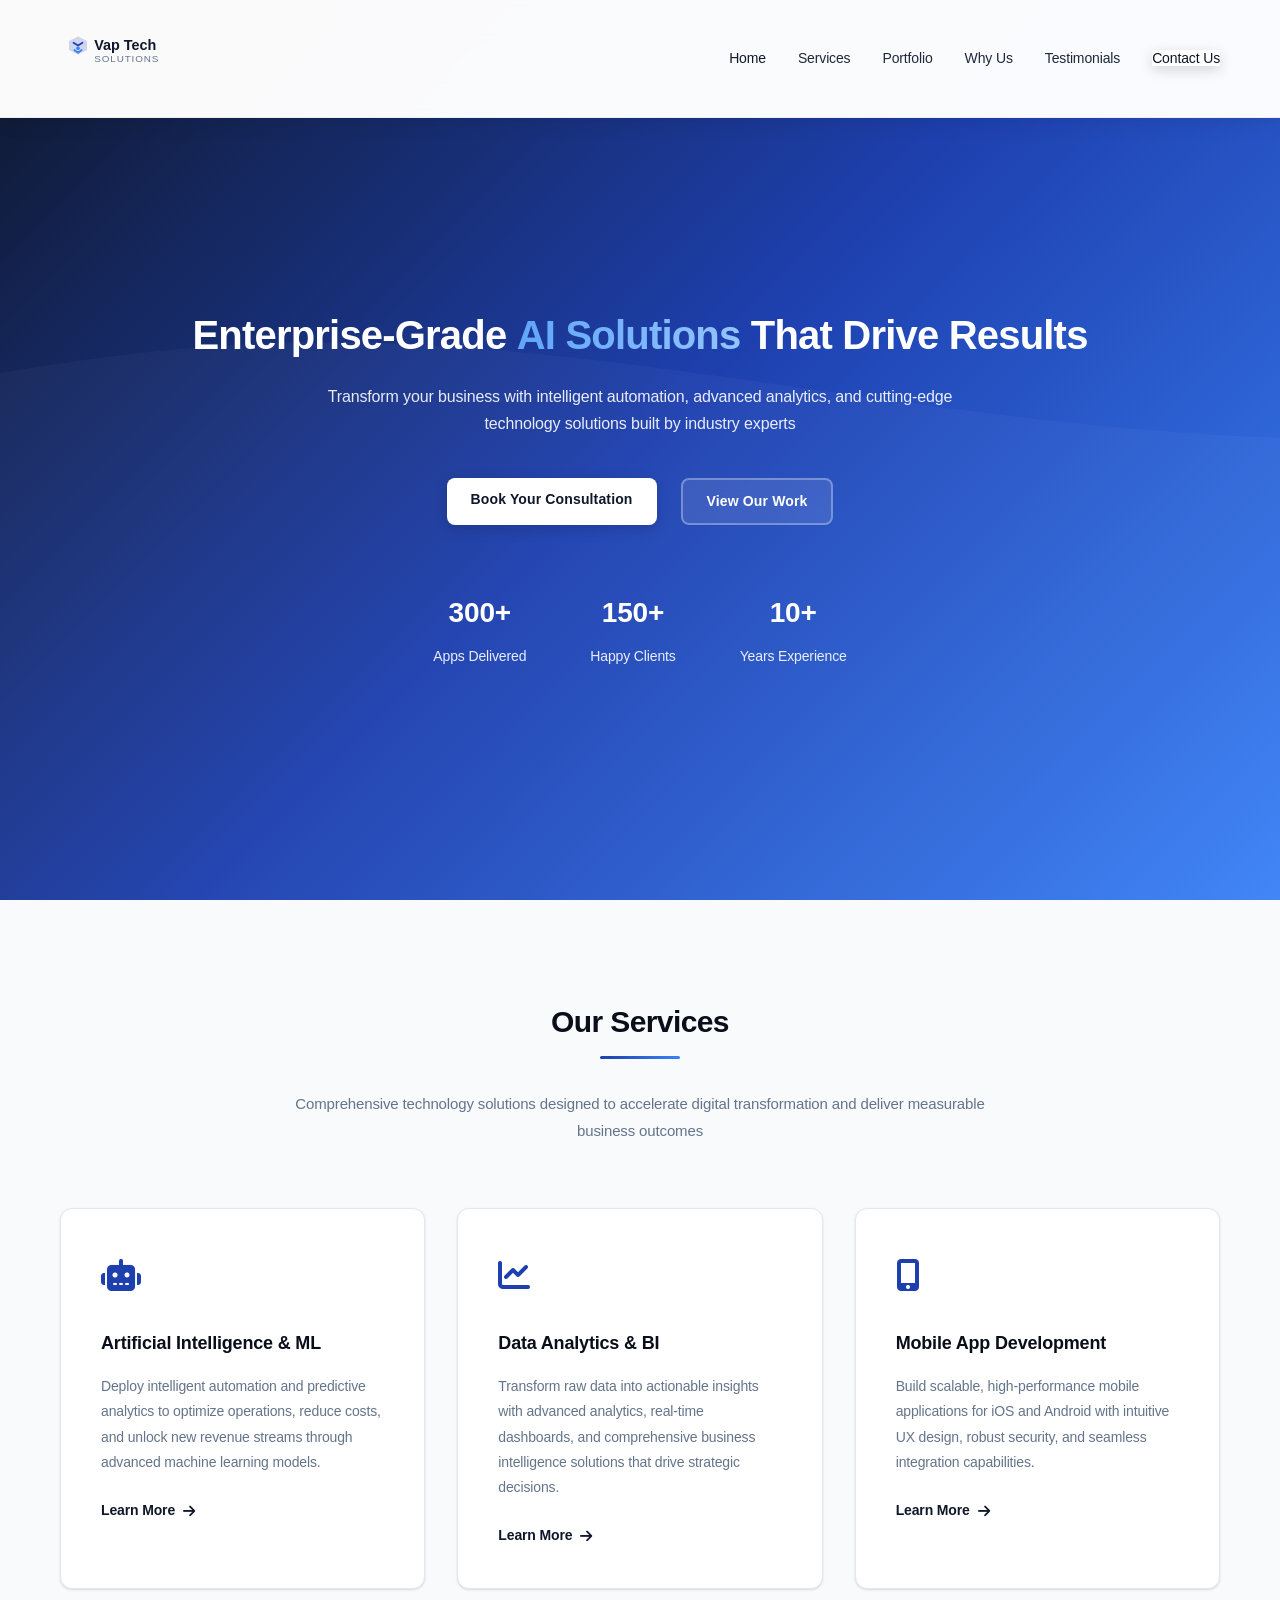
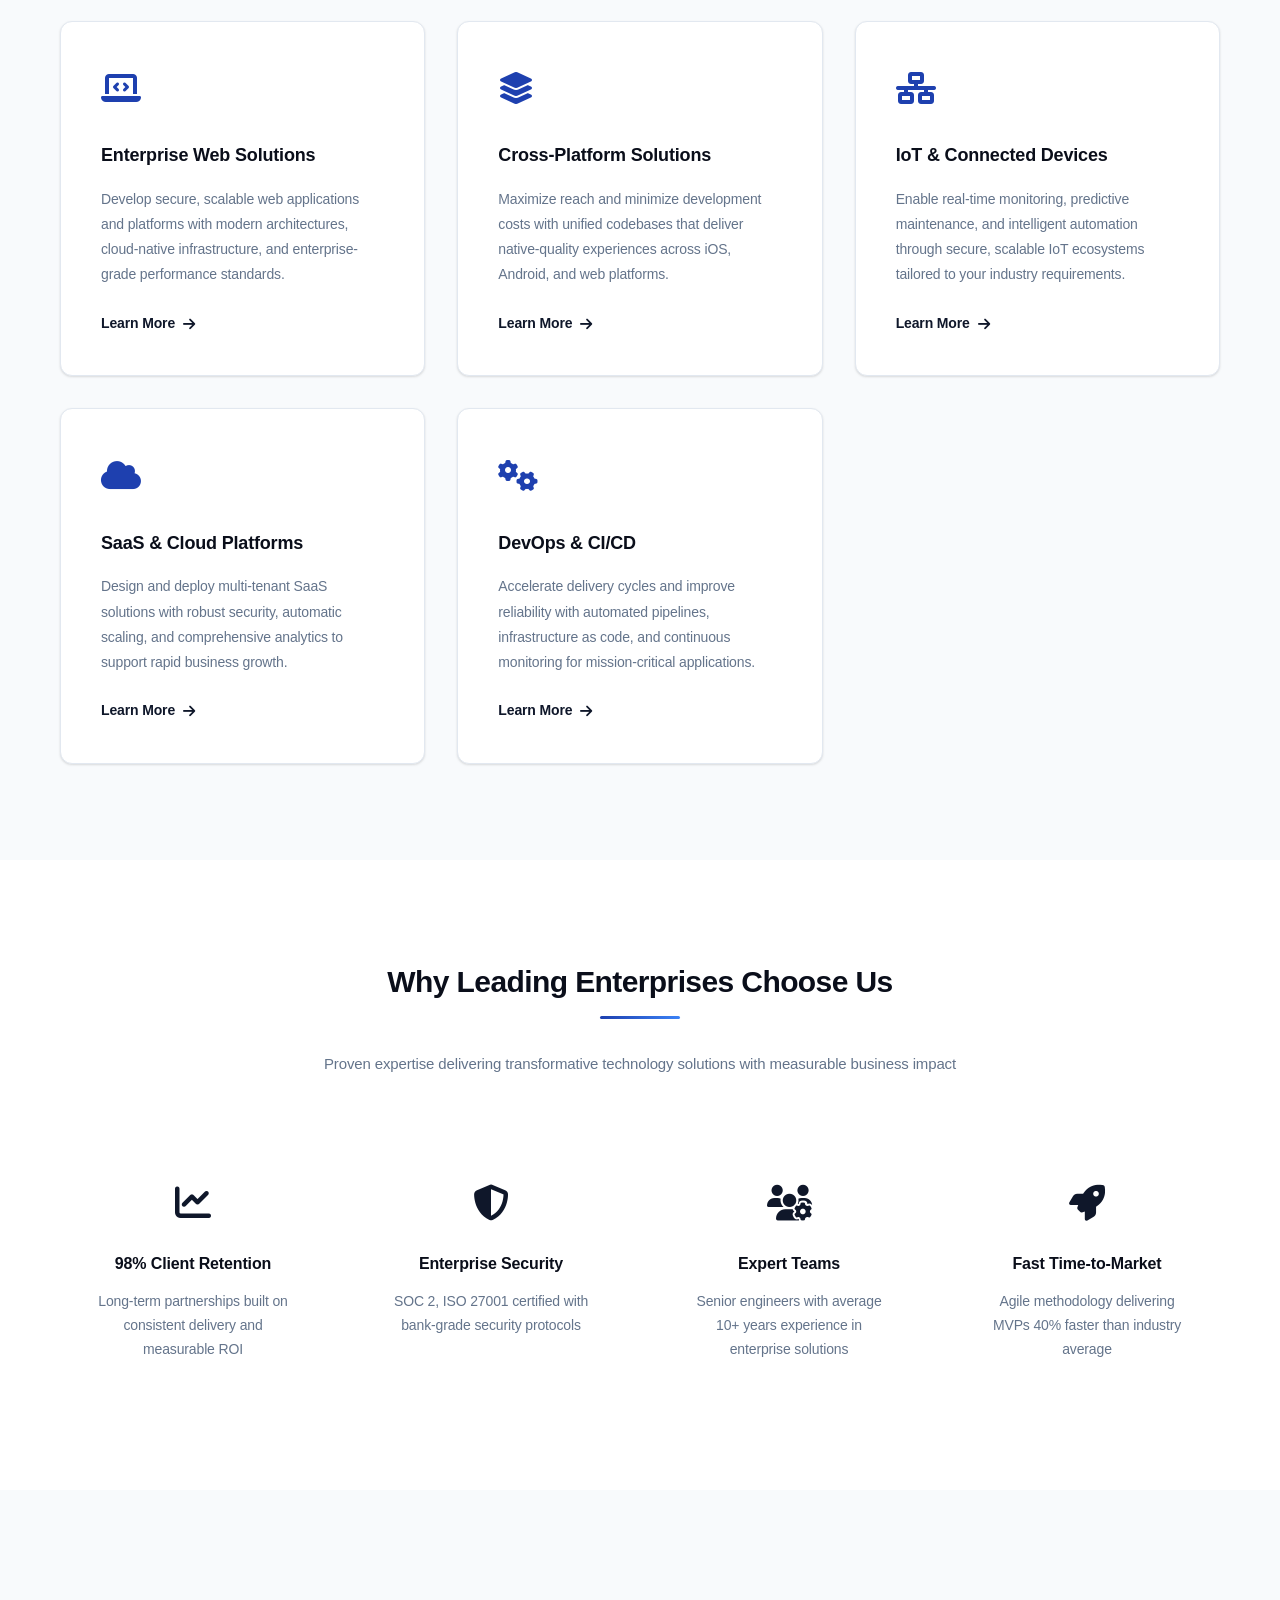
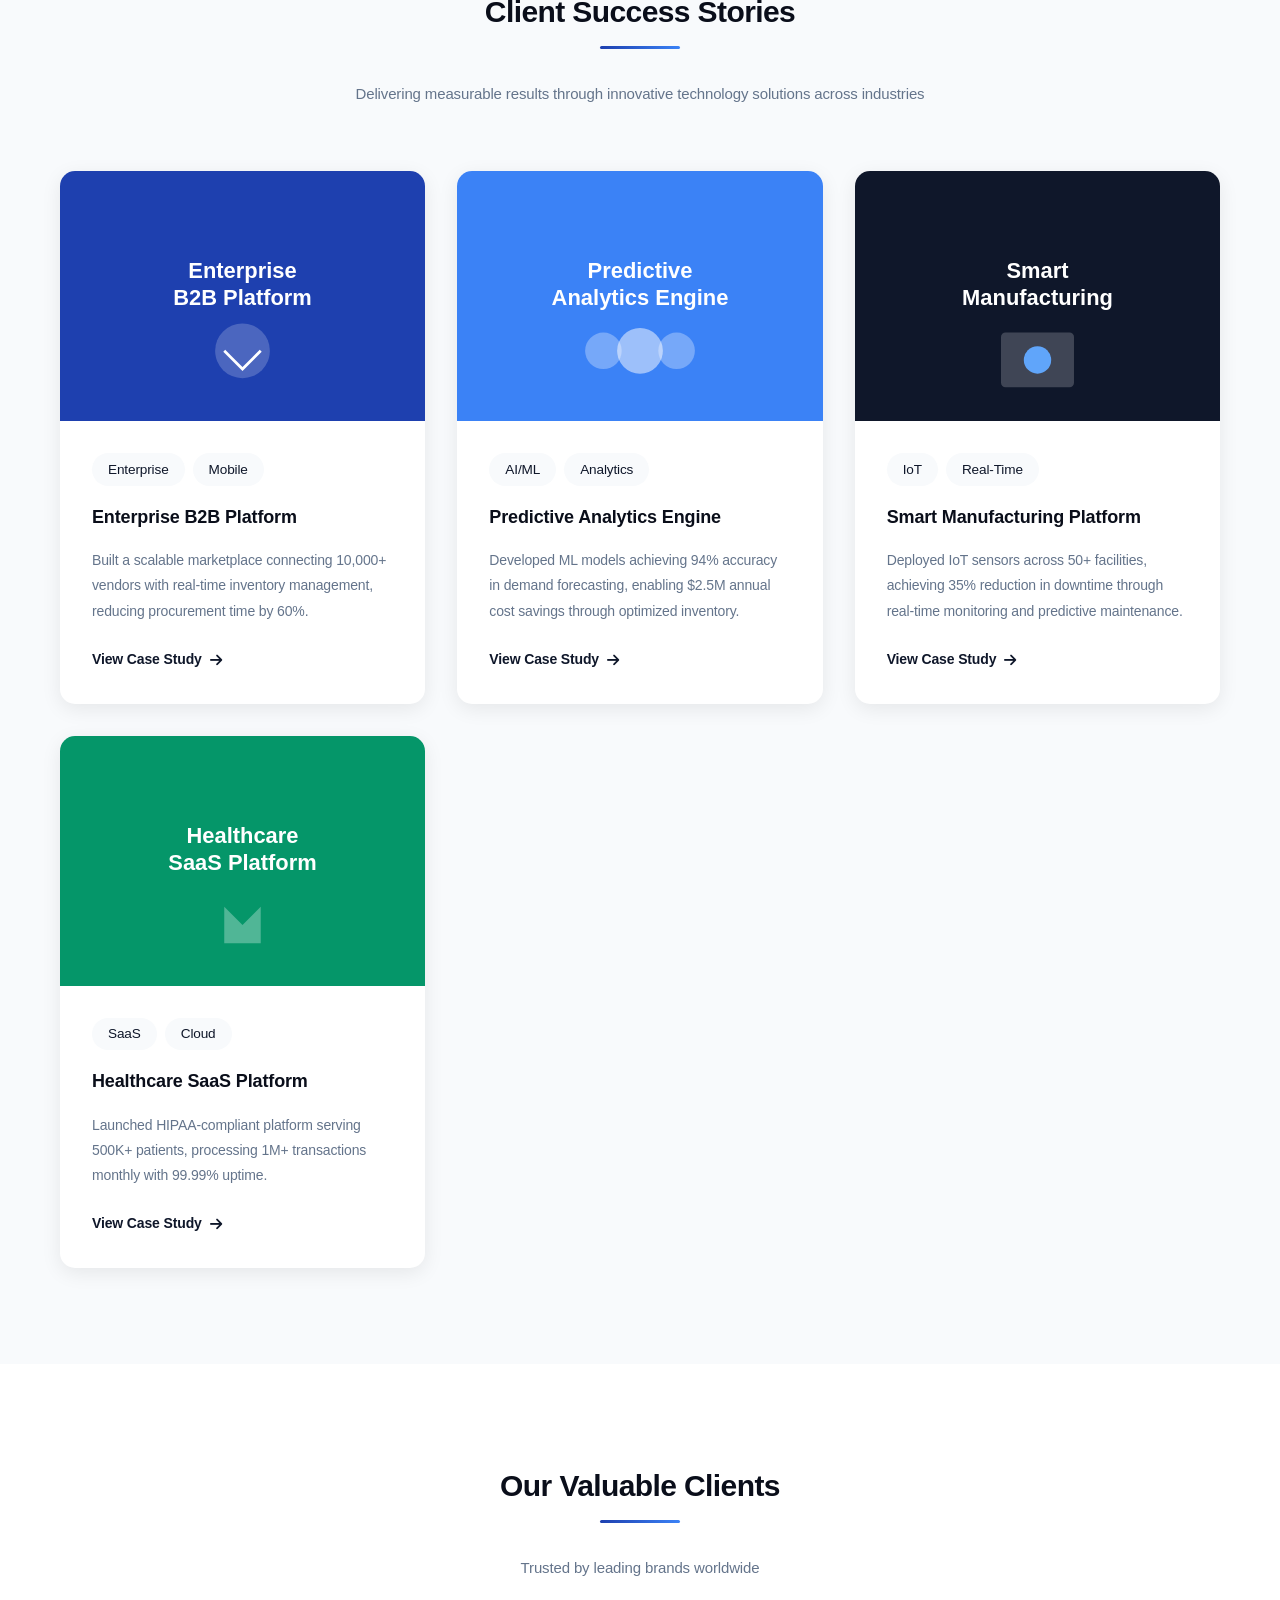
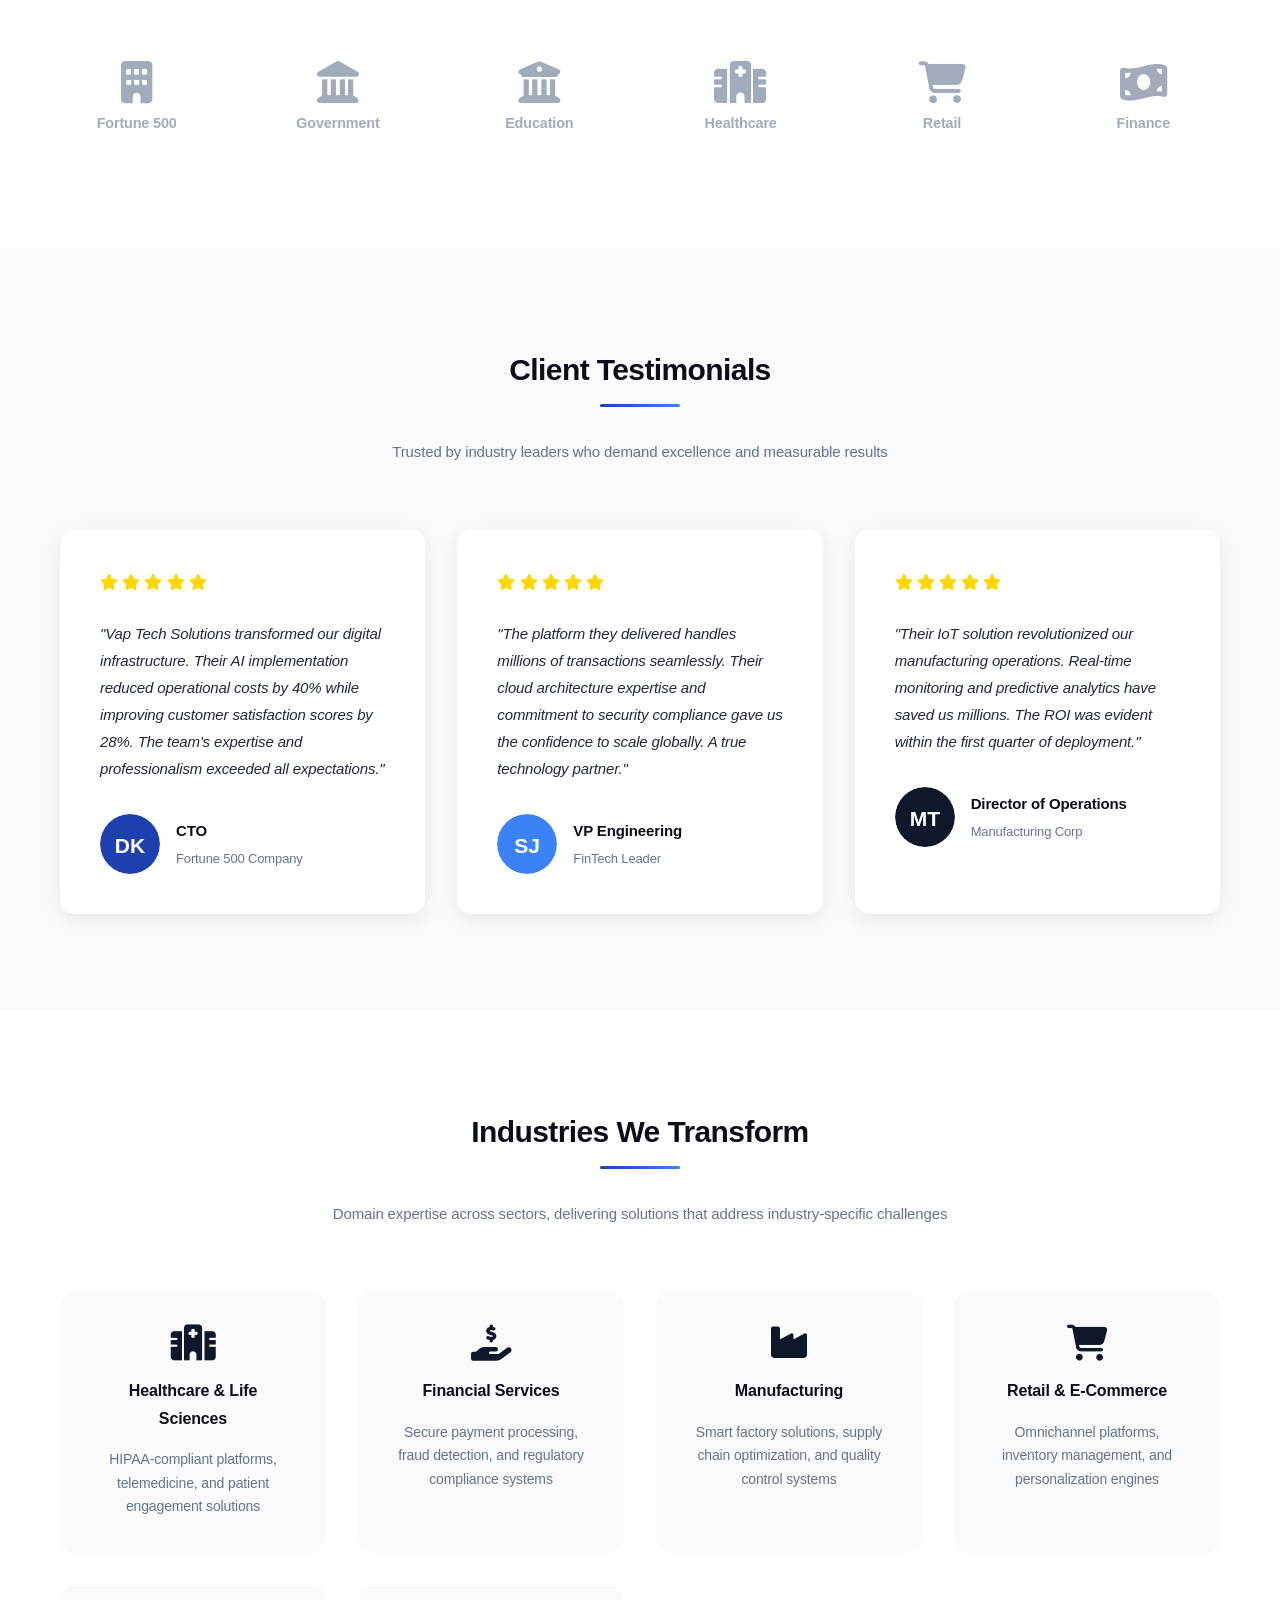
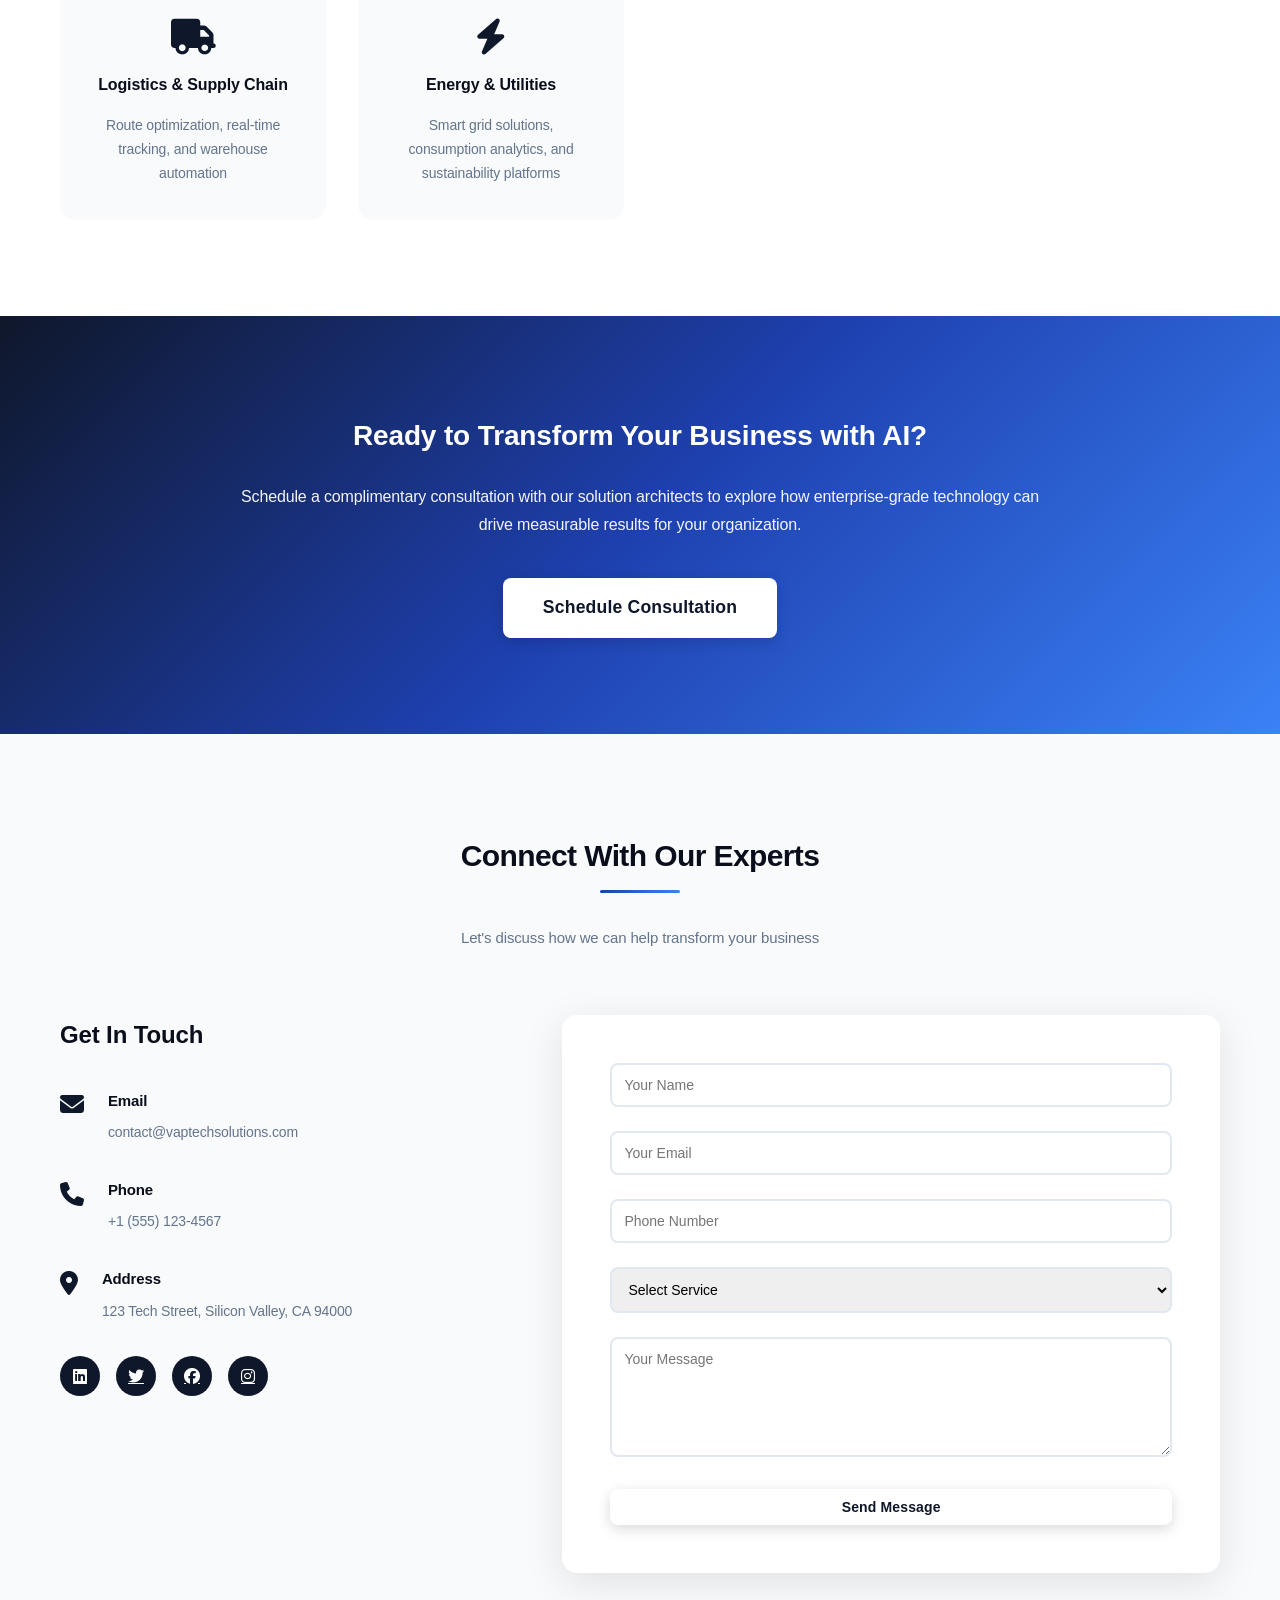
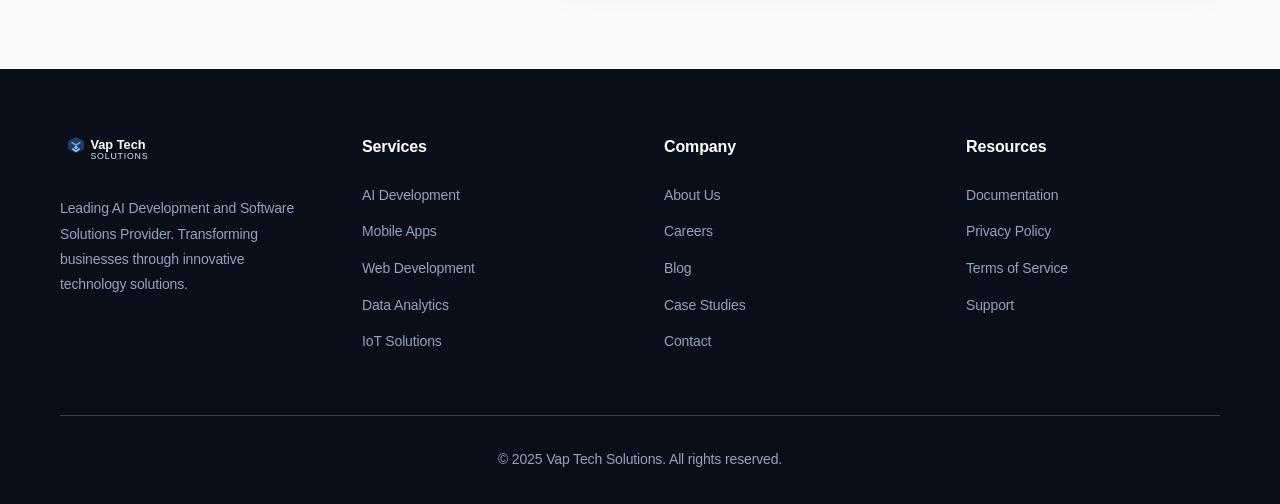
==== index.html @ 9518a081 "Remove personal names from testimonials" ====
<!DOCTYPE html>
<html lang="en">
<head>
    <meta charset="UTF-8">
    <meta name="viewport" content="width=device-width, initial-scale=1.0">
    <meta name="description" content="Leading AI Development and Software Solutions Provider">
    <title>Vap Tech Solutions - AI Development for Your Business</title>
    <link rel="icon" type="image/svg+xml" href="favicon.svg">
    <link rel="stylesheet" href="styles.css">
    <link rel="stylesheet" href="https://cdnjs.cloudflare.com/ajax/libs/font-awesome/6.4.0/css/all.min.css">
</head>
<body>
    <!-- Navigation -->
    <nav class="navbar">
        <div class="container">
            <div class="nav-brand">
                <img src="logo.svg" alt="Vap Tech Solutions" class="logo">
            </div>
            <ul class="nav-menu" id="navMenu">
                <li><a href="#home" class="nav-link">Home</a></li>
                <li><a href="#services" class="nav-link">Services</a></li>
                <li><a href="#portfolio" class="nav-link">Portfolio</a></li>
                <li><a href="#why-us" class="nav-link">Why Us</a></li>
                <li><a href="#testimonials" class="nav-link">Testimonials</a></li>
                <li><a href="#contact" class="nav-link btn-primary">Contact Us</a></li>
            </ul>
            <div class="hamburger" id="hamburger">
                <span></span>
                <span></span>
                <span></span>
            </div>
        </div>
    </nav>

    <!-- Hero Section -->
    <section class="hero" id="home">
        <div class="hero-overlay"></div>
        <div class="container">
            <div class="hero-content">
                <h1 class="hero-title">Enterprise-Grade <span class="highlight">AI Solutions</span> That Drive Results</h1>
                <p class="hero-subtitle">Transform your business with intelligent automation, advanced analytics, and cutting-edge technology solutions built by industry experts</p>
                <div class="hero-buttons">
                    <a href="#contact" class="btn btn-primary">Book Your Consultation</a>
                    <a href="#portfolio" class="btn btn-secondary">View Our Work</a>
                </div>
                <div class="hero-stats">
                    <div class="stat-item">
                        <h3>300+</h3>
                        <p>Apps Delivered</p>
                    </div>
                    <div class="stat-item">
                        <h3>150+</h3>
                        <p>Happy Clients</p>
                    </div>
                    <div class="stat-item">
                        <h3>10+</h3>
                        <p>Years Experience</p>
                    </div>
                </div>
            </div>
        </div>
    </section>

    <!-- Services Section -->
    <section class="services" id="services">
        <div class="container">
            <div class="section-header">
                <h2>Our Services</h2>
                <p>Comprehensive technology solutions designed to accelerate digital transformation and deliver measurable business outcomes</p>
            </div>
            <div class="services-grid">
                <div class="service-card">
                    <div class="service-icon">
                        <i class="fas fa-robot"></i>
                    </div>
                    <h3>Artificial Intelligence & ML</h3>
                    <p>Deploy intelligent automation and predictive analytics to optimize operations, reduce costs, and unlock new revenue streams through advanced machine learning models.</p>
                    <a href="#" class="service-link">Learn More <i class="fas fa-arrow-right"></i></a>
                </div>
                <div class="service-card">
                    <div class="service-icon">
                        <i class="fas fa-chart-line"></i>
                    </div>
                    <h3>Data Analytics & BI</h3>
                    <p>Transform raw data into actionable insights with advanced analytics, real-time dashboards, and comprehensive business intelligence solutions that drive strategic decisions.</p>
                    <a href="#" class="service-link">Learn More <i class="fas fa-arrow-right"></i></a>
                </div>
                <div class="service-card">
                    <div class="service-icon">
                        <i class="fas fa-mobile-alt"></i>
                    </div>
                    <h3>Mobile App Development</h3>
                    <p>Build scalable, high-performance mobile applications for iOS and Android with intuitive UX design, robust security, and seamless integration capabilities.</p>
                    <a href="#" class="service-link">Learn More <i class="fas fa-arrow-right"></i></a>
                </div>
                <div class="service-card">
                    <div class="service-icon">
                        <i class="fas fa-laptop-code"></i>
                    </div>
                    <h3>Enterprise Web Solutions</h3>
                    <p>Develop secure, scalable web applications and platforms with modern architectures, cloud-native infrastructure, and enterprise-grade performance standards.</p>
                    <a href="#" class="service-link">Learn More <i class="fas fa-arrow-right"></i></a>
                </div>
                <div class="service-card">
                    <div class="service-icon">
                        <i class="fas fa-layer-group"></i>
                    </div>
                    <h3>Cross-Platform Solutions</h3>
                    <p>Maximize reach and minimize development costs with unified codebases that deliver native-quality experiences across iOS, Android, and web platforms.</p>
                    <a href="#" class="service-link">Learn More <i class="fas fa-arrow-right"></i></a>
                </div>
                <div class="service-card">
                    <div class="service-icon">
                        <i class="fas fa-network-wired"></i>
                    </div>
                    <h3>IoT & Connected Devices</h3>
                    <p>Enable real-time monitoring, predictive maintenance, and intelligent automation through secure, scalable IoT ecosystems tailored to your industry requirements.</p>
                    <a href="#" class="service-link">Learn More <i class="fas fa-arrow-right"></i></a>
                </div>
                <div class="service-card">
                    <div class="service-icon">
                        <i class="fas fa-cloud"></i>
                    </div>
                    <h3>SaaS & Cloud Platforms</h3>
                    <p>Design and deploy multi-tenant SaaS solutions with robust security, automatic scaling, and comprehensive analytics to support rapid business growth.</p>
                    <a href="#" class="service-link">Learn More <i class="fas fa-arrow-right"></i></a>
                </div>
                <div class="service-card">
                    <div class="service-icon">
                        <i class="fas fa-cogs"></i>
                    </div>
                    <h3>DevOps & CI/CD</h3>
                    <p>Accelerate delivery cycles and improve reliability with automated pipelines, infrastructure as code, and continuous monitoring for mission-critical applications.</p>
                    <a href="#" class="service-link">Learn More <i class="fas fa-arrow-right"></i></a>
                </div>
            </div>
        </div>
    </section>

    <!-- Why Us Section -->
    <section class="why-us" id="why-us">
        <div class="container">
            <div class="section-header">
                <h2>Why Leading Enterprises Choose Us</h2>
                <p>Proven expertise delivering transformative technology solutions with measurable business impact</p>
            </div>
            <div class="why-us-grid">
                <div class="why-card">
                    <div class="why-icon">
                        <i class="fas fa-chart-line"></i>
                    </div>
                    <h3>98% Client Retention</h3>
                    <p>Long-term partnerships built on consistent delivery and measurable ROI</p>
                </div>
                <div class="why-card">
                    <div class="why-icon">
                        <i class="fas fa-shield-alt"></i>
                    </div>
                    <h3>Enterprise Security</h3>
                    <p>SOC 2, ISO 27001 certified with bank-grade security protocols</p>
                </div>
                <div class="why-card">
                    <div class="why-icon">
                        <i class="fas fa-users-cog"></i>
                    </div>
                    <h3>Expert Teams</h3>
                    <p>Senior engineers with average 10+ years experience in enterprise solutions</p>
                </div>
                <div class="why-card">
                    <div class="why-icon">
                        <i class="fas fa-rocket"></i>
                    </div>
                    <h3>Fast Time-to-Market</h3>
                    <p>Agile methodology delivering MVPs 40% faster than industry average</p>
                </div>
            </div>
        </div>
    </section>

    <!-- Portfolio Section -->
    <section class="portfolio" id="portfolio">
        <div class="container">
            <div class="section-header">
                <h2>Client Success Stories</h2>
                <p>Delivering measurable results through innovative technology solutions across industries</p>
            </div>
            <div class="portfolio-grid">
                <div class="portfolio-card">
                    <div class="portfolio-image">
                        <img src="images/portfolio1.svg" alt="Enterprise B2B Platform">
                    </div>
                    <div class="portfolio-content">
                        <div class="portfolio-tags">
                            <span class="tag">Enterprise</span>
                            <span class="tag">Mobile</span>
                        </div>
                        <h3>Enterprise B2B Platform</h3>
                        <p>Built a scalable marketplace connecting 10,000+ vendors with real-time inventory management, reducing procurement time by 60%.</p>
                        <a href="#" class="portfolio-link">View Case Study <i class="fas fa-arrow-right"></i></a>
                    </div>
                </div>
                <div class="portfolio-card">
                    <div class="portfolio-image">
                        <img src="images/portfolio2.svg" alt="AI Analytics Platform">
                    </div>
                    <div class="portfolio-content">
                        <div class="portfolio-tags">
                            <span class="tag">AI/ML</span>
                            <span class="tag">Analytics</span>
                        </div>
                        <h3>Predictive Analytics Engine</h3>
                        <p>Developed ML models achieving 94% accuracy in demand forecasting, enabling $2.5M annual cost savings through optimized inventory.</p>
                        <a href="#" class="portfolio-link">View Case Study <i class="fas fa-arrow-right"></i></a>
                    </div>
                </div>
                <div class="portfolio-card">
                    <div class="portfolio-image">
                        <img src="images/portfolio3.svg" alt="IoT Manufacturing Platform">
                    </div>
                    <div class="portfolio-content">
                        <div class="portfolio-tags">
                            <span class="tag">IoT</span>
                            <span class="tag">Real-Time</span>
                        </div>
                        <h3>Smart Manufacturing Platform</h3>
                        <p>Deployed IoT sensors across 50+ facilities, achieving 35% reduction in downtime through real-time monitoring and predictive maintenance.</p>
                        <a href="#" class="portfolio-link">View Case Study <i class="fas fa-arrow-right"></i></a>
                    </div>
                </div>
                <div class="portfolio-card">
                    <div class="portfolio-image">
                        <img src="images/portfolio4.svg" alt="Healthcare SaaS Platform">
                    </div>
                    <div class="portfolio-content">
                        <div class="portfolio-tags">
                            <span class="tag">SaaS</span>
                            <span class="tag">Cloud</span>
                        </div>
                        <h3>Healthcare SaaS Platform</h3>
                        <p>Launched HIPAA-compliant platform serving 500K+ patients, processing 1M+ transactions monthly with 99.99% uptime.</p>
                        <a href="#" class="portfolio-link">View Case Study <i class="fas fa-arrow-right"></i></a>
                    </div>
                </div>
            </div>
        </div>
    </section>

    <!-- Clients Section -->
    <section class="clients">
        <div class="container">
            <div class="section-header">
                <h2>Our Valuable Clients</h2>
                <p>Trusted by leading brands worldwide</p>
            </div>
            <div class="clients-grid">
                <div class="client-logo">
                    <i class="fas fa-building fa-3x"></i>
                    <p>Fortune 500</p>
                </div>
                <div class="client-logo">
                    <i class="fas fa-landmark fa-3x"></i>
                    <p>Government</p>
                </div>
                <div class="client-logo">
                    <i class="fas fa-university fa-3x"></i>
                    <p>Education</p>
                </div>
                <div class="client-logo">
                    <i class="fas fa-hospital fa-3x"></i>
                    <p>Healthcare</p>
                </div>
                <div class="client-logo">
                    <i class="fas fa-shopping-cart fa-3x"></i>
                    <p>Retail</p>
                </div>
                <div class="client-logo">
                    <i class="fas fa-money-bill-wave fa-3x"></i>
                    <p>Finance</p>
                </div>
            </div>
        </div>
    </section>

    <!-- Testimonials Section -->
    <section class="testimonials" id="testimonials">
        <div class="container">
            <div class="section-header">
                <h2>Client Testimonials</h2>
                <p>Trusted by industry leaders who demand excellence and measurable results</p>
            </div>
            <div class="testimonials-slider">
                <div class="testimonial-card">
                    <div class="stars">
                        <i class="fas fa-star"></i>
                        <i class="fas fa-star"></i>
                        <i class="fas fa-star"></i>
                        <i class="fas fa-star"></i>
                        <i class="fas fa-star"></i>
                    </div>
                    <p class="testimonial-text">"Vap Tech Solutions transformed our digital infrastructure. Their AI implementation reduced operational costs by 40% while improving customer satisfaction scores by 28%. The team's expertise and professionalism exceeded all expectations."</p>
                    <div class="testimonial-author">
                        <img src="images/client1.svg" alt="Client">
                        <div class="author-info">
                            <h4>CTO</h4>
                            <p>Fortune 500 Company</p>
                        </div>
                    </div>
                </div>
                <div class="testimonial-card">
                    <div class="stars">
                        <i class="fas fa-star"></i>
                        <i class="fas fa-star"></i>
                        <i class="fas fa-star"></i>
                        <i class="fas fa-star"></i>
                        <i class="fas fa-star"></i>
                    </div>
                    <p class="testimonial-text">"The platform they delivered handles millions of transactions seamlessly. Their cloud architecture expertise and commitment to security compliance gave us the confidence to scale globally. A true technology partner."</p>
                    <div class="testimonial-author">
                        <img src="images/client2.svg" alt="Client">
                        <div class="author-info">
                            <h4>VP Engineering</h4>
                            <p>FinTech Leader</p>
                        </div>
                    </div>
                </div>
                <div class="testimonial-card">
                    <div class="stars">
                        <i class="fas fa-star"></i>
                        <i class="fas fa-star"></i>
                        <i class="fas fa-star"></i>
                        <i class="fas fa-star"></i>
                        <i class="fas fa-star"></i>
                    </div>
                    <p class="testimonial-text">"Their IoT solution revolutionized our manufacturing operations. Real-time monitoring and predictive analytics have saved us millions. The ROI was evident within the first quarter of deployment."</p>
                    <div class="testimonial-author">
                        <img src="images/client3.svg" alt="Client">
                        <div class="author-info">
                            <h4>Director of Operations</h4>
                            <p>Manufacturing Corp</p>
                        </div>
                    </div>
                </div>
            </div>
        </div>
    </section>

    <!-- Industries Section -->
    <section class="industries">
        <div class="container">
            <div class="section-header">
                <h2>Industries We Transform</h2>
                <p>Domain expertise across sectors, delivering solutions that address industry-specific challenges</p>
            </div>
            <div class="industries-grid">
                <div class="industry-card">
                    <i class="fas fa-hospital"></i>
                    <h3>Healthcare & Life Sciences</h3>
                    <p>HIPAA-compliant platforms, telemedicine, and patient engagement solutions</p>
                </div>
                <div class="industry-card">
                    <i class="fas fa-hand-holding-usd"></i>
                    <h3>Financial Services</h3>
                    <p>Secure payment processing, fraud detection, and regulatory compliance systems</p>
                </div>
                <div class="industry-card">
                    <i class="fas fa-industry"></i>
                    <h3>Manufacturing</h3>
                    <p>Smart factory solutions, supply chain optimization, and quality control systems</p>
                </div>
                <div class="industry-card">
                    <i class="fas fa-shopping-cart"></i>
                    <h3>Retail & E-Commerce</h3>
                    <p>Omnichannel platforms, inventory management, and personalization engines</p>
                </div>
                <div class="industry-card">
                    <i class="fas fa-truck"></i>
                    <h3>Logistics & Supply Chain</h3>
                    <p>Route optimization, real-time tracking, and warehouse automation</p>
                </div>
                <div class="industry-card">
                    <i class="fas fa-bolt"></i>
                    <h3>Energy & Utilities</h3>
                    <p>Smart grid solutions, consumption analytics, and sustainability platforms</p>
                </div>
            </div>
        </div>
    </section>

    <!-- CTA Section -->
    <section class="cta">
        <div class="container">
            <div class="cta-content">
                <h2>Ready to Transform Your Business with AI?</h2>
                <p>Schedule a complimentary consultation with our solution architects to explore how enterprise-grade technology can drive measurable results for your organization.</p>
                <a href="#contact" class="btn btn-primary btn-lg">Schedule Consultation</a>
            </div>
        </div>
    </section>

    <!-- Contact Section -->
    <section class="contact" id="contact">
        <div class="container">
            <div class="section-header">
                <h2>Connect With Our Experts</h2>
                <p>Let's discuss how we can help transform your business</p>
            </div>
            <div class="contact-container">
                <div class="contact-info">
                    <h3>Get In Touch</h3>
                    <div class="contact-item">
                        <i class="fas fa-envelope"></i>
                        <div>
                            <h4>Email</h4>
                            <p>contact@vaptechsolutions.com</p>
                        </div>
                    </div>
                    <div class="contact-item">
                        <i class="fas fa-phone"></i>
                        <div>
                            <h4>Phone</h4>
                            <p>+1 (555) 123-4567</p>
                        </div>
                    </div>
                    <div class="contact-item">
                        <i class="fas fa-map-marker-alt"></i>
                        <div>
                            <h4>Address</h4>
                            <p>123 Tech Street, Silicon Valley, CA 94000</p>
                        </div>
                    </div>
                    <div class="social-links">
                        <a href="#"><i class="fab fa-linkedin"></i></a>
                        <a href="#"><i class="fab fa-twitter"></i></a>
                        <a href="#"><i class="fab fa-facebook"></i></a>
                        <a href="#"><i class="fab fa-instagram"></i></a>
                    </div>
                </div>
                <form class="contact-form" id="contactForm">
                    <div class="form-group">
                        <input type="text" name="name" placeholder="Your Name" required>
                    </div>
                    <div class="form-group">
                        <input type="email" name="email" placeholder="Your Email" required>
                    </div>
                    <div class="form-group">
                        <input type="tel" name="phone" placeholder="Phone Number">
                    </div>
                    <div class="form-group">
                        <select name="service" required>
                            <option value="">Select Service</option>
                            <option value="ai">AI Development</option>
                            <option value="mobile">Mobile App Development</option>
                            <option value="web">Web Development</option>
                            <option value="iot">IoT Solutions</option>
                            <option value="other">Other</option>
                        </select>
                    </div>
                    <div class="form-group">
                        <textarea name="message" rows="5" placeholder="Your Message" required></textarea>
                    </div>
                    <button type="submit" class="btn btn-primary btn-block">Send Message</button>
                </form>
            </div>
        </div>
    </section>

    <!-- Footer -->
    <footer class="footer">
        <div class="container">
            <div class="footer-grid">
                <div class="footer-col">
                    <img src="logo-white.svg" alt="Vap Tech Solutions" class="footer-logo">
                    <p>Leading AI Development and Software Solutions Provider. Transforming businesses through innovative technology solutions.</p>
                </div>
                <div class="footer-col">
                    <h4>Services</h4>
                    <ul>
                        <li><a href="#">AI Development</a></li>
                        <li><a href="#">Mobile Apps</a></li>
                        <li><a href="#">Web Development</a></li>
                        <li><a href="#">Data Analytics</a></li>
                        <li><a href="#">IoT Solutions</a></li>
                    </ul>
                </div>
                <div class="footer-col">
                    <h4>Company</h4>
                    <ul>
                        <li><a href="#">About Us</a></li>
                        <li><a href="#">Careers</a></li>
                        <li><a href="#">Blog</a></li>
                        <li><a href="#">Case Studies</a></li>
                        <li><a href="#">Contact</a></li>
                    </ul>
                </div>
                <div class="footer-col">
                    <h4>Resources</h4>
                    <ul>
                        <li><a href="#">Documentation</a></li>
                        <li><a href="#">Privacy Policy</a></li>
                        <li><a href="#">Terms of Service</a></li>
                        <li><a href="#">Support</a></li>
                    </ul>
                </div>
            </div>
            <div class="footer-bottom">
                <p>&copy; 2025 Vap Tech Solutions. All rights reserved.</p>
            </div>
        </div>
    </footer>

    <script src="script.js"></script>
</body>
</html>
---- styles.css ----
/* ============================================
   CSS Reset & Global Styles
   ============================================ */
* {
    margin: 0;
    padding: 0;
    box-sizing: border-box;
}

:root {
    --primary-color: #0F172A;
    --secondary-color: #1E40AF;
    --accent-color: #3B82F6;
    --dark-color: #0A0E1A;
    --light-color: #F8FAFC;
    --text-color: #1E293B;
    --text-light: #64748B;
    --border-color: #E2E8F0;
    --success-color: #059669;
    --gradient-1: linear-gradient(135deg, #1E40AF 0%, #0F172A 100%);
    --gradient-2: linear-gradient(135deg, #3B82F6 0%, #1E40AF 100%);
    --gradient-3: linear-gradient(135deg, #60A5FA 0%, #3B82F6 100%);
}

html {
    scroll-behavior: smooth;
}

body {
    font-family: -apple-system, BlinkMacSystemFont, 'Inter', 'Segoe UI', 'Roboto', 'Helvetica Neue', Arial, sans-serif;
    line-height: 1.7;
    color: var(--text-color);
    overflow-x: hidden;
    letter-spacing: -0.01em;
    font-weight: 400;
    font-size: 14px;
}

.container {
    max-width: 1200px;
    margin: 0 auto;
    padding: 0 20px;
}

/* ============================================
   Navigation Bar
   ============================================ */
.navbar {
    position: fixed;
    top: 0;
    width: 100%;
    background: rgba(255, 255, 255, 0.98);
    backdrop-filter: blur(20px);
    box-shadow: 0 1px 3px rgba(0, 0, 0, 0.05), 0 1px 2px rgba(0, 0, 0, 0.1);
    z-index: 1000;
    transition: all 0.3s ease;
    border-bottom: 1px solid rgba(0, 0, 0, 0.05);
}

.navbar .container {
    display: flex;
    justify-content: space-between;
    align-items: center;
    padding: 1rem 20px;
}

.nav-brand h2 {
    font-size: 1.8rem;
    color: var(--primary-color);
    cursor: pointer;
}

.nav-brand .logo {
    height: 45px;
    width: auto;
    cursor: pointer;
    transition: opacity 0.3s ease;
}

.nav-brand .logo:hover {
    opacity: 0.8;
}

.nav-menu {
    display: flex;
    list-style: none;
    gap: 2rem;
    align-items: center;
}

.nav-link {
    text-decoration: none;
    color: var(--text-color);
    font-weight: 500;
    transition: color 0.3s ease;
    position: relative;
}

.nav-link:hover {
    color: var(--primary-color);
}

.nav-link::after {
    content: '';
    position: absolute;
    bottom: -5px;
    left: 0;
    width: 0;
    height: 2px;
    background: var(--primary-color);
    transition: width 0.3s ease;
}

.nav-link:hover::after {
    width: 100%;
}

.hamburger {
    display: none;
    flex-direction: column;
    cursor: pointer;
}

.hamburger span {
    width: 25px;
    height: 3px;
    background: var(--dark-color);
    margin: 3px 0;
    transition: all 0.3s ease;
}

/* ============================================
   Hero Section
   ============================================ */
.hero {
    position: relative;
    min-height: 100vh;
    display: flex;
    align-items: center;
    background: linear-gradient(135deg, #0F172A 0%, #1E40AF 50%, #3B82F6 100%);
    color: white;
    overflow: hidden;
    padding-top: 80px;
}

.hero-overlay {
    position: absolute;
    top: 0;
    left: 0;
    width: 100%;
    height: 100%;
    background: url('data:image/svg+xml,<svg xmlns="http://www.w3.org/2000/svg" viewBox="0 0 1440 320"><path fill="%23ffffff" fill-opacity="0.1" d="M0,96L48,112C96,128,192,160,288,160C384,160,480,128,576,122.7C672,117,768,139,864,149.3C960,160,1056,160,1152,138.7C1248,117,1344,75,1392,53.3L1440,32L1440,320L1392,320C1344,320,1248,320,1152,320C1056,320,960,320,864,320C768,320,672,320,576,320C480,320,384,320,288,320C192,320,96,320,48,320L0,320Z"></path></svg>');
    background-size: cover;
    background-position: bottom;
    opacity: 0.3;
}

.hero-content {
    position: relative;
    z-index: 1;
    text-align: center;
}

.hero-title {
    font-size: 2.5rem;
    font-weight: 700;
    margin-bottom: 1.5rem;
    animation: fadeInUp 1s ease;
    letter-spacing: -0.02em;
    line-height: 1.2;
}

.highlight {
    color: #60A5FA;
    background: linear-gradient(90deg, #60A5FA, #93C5FD);
    -webkit-background-clip: text;
    -webkit-text-fill-color: transparent;
    background-clip: text;
    font-weight: 800;
}

.hero-subtitle {
    font-size: 1rem;
    margin-bottom: 2.5rem;
    opacity: 0.9;
    animation: fadeInUp 1s ease 0.2s backwards;
    font-weight: 400;
    max-width: 700px;
    margin-left: auto;
    margin-right: auto;
}

.hero-buttons {
    display: flex;
    gap: 1.5rem;
    justify-content: center;
    margin-bottom: 4rem;
    animation: fadeInUp 1s ease 0.4s backwards;
}

.hero-stats {
    display: flex;
    justify-content: center;
    gap: 4rem;
    animation: fadeInUp 1s ease 0.6s backwards;
}

.stat-item h3 {
    font-size: 1.75rem;
    margin-bottom: 0.5rem;
}

.stat-item p {
    font-size: 0.875rem;
    opacity: 0.9;
}

/* ============================================
   Buttons
   ============================================ */
.btn {
    display: inline-block;
    padding: 10px 24px;
    text-decoration: none;
    border-radius: 8px;
    font-weight: 600;
    transition: all 0.3s ease;
    cursor: pointer;
    border: none;
    font-size: 0.875rem;
    letter-spacing: 0.01em;
}

.btn-primary {
    background: white;
    color: var(--primary-color);
    box-shadow: 0 4px 14px rgba(0, 0, 0, 0.15);
}

.btn-primary:hover {
    background: #F1F5F9;
    transform: translateY(-2px);
    box-shadow: 0 8px 20px rgba(0, 0, 0, 0.2);
}

.btn-secondary {
    background: rgba(255, 255, 255, 0.1);
    color: white;
    border: 2px solid rgba(255, 255, 255, 0.3);
    backdrop-filter: blur(10px);
}

.btn-secondary:hover {
    background: rgba(255, 255, 255, 0.2);
    border-color: rgba(255, 255, 255, 0.6);
    transform: translateY(-2px);
}

.btn-lg {
    padding: 15px 40px;
    font-size: 1.1rem;
}

.btn-block {
    width: 100%;
    display: block;
}

/* ============================================
   Section Header
   ============================================ */
.section-header {
    text-align: center;
    margin-bottom: 4rem;
}

.section-header h2 {
    font-size: 1.875rem;
    color: var(--dark-color);
    margin-bottom: 1.2rem;
    position: relative;
    display: inline-block;
    font-weight: 700;
    letter-spacing: -0.02em;
}

.section-header h2::after {
    content: '';
    position: absolute;
    bottom: -12px;
    left: 50%;
    transform: translateX(-50%);
    width: 80px;
    height: 3px;
    background: linear-gradient(90deg, var(--secondary-color), var(--accent-color));
    border-radius: 3px;
}

.section-header p {
    font-size: 0.9375rem;
    color: var(--text-light);
    max-width: 700px;
    margin: 1.5rem auto 0;
    line-height: 1.8;
}

/* ============================================
   Services Section
   ============================================ */
.services {
    padding: 6rem 0;
    background: var(--light-color);
}

.services-grid {
    display: grid;
    grid-template-columns: repeat(auto-fit, minmax(300px, 1fr));
    gap: 2rem;
}

.service-card {
    background: white;
    padding: 2.5rem;
    border-radius: 12px;
    box-shadow: 0 1px 3px rgba(0, 0, 0, 0.08), 0 1px 2px rgba(0, 0, 0, 0.06);
    transition: all 0.3s ease;
    border: 1px solid var(--border-color);
    position: relative;
    overflow: hidden;
}

.service-card::before {
    content: '';
    position: absolute;
    top: 0;
    left: 0;
    width: 100%;
    height: 3px;
    background: linear-gradient(90deg, var(--secondary-color), var(--accent-color));
    transform: scaleX(0);
    transition: transform 0.3s ease;
}

.service-card:hover::before {
    transform: scaleX(1);
}

.service-card:hover {
    transform: translateY(-8px);
    box-shadow: 0 10px 25px rgba(0, 0, 0, 0.1), 0 4px 10px rgba(0, 0, 0, 0.08);
    border-color: var(--accent-color);
}

.service-icon {
    font-size: 2rem;
    color: var(--secondary-color);
    margin-bottom: 1.5rem;
    display: inline-block;
}

.service-card h3 {
    font-size: 1.125rem;
    margin-bottom: 1rem;
    color: var(--dark-color);
    font-weight: 600;
    letter-spacing: -0.01em;
}

.service-card p {
    color: var(--text-light);
    margin-bottom: 1.5rem;
    line-height: 1.8;
    font-size: 0.875rem;
}

.service-link {
    color: var(--primary-color);
    text-decoration: none;
    font-weight: 600;
    display: inline-flex;
    align-items: center;
    gap: 0.5rem;
    transition: gap 0.3s ease;
}

.service-link:hover {
    gap: 1rem;
}

/* ============================================
   Why Us Section
   ============================================ */
.why-us {
    padding: 6rem 0;
    background: white;
}

.why-us-grid {
    display: grid;
    grid-template-columns: repeat(auto-fit, minmax(250px, 1fr));
    gap: 2rem;
}

.why-card {
    text-align: center;
    padding: 2rem;
    border-radius: 15px;
    transition: all 0.3s ease;
}

.why-card:hover {
    background: var(--light-color);
}

.why-icon {
    font-size: 2.25rem;
    color: var(--primary-color);
    margin-bottom: 1rem;
}

.why-card h3 {
    font-size: 1rem;
    margin-bottom: 0.8rem;
    color: var(--dark-color);
}

.why-card p {
    color: var(--text-light);
    font-size: 0.875rem;
}

/* ============================================
   Portfolio Section
   ============================================ */
.portfolio {
    padding: 6rem 0;
    background: var(--light-color);
}

.portfolio-grid {
    display: grid;
    grid-template-columns: repeat(auto-fit, minmax(300px, 1fr));
    gap: 2rem;
}

.portfolio-card {
    background: white;
    border-radius: 15px;
    overflow: hidden;
    box-shadow: 0 5px 20px rgba(0, 0, 0, 0.08);
    transition: all 0.3s ease;
}

.portfolio-card:hover {
    transform: translateY(-10px);
    box-shadow: 0 15px 40px rgba(79, 70, 229, 0.2);
}

.portfolio-image {
    width: 100%;
    height: 250px;
    overflow: hidden;
}

.portfolio-image img {
    width: 100%;
    height: 100%;
    object-fit: cover;
    transition: transform 0.5s ease;
}

.portfolio-card:hover .portfolio-image img {
    transform: scale(1.1);
}

.portfolio-content {
    padding: 2rem;
}

.portfolio-tags {
    display: flex;
    gap: 0.5rem;
    margin-bottom: 1rem;
    flex-wrap: wrap;
}

.tag {
    background: var(--light-color);
    color: var(--primary-color);
    padding: 0.3rem 1rem;
    border-radius: 20px;
    font-size: 0.85rem;
    font-weight: 500;
}

.portfolio-content h3 {
    font-size: 1.125rem;
    margin-bottom: 1rem;
    color: var(--dark-color);
}

.portfolio-content p {
    color: var(--text-light);
    margin-bottom: 1.5rem;
    line-height: 1.8;
    font-size: 0.875rem;
}

.portfolio-link {
    color: var(--primary-color);
    text-decoration: none;
    font-weight: 600;
    display: inline-flex;
    align-items: center;
    gap: 0.5rem;
    transition: gap 0.3s ease;
}

.portfolio-link:hover {
    gap: 1rem;
}

/* ============================================
   Clients Section
   ============================================ */
.clients {
    padding: 6rem 0;
    background: white;
}

.clients-grid {
    display: grid;
    grid-template-columns: repeat(auto-fit, minmax(150px, 1fr));
    gap: 3rem;
    align-items: center;
}

.client-logo {
    text-align: center;
    opacity: 0.6;
    transition: all 0.3s ease;
    padding: 1rem;
}

.client-logo:hover {
    opacity: 1;
    transform: scale(1.1);
}

.client-logo i {
    color: var(--text-light);
    margin-bottom: 0.5rem;
}

.client-logo p {
    font-size: 0.9rem;
    color: var(--text-light);
    font-weight: 600;
}

/* ============================================
   Testimonials Section
   ============================================ */
.testimonials {
    padding: 6rem 0;
    background: var(--light-color);
}

.testimonials-slider {
    display: grid;
    grid-template-columns: repeat(auto-fit, minmax(300px, 1fr));
    gap: 2rem;
}

.testimonial-card {
    background: white;
    padding: 2.5rem;
    border-radius: 15px;
    box-shadow: 0 5px 20px rgba(0, 0, 0, 0.08);
    transition: all 0.3s ease;
}

.testimonial-card:hover {
    transform: translateY(-5px);
    box-shadow: 0 15px 40px rgba(79, 70, 229, 0.15);
}

.stars {
    color: #FFD700;
    margin-bottom: 1.5rem;
    font-size: 1rem;
}

.testimonial-text {
    font-style: italic;
    color: var(--text-color);
    margin-bottom: 2rem;
    line-height: 1.8;
    font-size: 0.9375rem;
}

.testimonial-author {
    display: flex;
    align-items: center;
    gap: 1rem;
}

.testimonial-author img {
    width: 60px;
    height: 60px;
    border-radius: 50%;
    object-fit: cover;
}

.author-info h4 {
    color: var(--dark-color);
    margin-bottom: 0.3rem;
    font-size: 0.9375rem;
}

.author-info p {
    color: var(--text-light);
    font-size: 0.8125rem;
}

/* ============================================
   Industries Section
   ============================================ */
.industries {
    padding: 6rem 0;
    background: white;
}

.industries-grid {
    display: grid;
    grid-template-columns: repeat(auto-fit, minmax(250px, 1fr));
    gap: 2rem;
}

.industry-card {
    text-align: center;
    padding: 2rem;
    border-radius: 15px;
    background: var(--light-color);
    transition: all 0.3s ease;
    border: 2px solid transparent;
}

.industry-card:hover {
    background: white;
    border-color: var(--primary-color);
    transform: translateY(-5px);
    box-shadow: 0 10px 30px rgba(79, 70, 229, 0.1);
}

.industry-card i {
    font-size: 2.25rem;
    color: var(--primary-color);
    margin-bottom: 1rem;
}

.industry-card h3 {
    font-size: 1rem;
    margin-bottom: 1rem;
    color: var(--dark-color);
}

.industry-card p {
    color: var(--text-light);
    font-size: 0.875rem;
}

/* ============================================
   CTA Section
   ============================================ */
.cta {
    padding: 6rem 0;
    background: linear-gradient(135deg, #0F172A 0%, #1E40AF 50%, #3B82F6 100%);
    color: white;
    text-align: center;
}

.cta-content h2 {
    font-size: 1.75rem;
    margin-bottom: 1.5rem;
}

.cta-content p {
    font-size: 1rem;
    margin-bottom: 2.5rem;
    opacity: 0.95;
    max-width: 800px;
    margin-left: auto;
    margin-right: auto;
}

/* ============================================
   Contact Section
   ============================================ */
.contact {
    padding: 6rem 0;
    background: var(--light-color);
}

.contact-container {
    display: grid;
    grid-template-columns: 1fr 1.5fr;
    gap: 4rem;
}

.contact-info h3 {
    font-size: 1.5rem;
    margin-bottom: 2rem;
    color: var(--dark-color);
}

.contact-item {
    display: flex;
    align-items: flex-start;
    gap: 1.5rem;
    margin-bottom: 2rem;
}

.contact-item i {
    font-size: 1.5rem;
    color: var(--primary-color);
    margin-top: 0.3rem;
}

.contact-item h4 {
    font-size: 0.9375rem;
    margin-bottom: 0.5rem;
    color: var(--dark-color);
}

.contact-item p {
    color: var(--text-light);
    font-size: 0.875rem;
}

.social-links {
    display: flex;
    gap: 1rem;
    margin-top: 2rem;
}

.social-links a {
    width: 40px;
    height: 40px;
    border-radius: 50%;
    background: var(--primary-color);
    color: white;
    display: flex;
    align-items: center;
    justify-content: center;
    font-size: 1rem;
    transition: all 0.3s ease;
}

.social-links a:hover {
    background: var(--secondary-color);
    transform: translateY(-5px);
}

.contact-form {
    background: white;
    padding: 3rem;
    border-radius: 15px;
    box-shadow: 0 10px 40px rgba(0, 0, 0, 0.1);
}

.form-group {
    margin-bottom: 1.5rem;
}

.form-group input,
.form-group select,
.form-group textarea {
    width: 100%;
    padding: 0.75rem;
    border: 2px solid var(--border-color);
    border-radius: 8px;
    font-size: 0.875rem;
    font-family: inherit;
    transition: border-color 0.3s ease;
}

.form-group input:focus,
.form-group select:focus,
.form-group textarea:focus {
    outline: none;
    border-color: var(--primary-color);
}

.form-group textarea {
    resize: vertical;
    min-height: 120px;
}

/* ============================================
   Footer
   ============================================ */
.footer {
    background: var(--dark-color);
    color: white;
    padding: 4rem 0 2rem;
}

.footer-grid {
    display: grid;
    grid-template-columns: repeat(auto-fit, minmax(250px, 1fr));
    gap: 3rem;
    margin-bottom: 3rem;
}

.footer-logo {
    height: 40px;
    width: auto;
    margin-bottom: 1rem;
}

.footer-col h3,
.footer-col h4 {
    margin-bottom: 1.5rem;
    color: white;
    font-size: 1rem;
}

.footer-col p {
    color: #94a3b8;
    line-height: 1.8;
    font-size: 0.875rem;
}

.footer-col ul {
    list-style: none;
}

.footer-col ul li {
    margin-bottom: 0.8rem;
}

.footer-col ul li a {
    color: #94a3b8;
    text-decoration: none;
    transition: color 0.3s ease;
    font-size: 0.875rem;
}

.footer-col ul li a:hover {
    color: var(--primary-color);
}

.footer-bottom {
    text-align: center;
    padding-top: 2rem;
    border-top: 1px solid #334155;
    color: #94a3b8;
    font-size: 0.875rem;
}

/* ============================================
   Animations
   ============================================ */
@keyframes fadeInUp {
    from {
        opacity: 0;
        transform: translateY(30px);
    }
    to {
        opacity: 1;
        transform: translateY(0);
    }
}

/* ============================================
   Responsive Design
   ============================================ */
@media (max-width: 768px) {
    .hamburger {
        display: flex;
    }

    .nav-menu {
        position: fixed;
        top: 70px;
        right: -100%;
        width: 100%;
        height: calc(100vh - 70px);
        background: white;
        flex-direction: column;
        justify-content: start;
        padding: 2rem;
        transition: right 0.3s ease;
        box-shadow: 0 5px 20px rgba(0, 0, 0, 0.1);
    }

    .nav-menu.active {
        right: 0;
    }

    .hero-title {
        font-size: 1.5rem;
    }

    .hero-subtitle {
        font-size: 0.875rem;
    }

    .hero-buttons {
        flex-direction: column;
        gap: 1rem;
    }

    .hero-stats {
        flex-direction: column;
        gap: 2rem;
    }

    .section-header h2 {
        font-size: 1.5rem;
    }

    .services-grid,
    .portfolio-grid,
    .testimonials-slider {
        grid-template-columns: 1fr;
    }

    .contact-container {
        grid-template-columns: 1fr;
        gap: 2rem;
    }

    .cta-content h2 {
        font-size: 1.375rem;
    }
}

@media (max-width: 480px) {
    .hero-title {
        font-size: 1.25rem;
    }

    .stat-item h3 {
        font-size: 1.5rem;
    }

    .section-header h2 {
        font-size: 1.25rem;
    }
    
    .btn {
        padding: 8px 16px;
        font-size: 0.8125rem;
    }
}
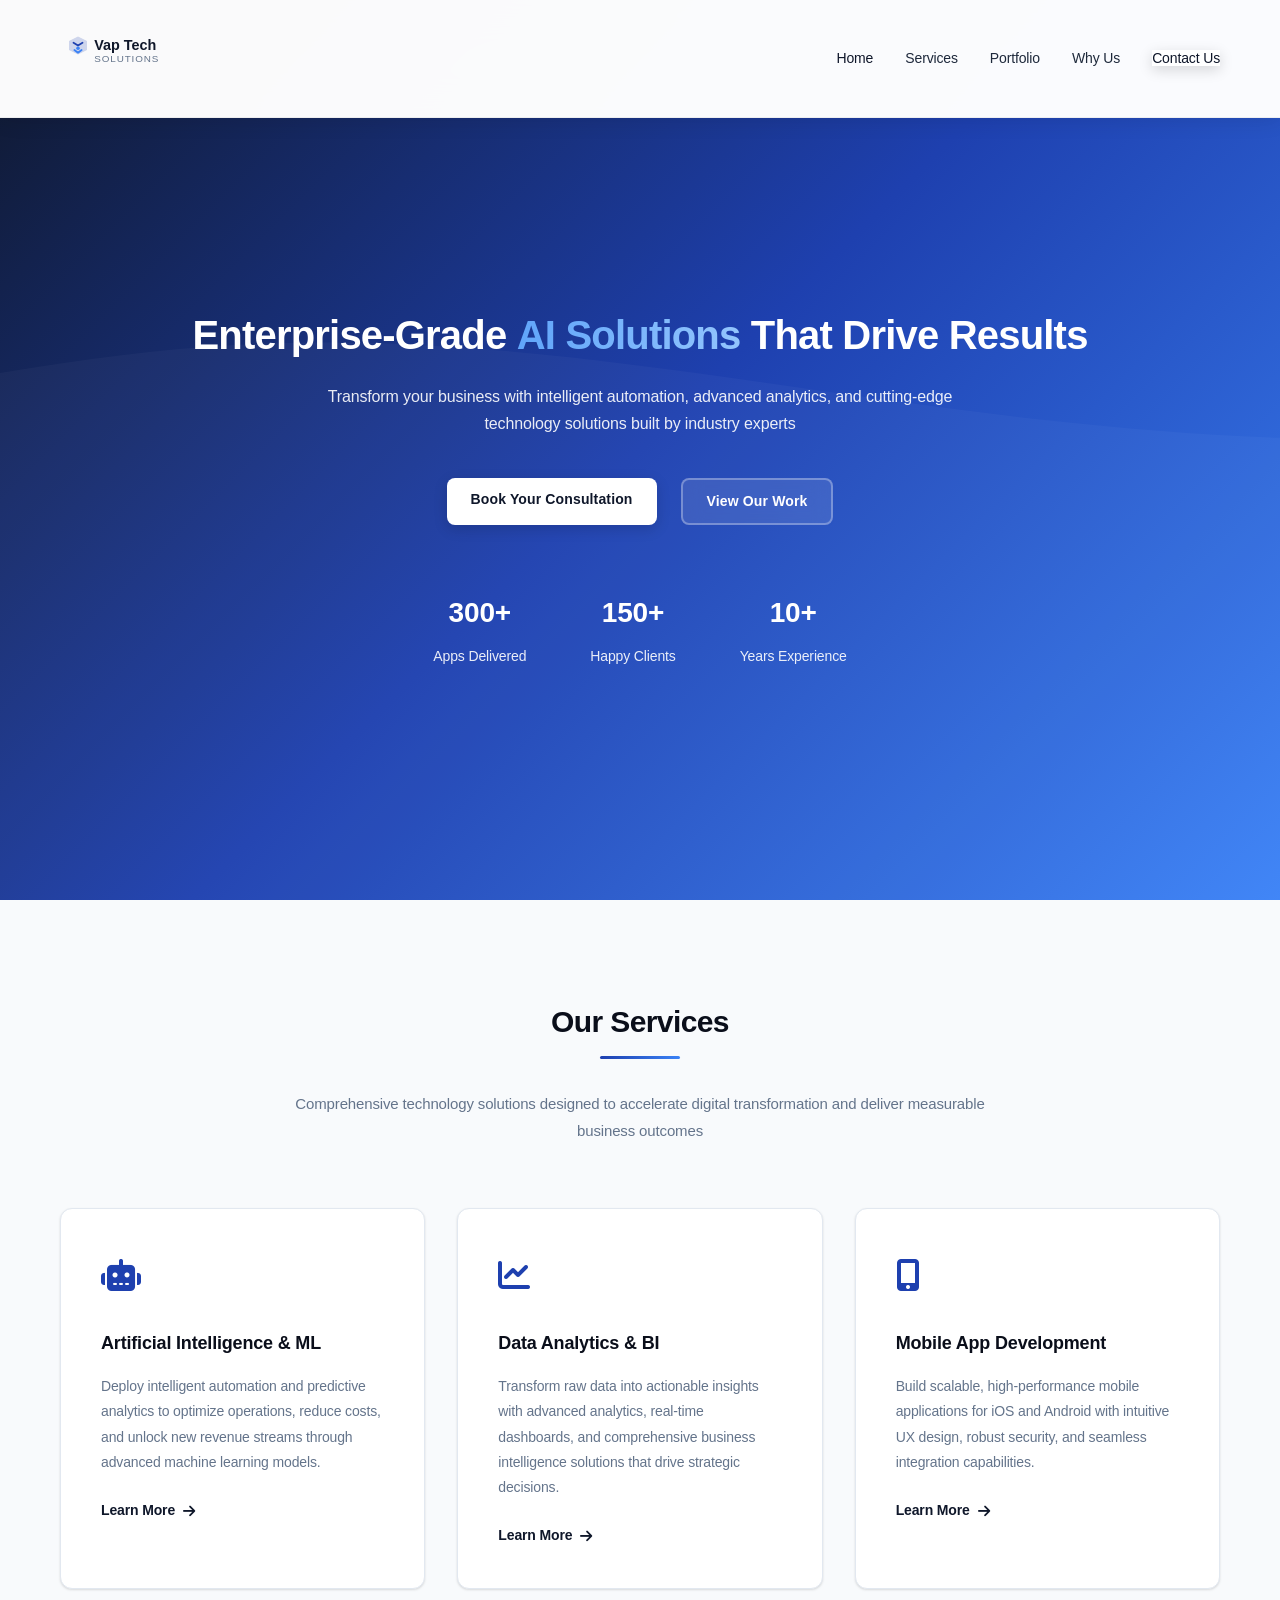
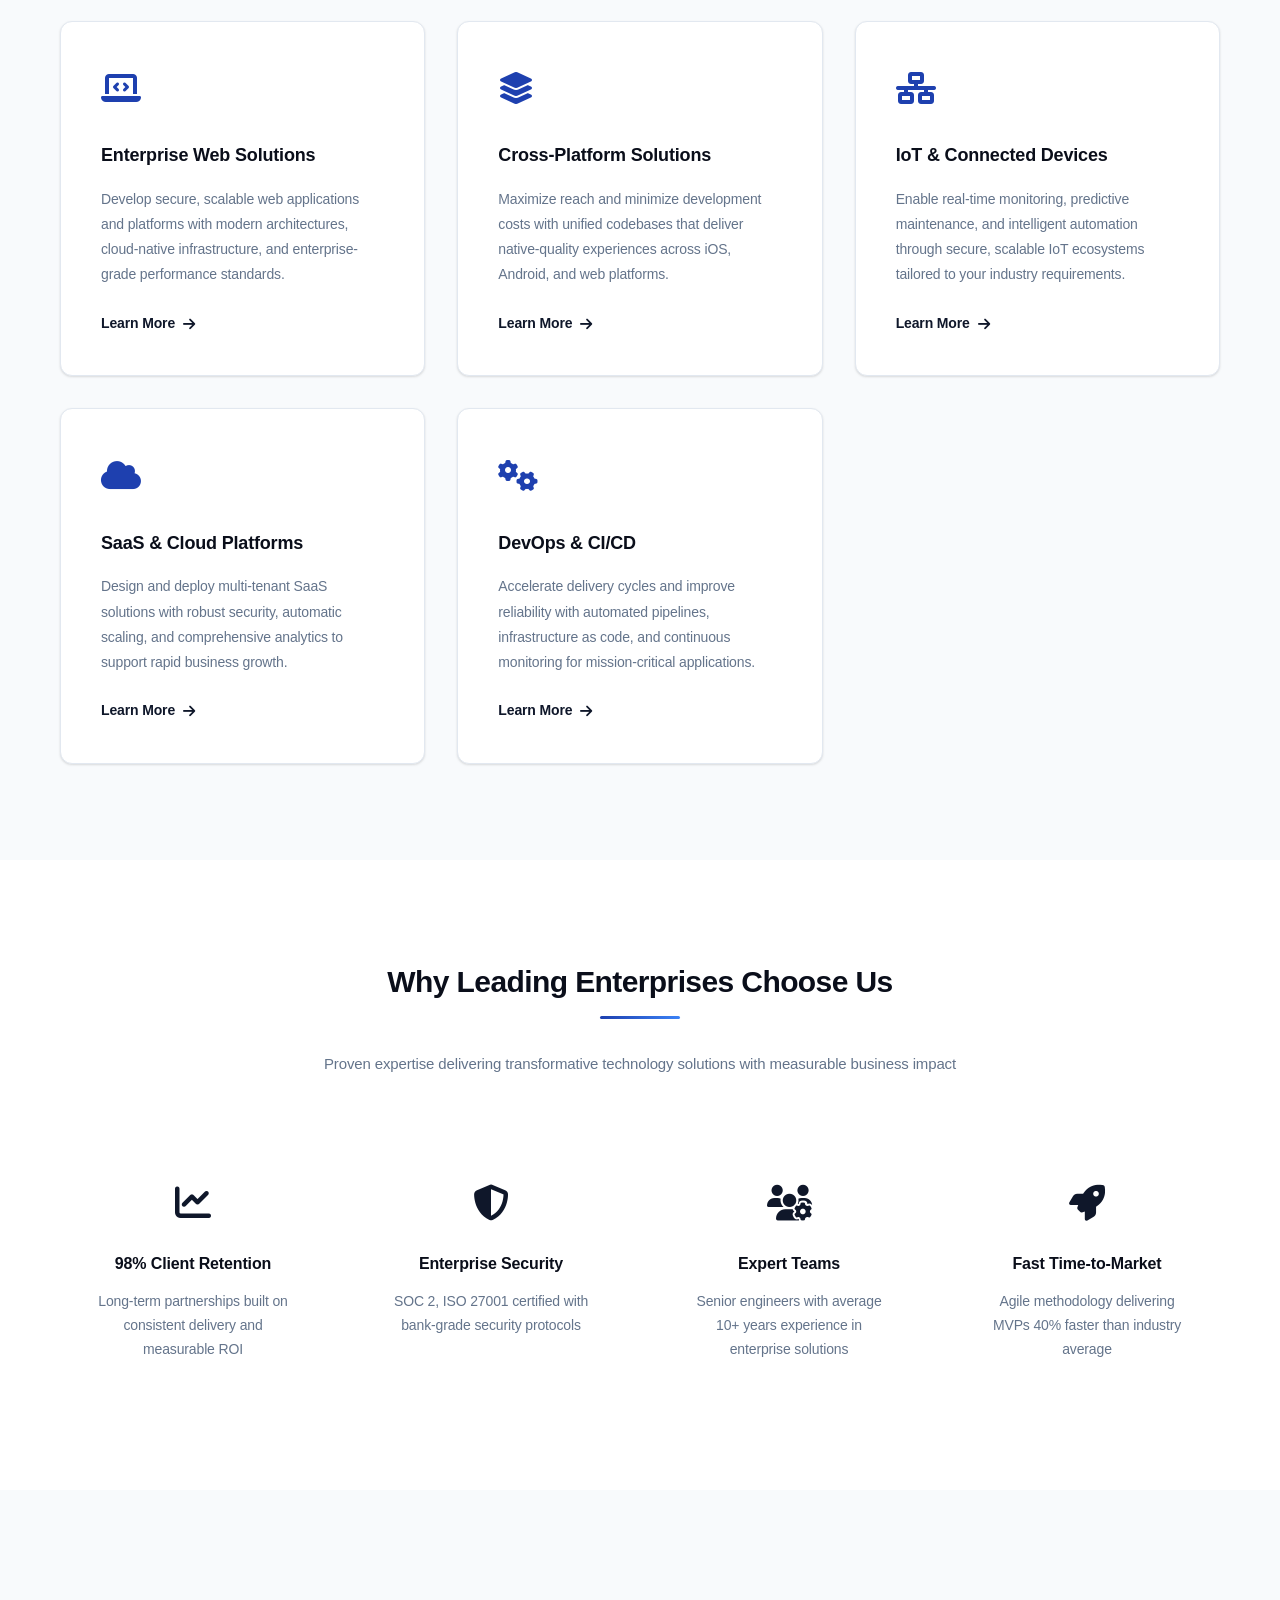
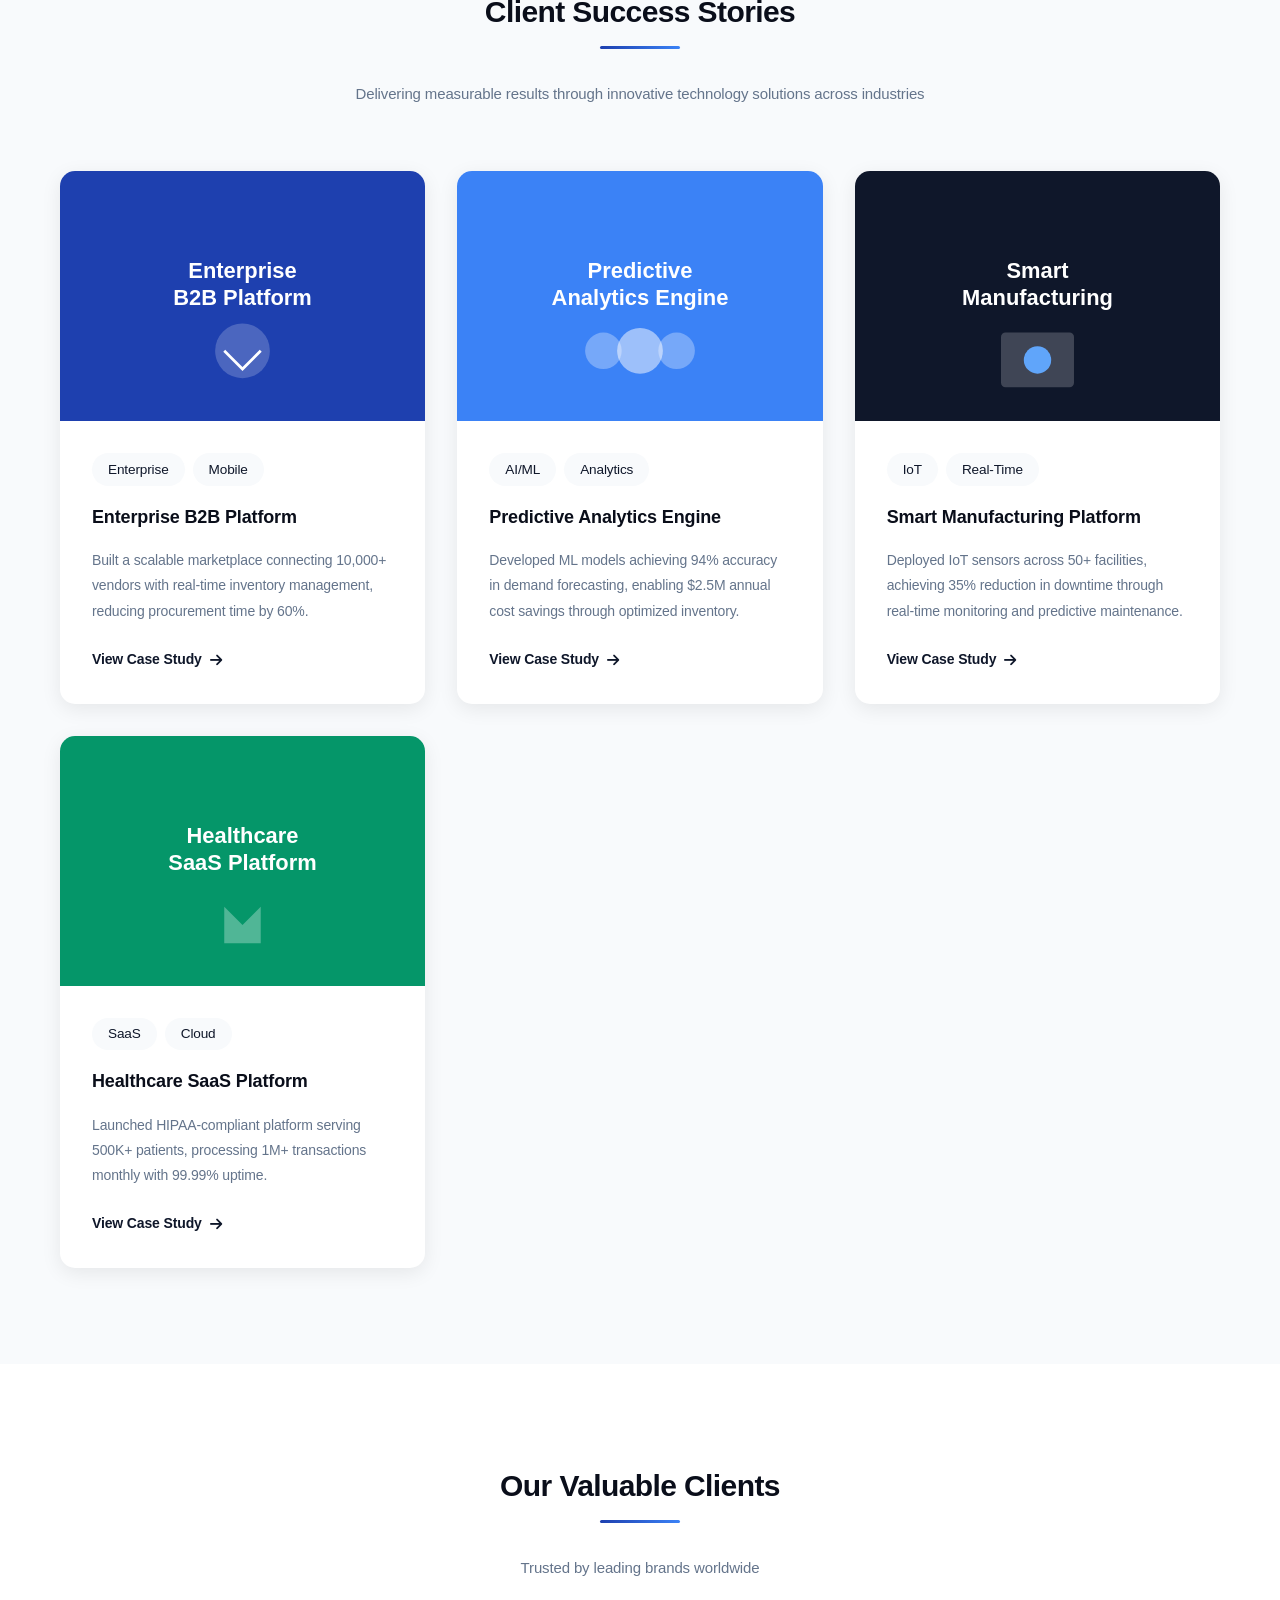
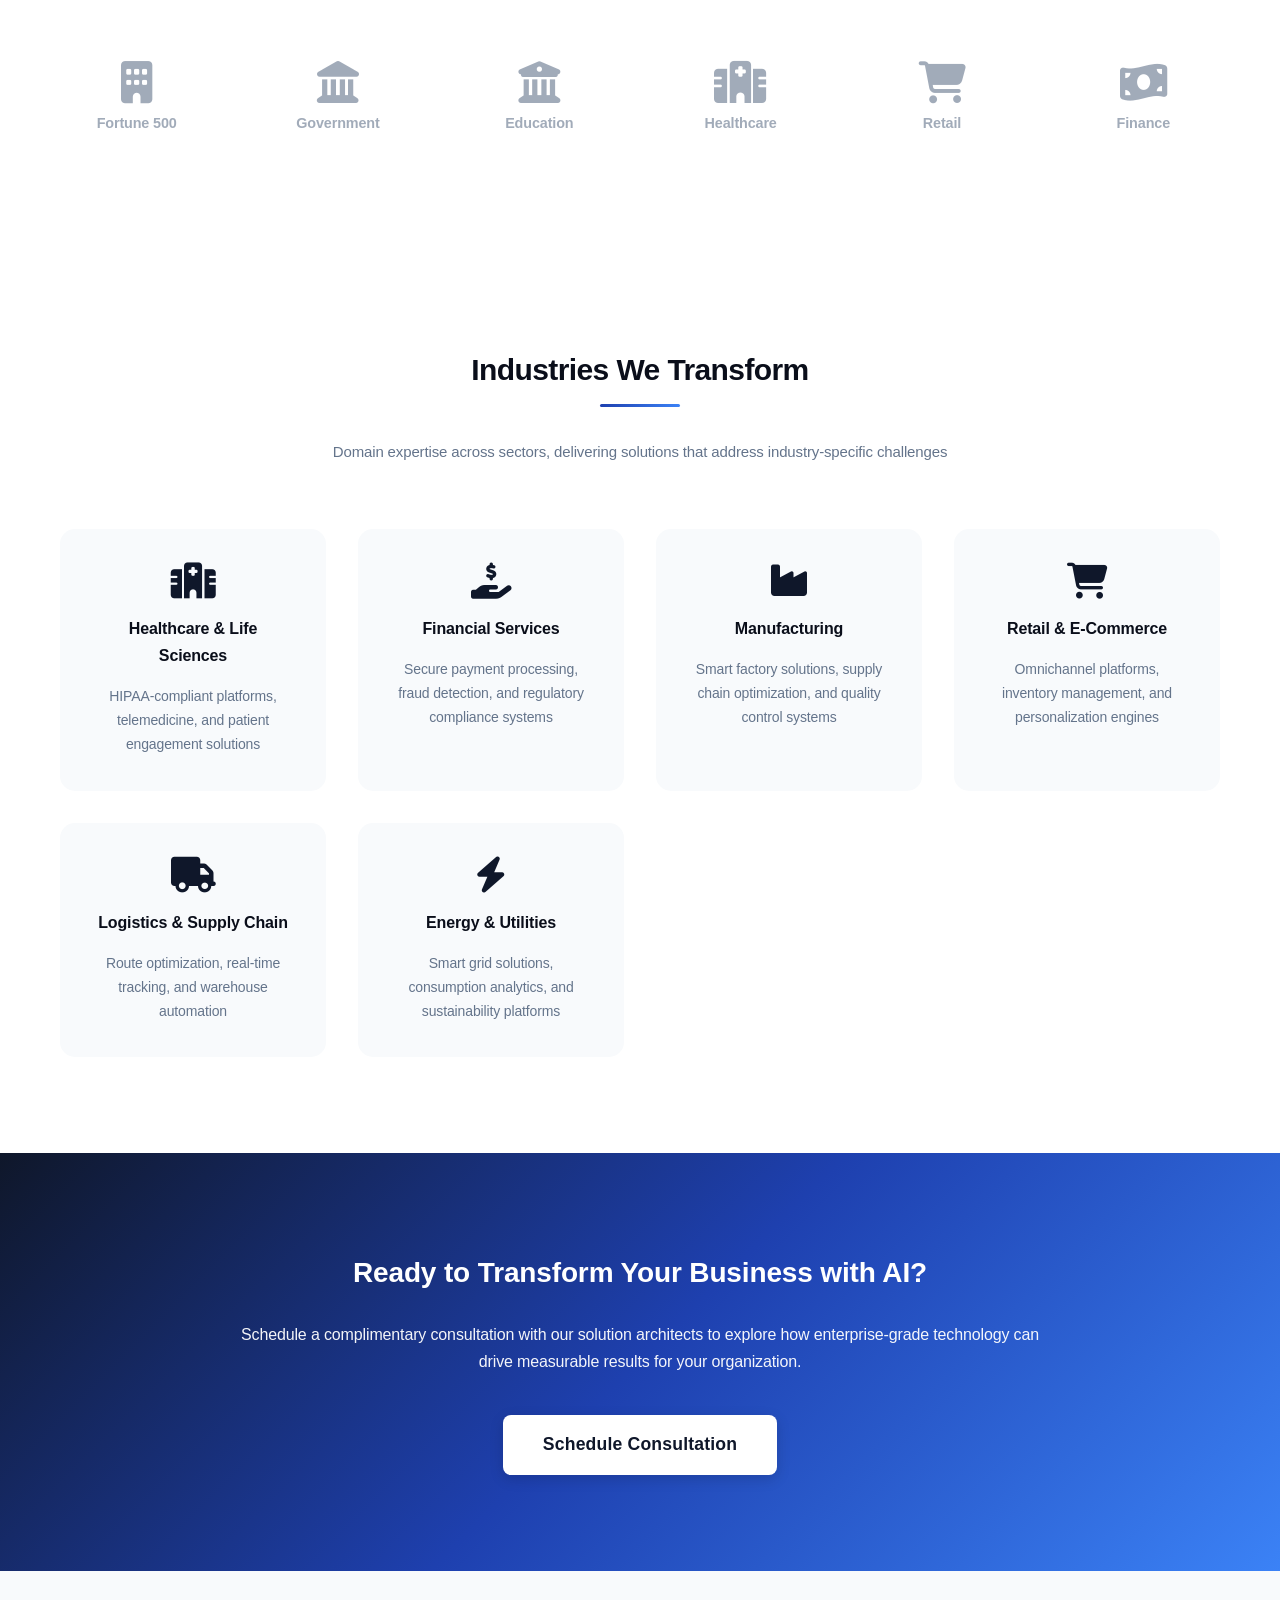
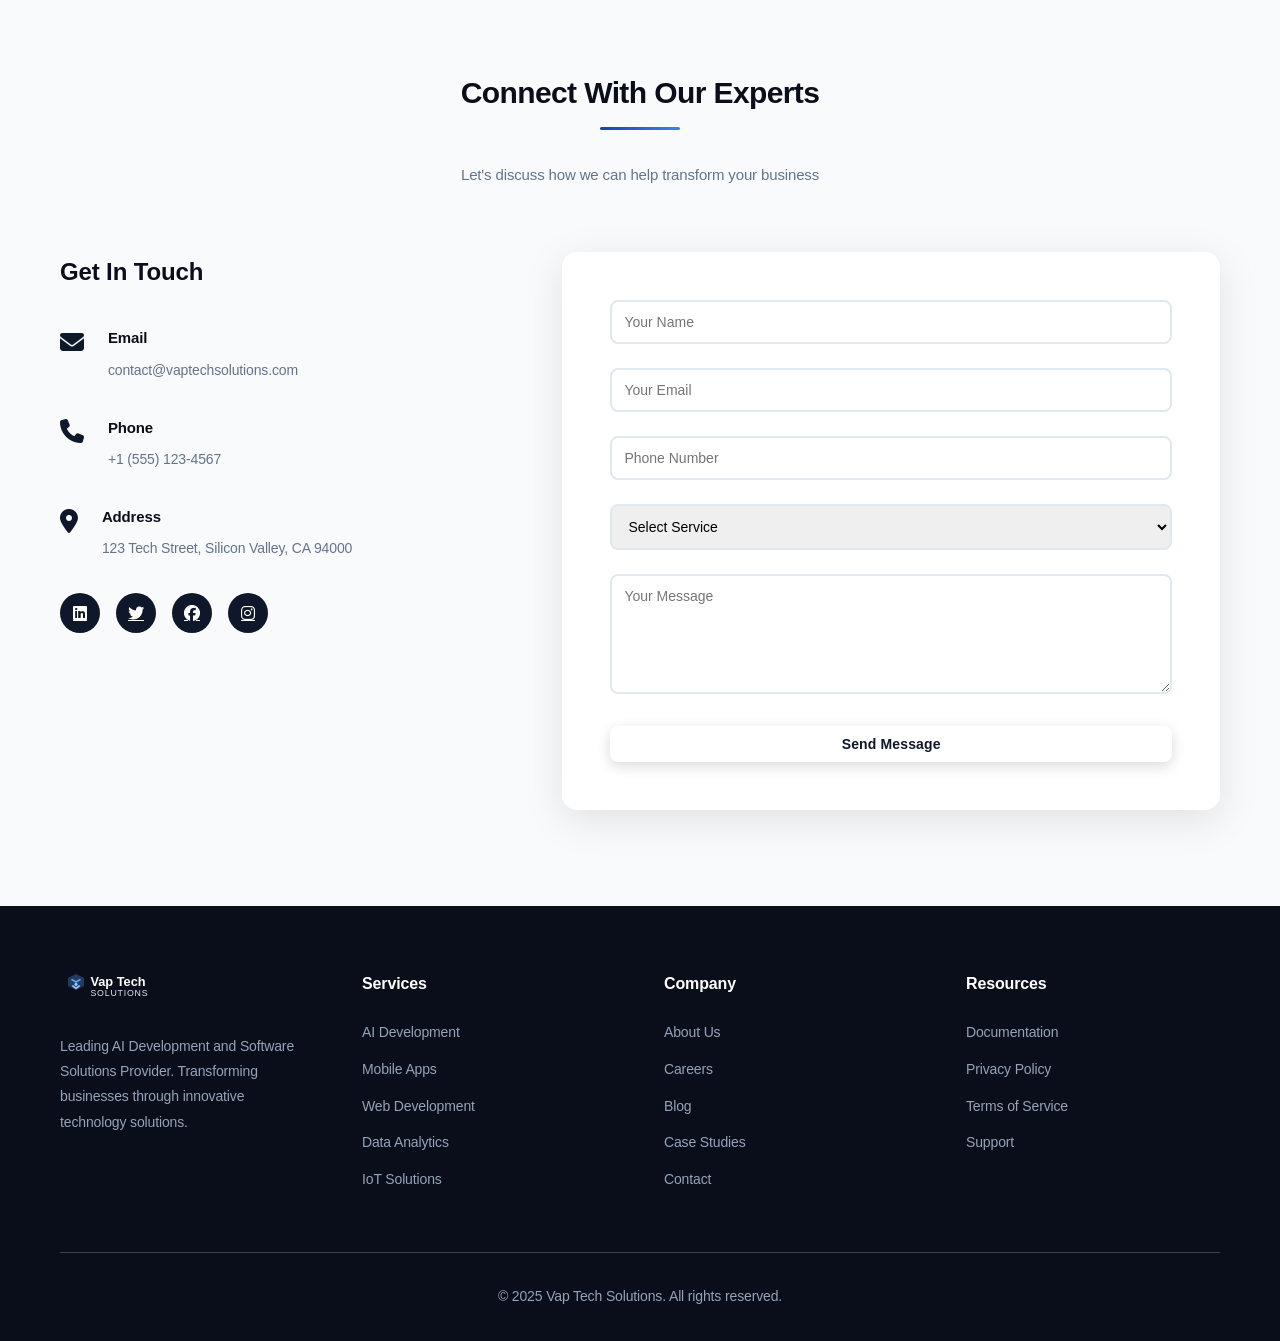
==== commit d7101c90: "Remove testimonials section and nav link" ====
--- a/index.html
+++ b/index.html
@@ -21,7 +21,6 @@
                 <li><a href="#services" class="nav-link">Services</a></li>
                 <li><a href="#portfolio" class="nav-link">Portfolio</a></li>
                 <li><a href="#why-us" class="nav-link">Why Us</a></li>
-                <li><a href="#testimonials" class="nav-link">Testimonials</a></li>
                 <li><a href="#contact" class="nav-link btn-primary">Contact Us</a></li>
             </ul>
             <div class="hamburger" id="hamburger">
@@ -276,69 +275,6 @@
                 <div class="client-logo">
                     <i class="fas fa-money-bill-wave fa-3x"></i>
                     <p>Finance</p>
-                </div>
-            </div>
-        </div>
-    </section>
-
-    <!-- Testimonials Section -->
-    <section class="testimonials" id="testimonials">
-        <div class="container">
-            <div class="section-header">
-                <h2>Client Testimonials</h2>
-                <p>Trusted by industry leaders who demand excellence and measurable results</p>
-            </div>
-            <div class="testimonials-slider">
-                <div class="testimonial-card">
-                    <div class="stars">
-                        <i class="fas fa-star"></i>
-                        <i class="fas fa-star"></i>
-                        <i class="fas fa-star"></i>
-                        <i class="fas fa-star"></i>
-                        <i class="fas fa-star"></i>
-                    </div>
-                    <p class="testimonial-text">"Vap Tech Solutions transformed our digital infrastructure. Their AI implementation reduced operational costs by 40% while improving customer satisfaction scores by 28%. The team's expertise and professionalism exceeded all expectations."</p>
-                    <div class="testimonial-author">
-                        <img src="images/client1.svg" alt="Client">
-                        <div class="author-info">
-                            <h4>CTO</h4>
-                            <p>Fortune 500 Company</p>
-                        </div>
-                    </div>
-                </div>
-                <div class="testimonial-card">
-                    <div class="stars">
-                        <i class="fas fa-star"></i>
-                        <i class="fas fa-star"></i>
-                        <i class="fas fa-star"></i>
-                        <i class="fas fa-star"></i>
-                        <i class="fas fa-star"></i>
-                    </div>
-                    <p class="testimonial-text">"The platform they delivered handles millions of transactions seamlessly. Their cloud architecture expertise and commitment to security compliance gave us the confidence to scale globally. A true technology partner."</p>
-                    <div class="testimonial-author">
-                        <img src="images/client2.svg" alt="Client">
-                        <div class="author-info">
-                            <h4>VP Engineering</h4>
-                            <p>FinTech Leader</p>
-                        </div>
-                    </div>
-                </div>
-                <div class="testimonial-card">
-                    <div class="stars">
-                        <i class="fas fa-star"></i>
-                        <i class="fas fa-star"></i>
-                        <i class="fas fa-star"></i>
-                        <i class="fas fa-star"></i>
-                        <i class="fas fa-star"></i>
-                    </div>
-                    <p class="testimonial-text">"Their IoT solution revolutionized our manufacturing operations. Real-time monitoring and predictive analytics have saved us millions. The ROI was evident within the first quarter of deployment."</p>
-                    <div class="testimonial-author">
-                        <img src="images/client3.svg" alt="Client">
-                        <div class="author-info">
-                            <h4>Director of Operations</h4>
-                            <p>Manufacturing Corp</p>
-                        </div>
-                    </div>
                 </div>
             </div>
         </div>
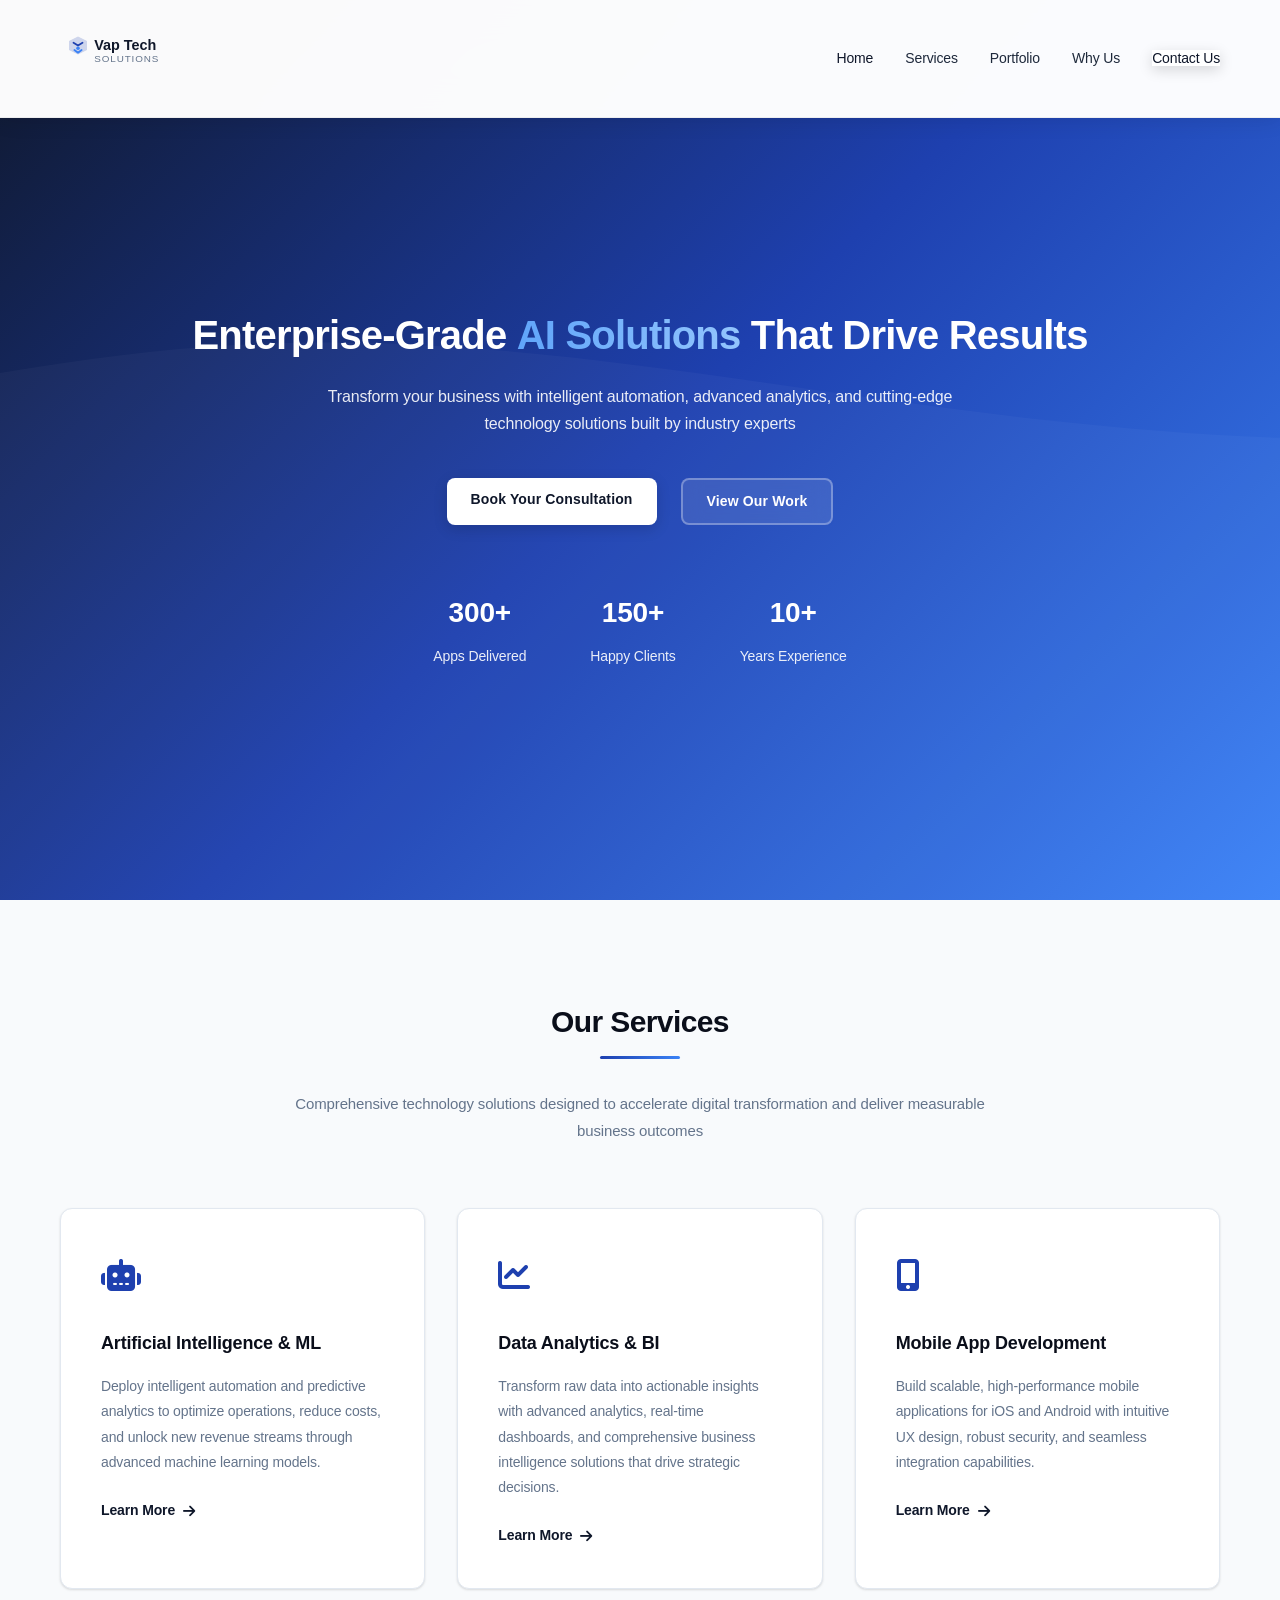
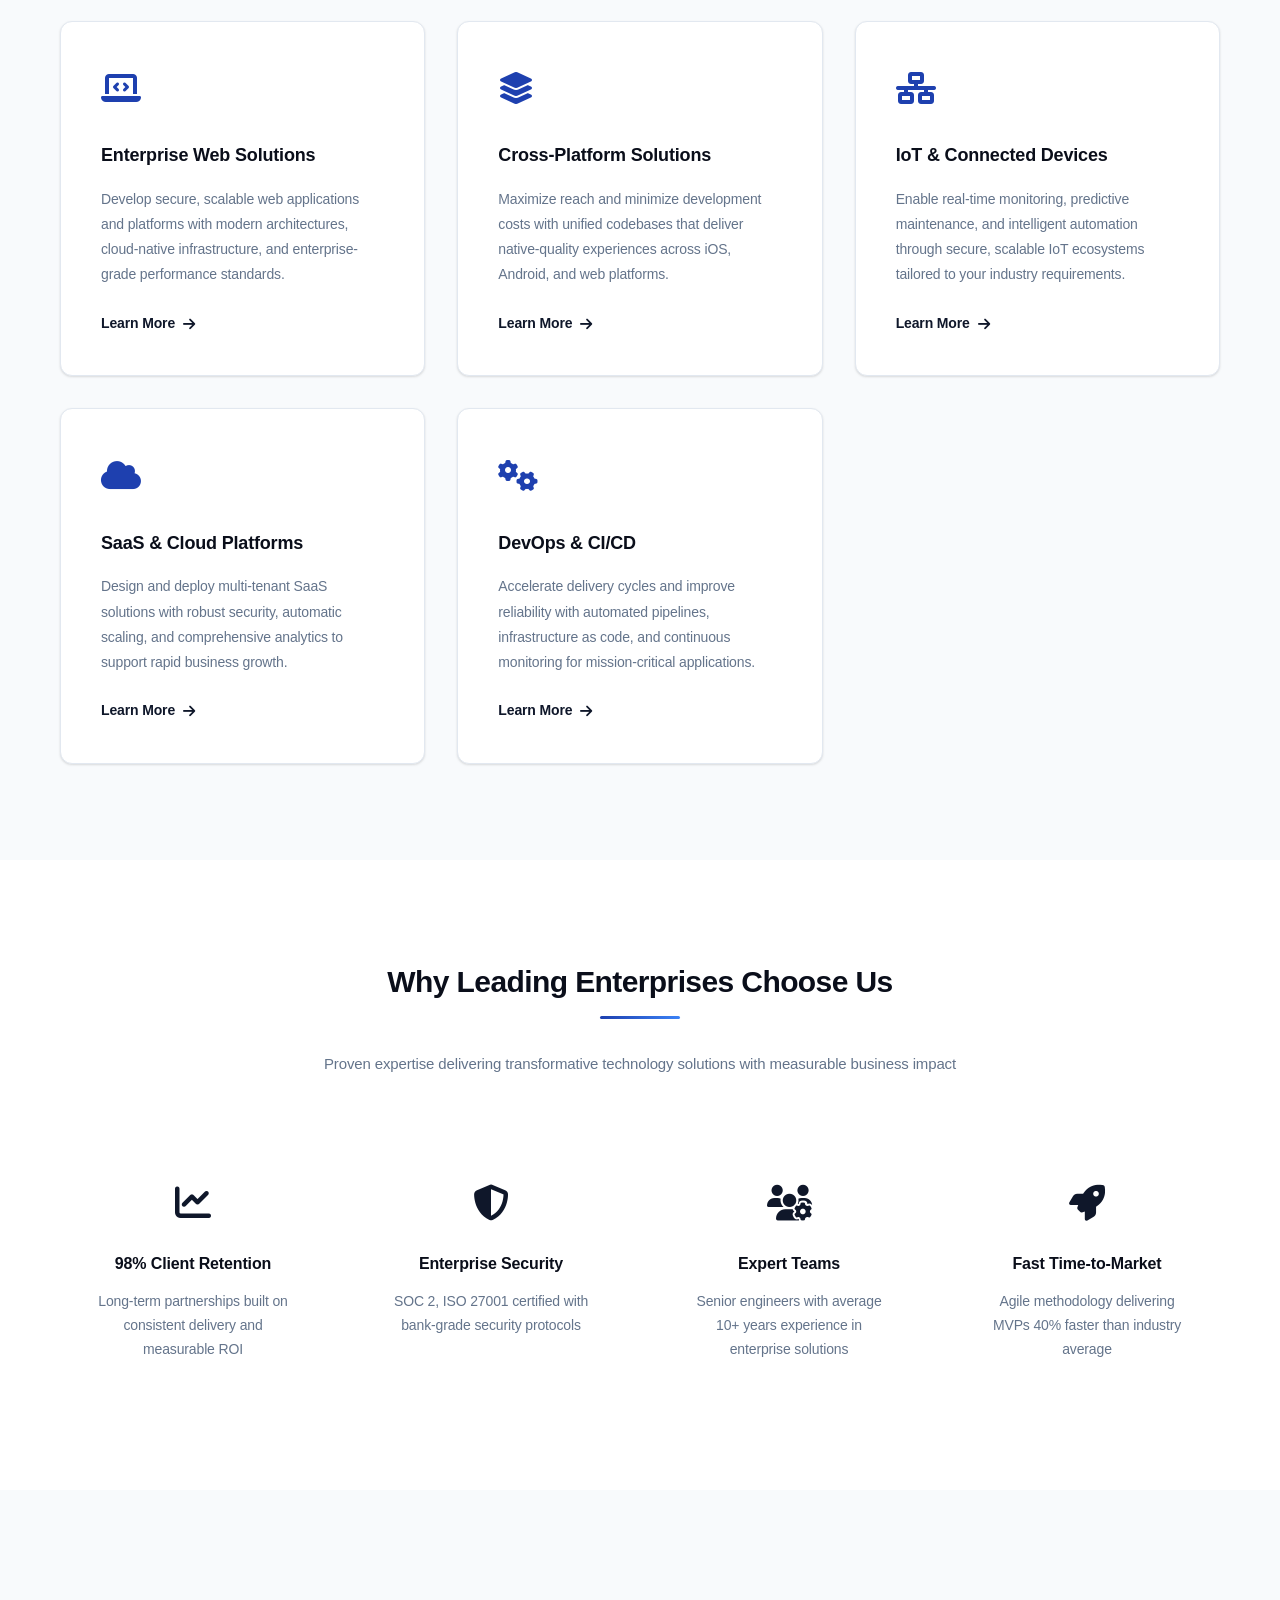
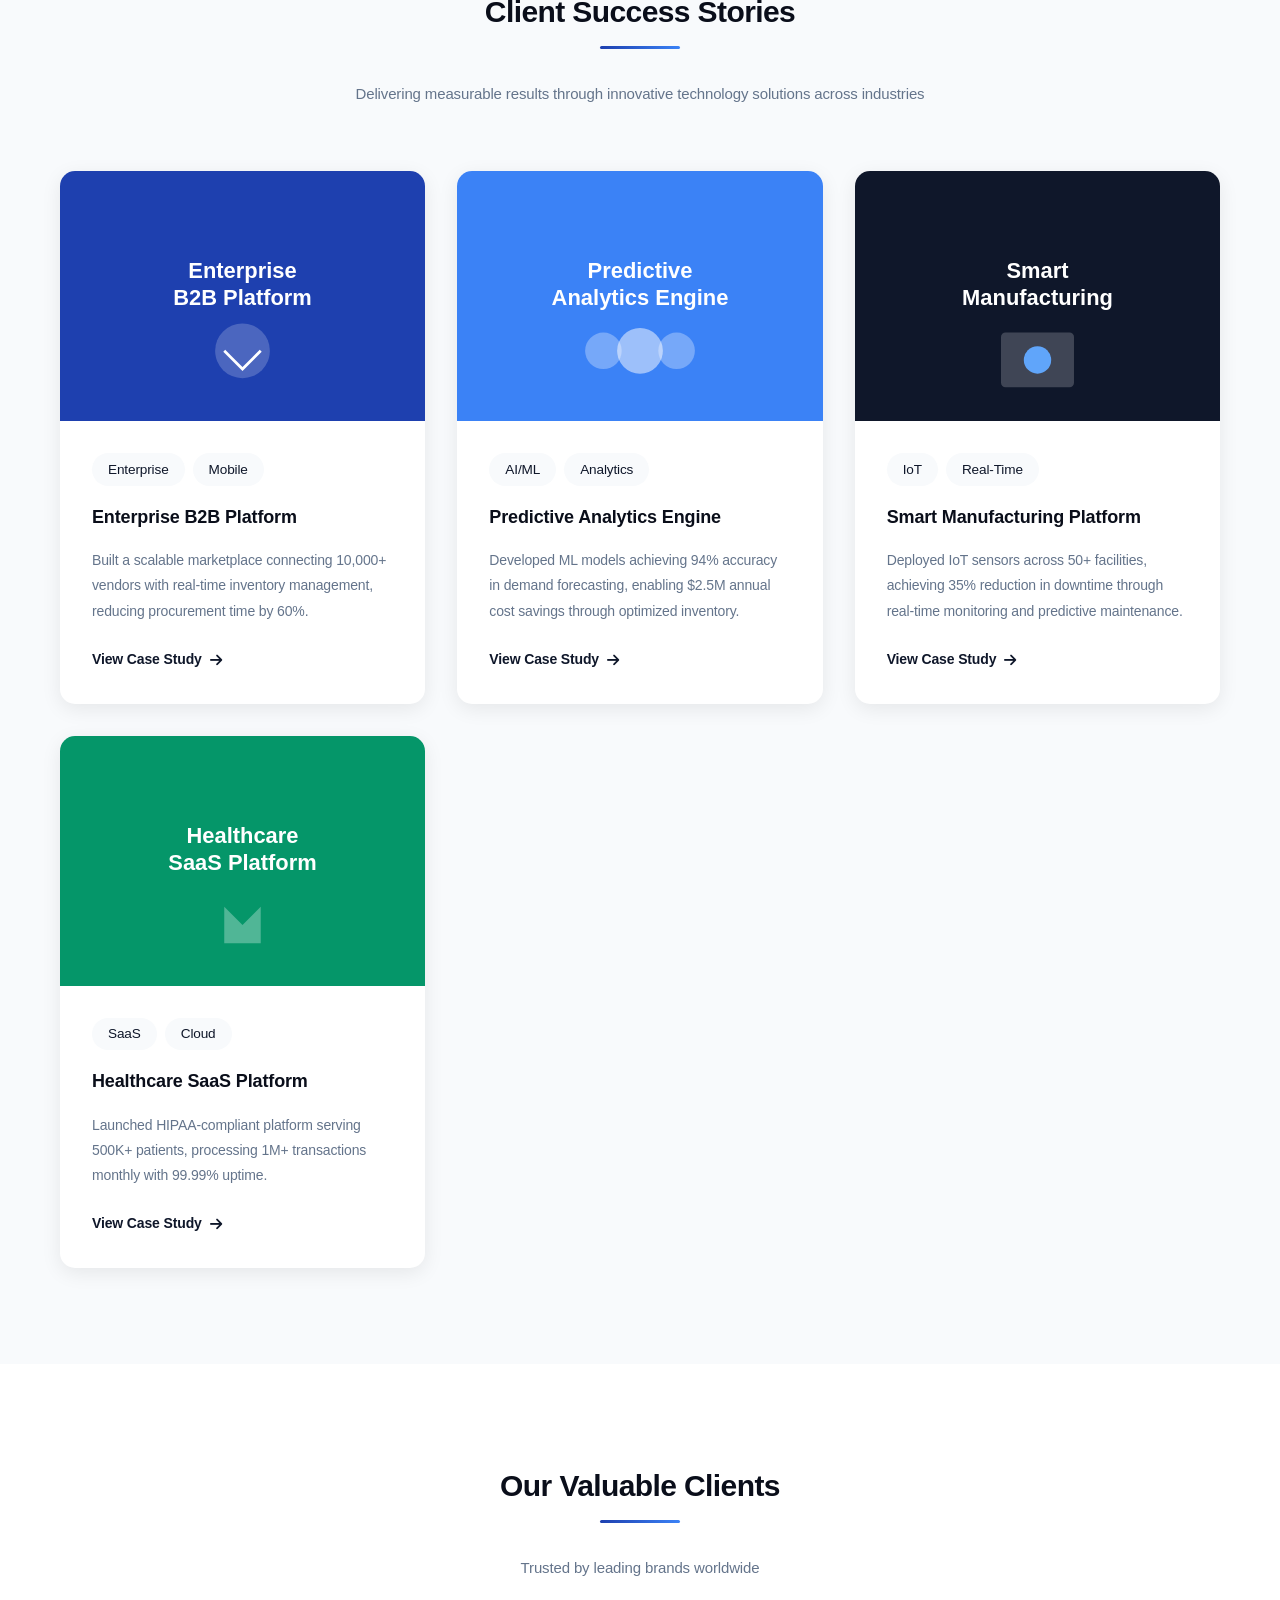
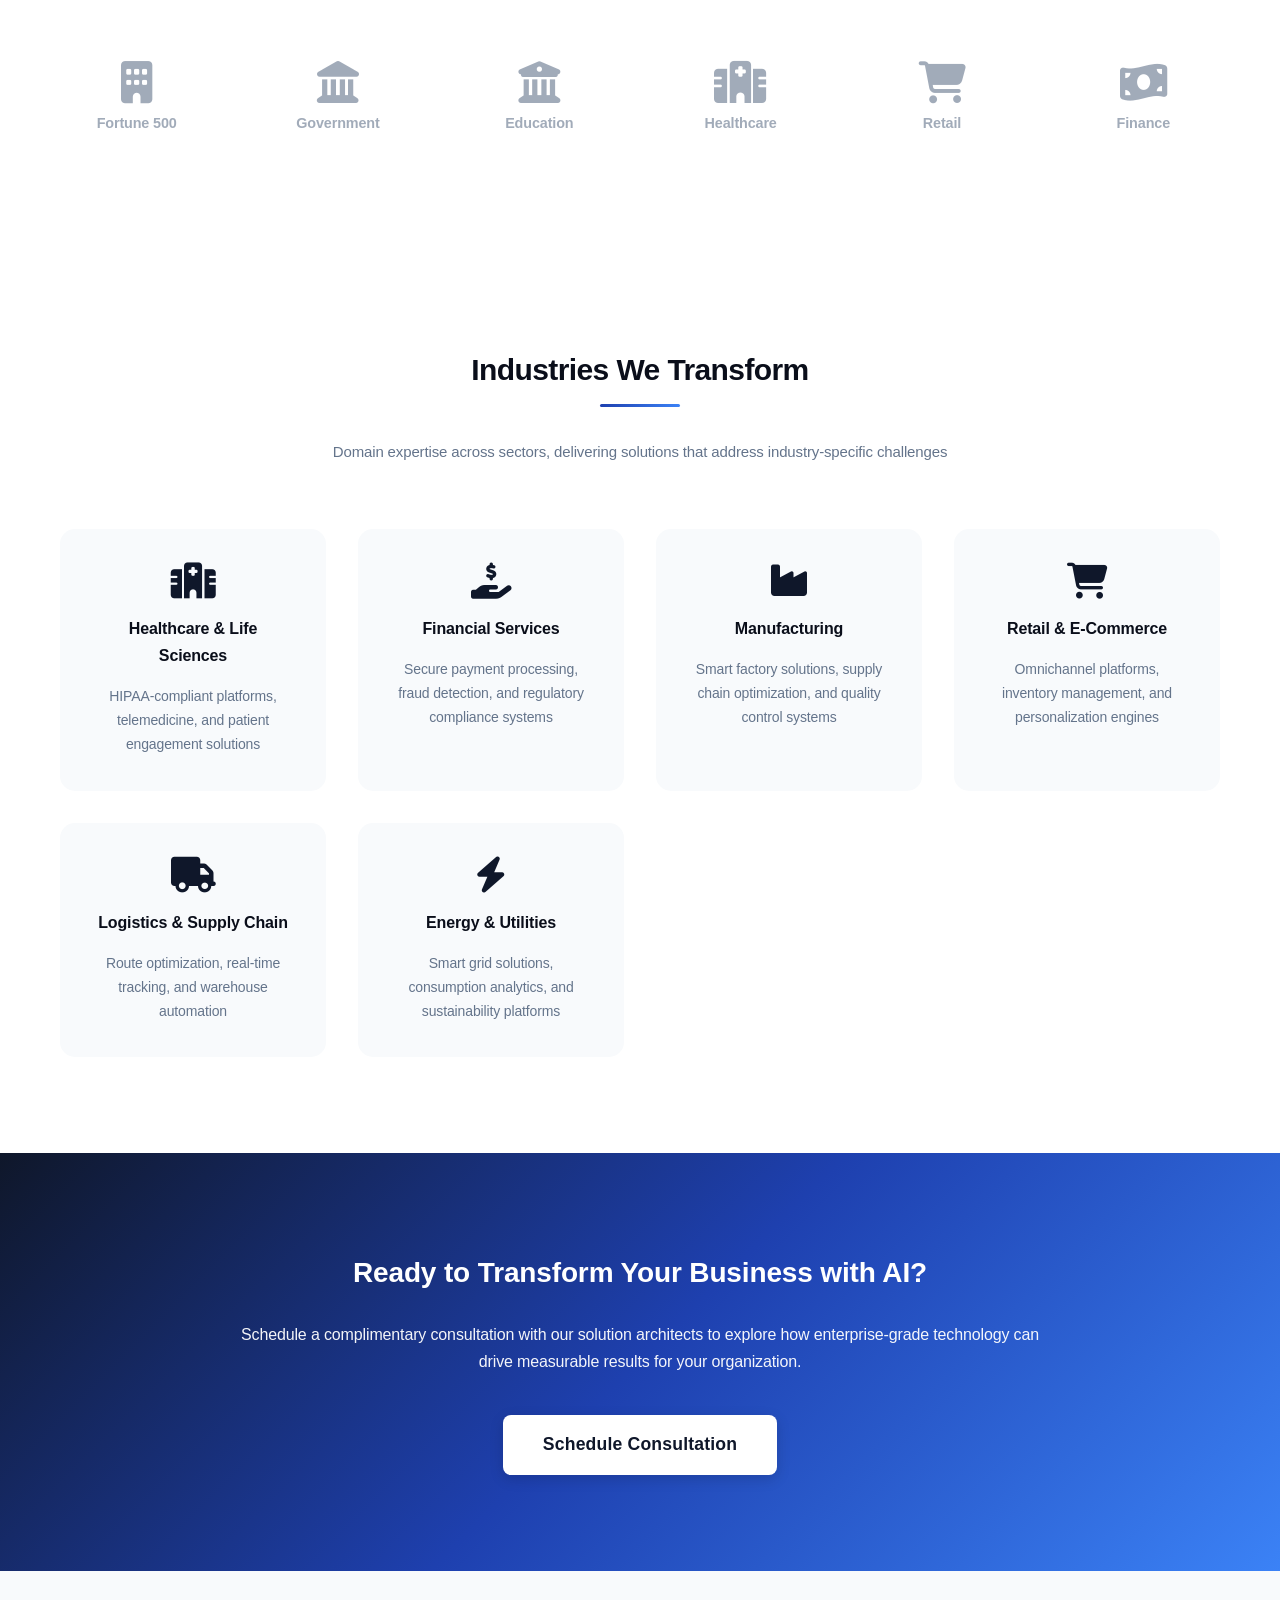
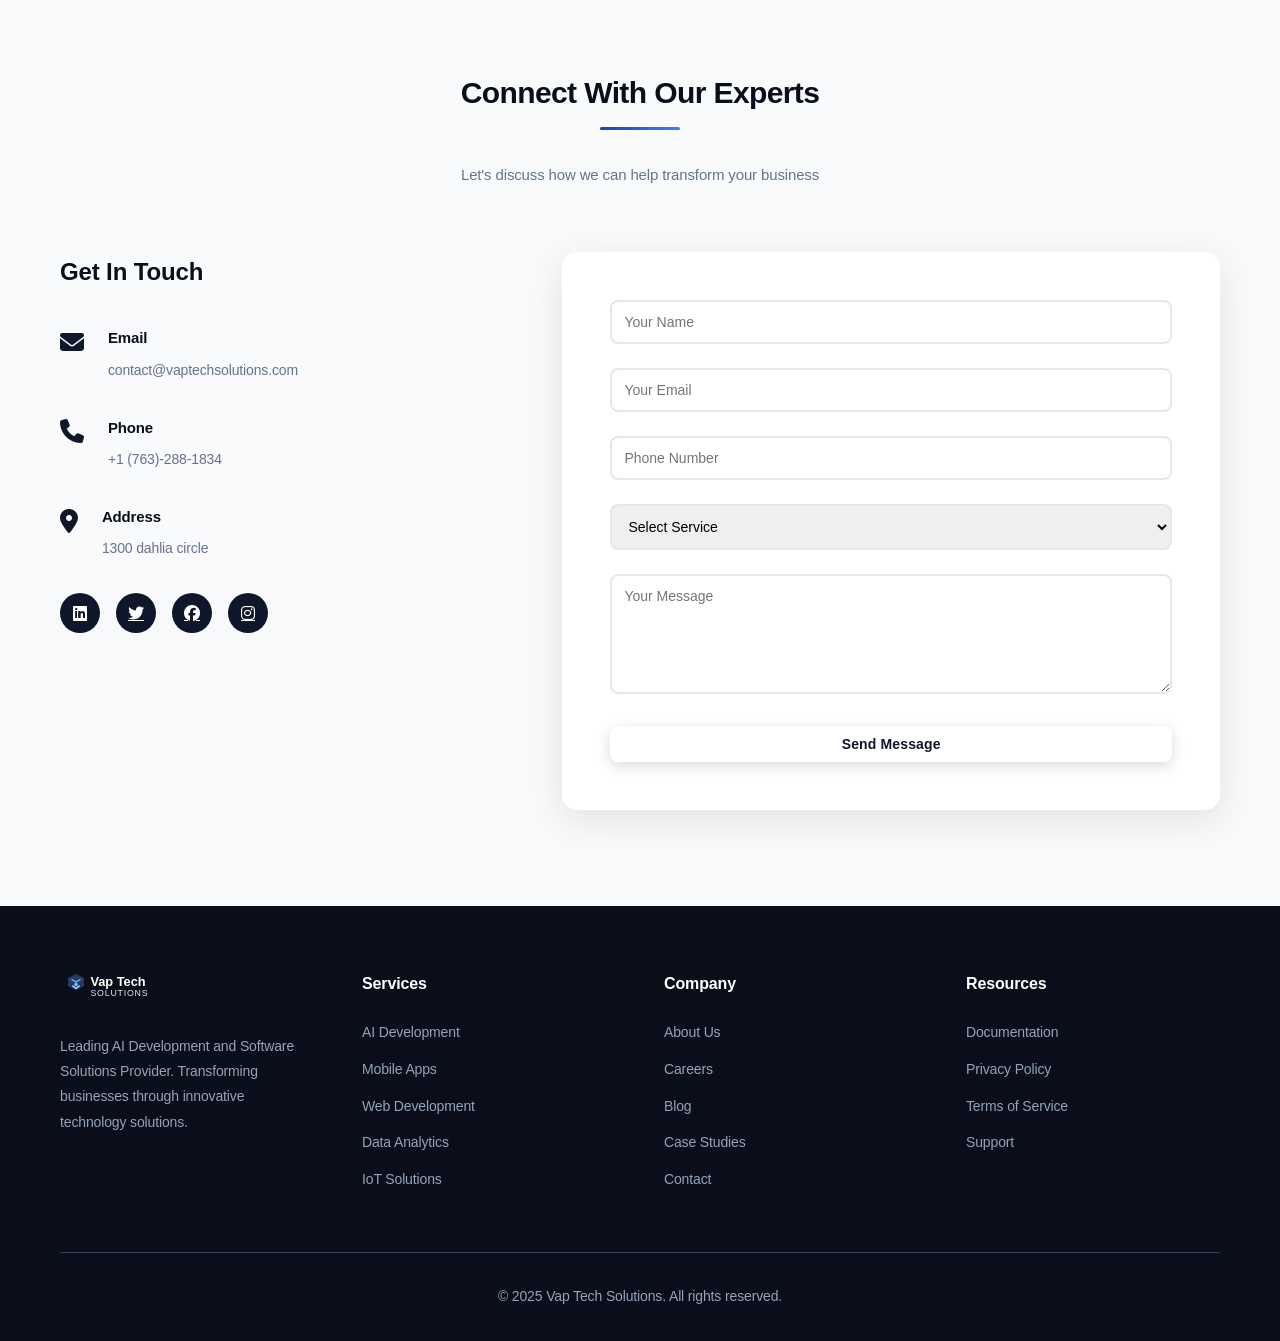
==== commit b2694b6b: "Update contact info: address and phone number" ====
--- a/index.html
+++ b/index.html
@@ -354,14 +354,14 @@
                         <i class="fas fa-phone"></i>
                         <div>
                             <h4>Phone</h4>
-                            <p>+1 (555) 123-4567</p>
+                            <p>+1 (763)-288-1834</p>
                         </div>
                     </div>
                     <div class="contact-item">
                         <i class="fas fa-map-marker-alt"></i>
                         <div>
                             <h4>Address</h4>
-                            <p>123 Tech Street, Silicon Valley, CA 94000</p>
+                            <p>1300 dahlia circle</p>
                         </div>
                     </div>
                     <div class="social-links">
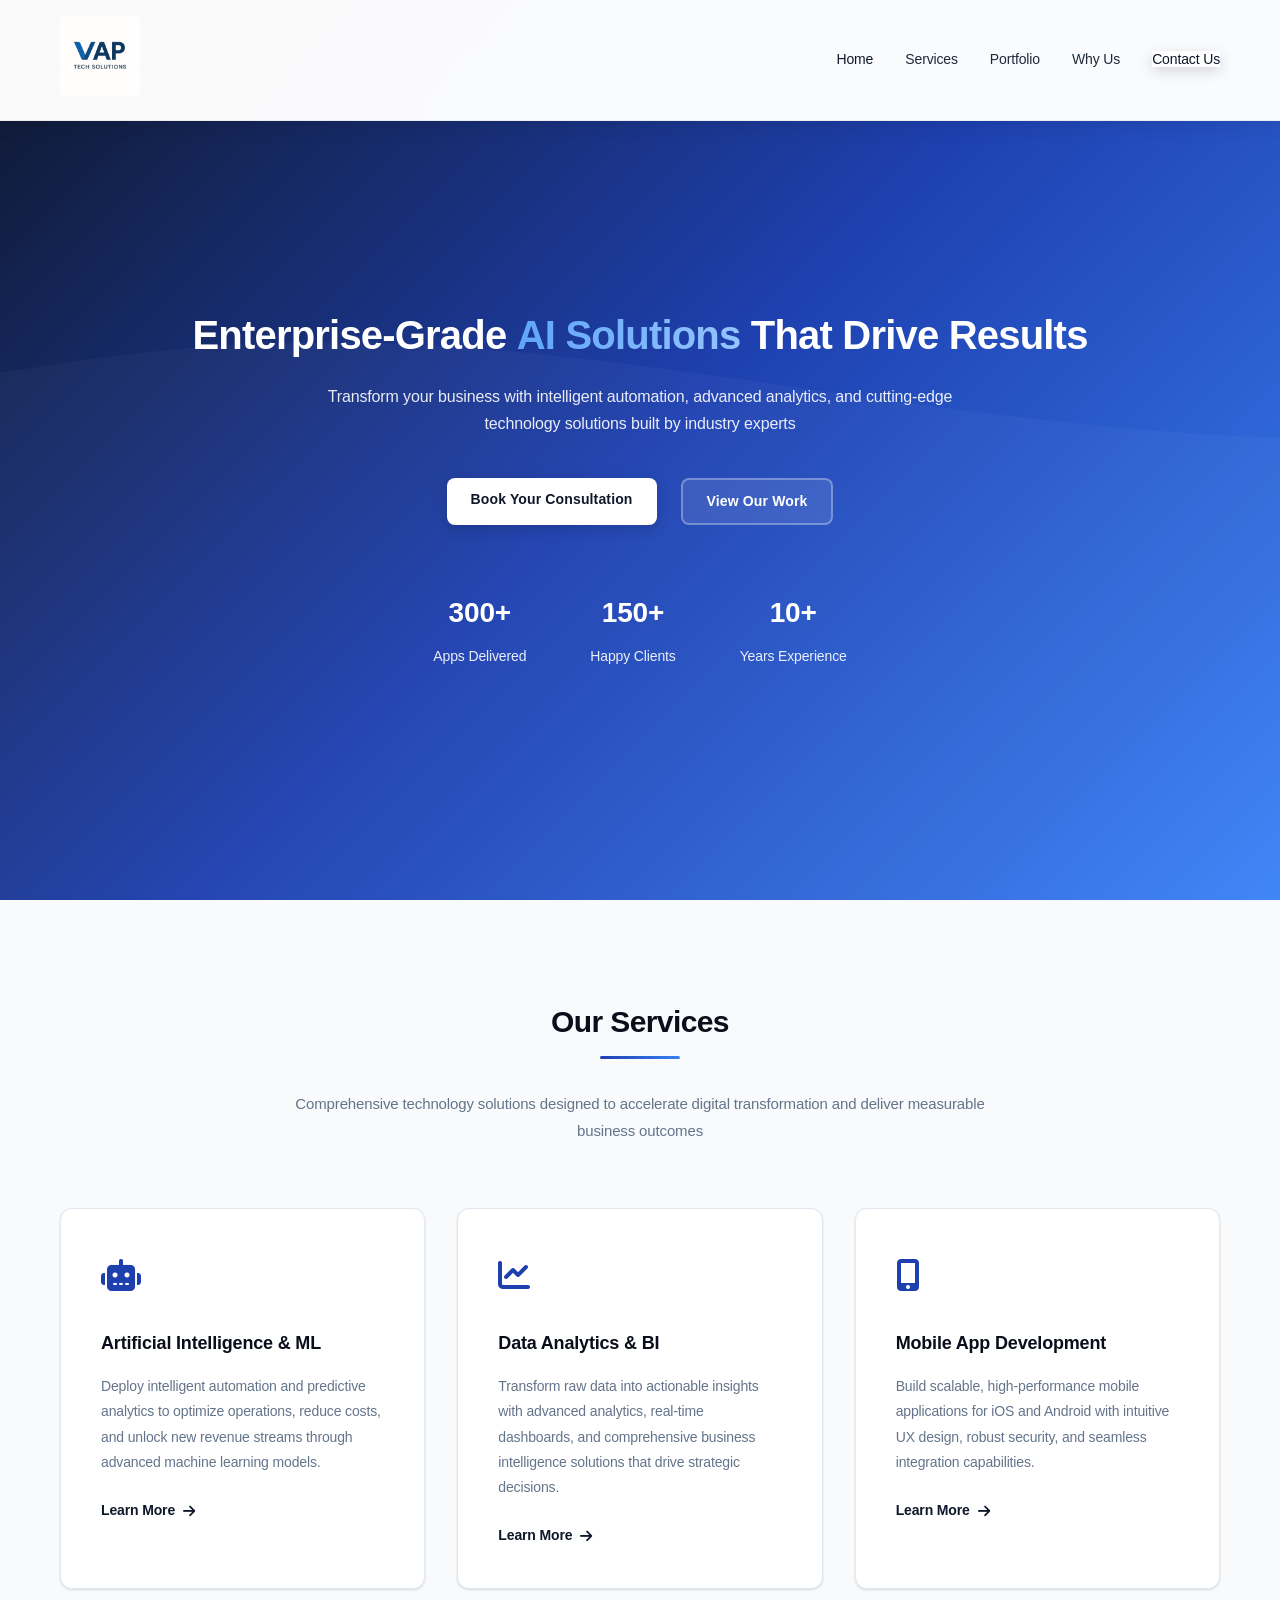
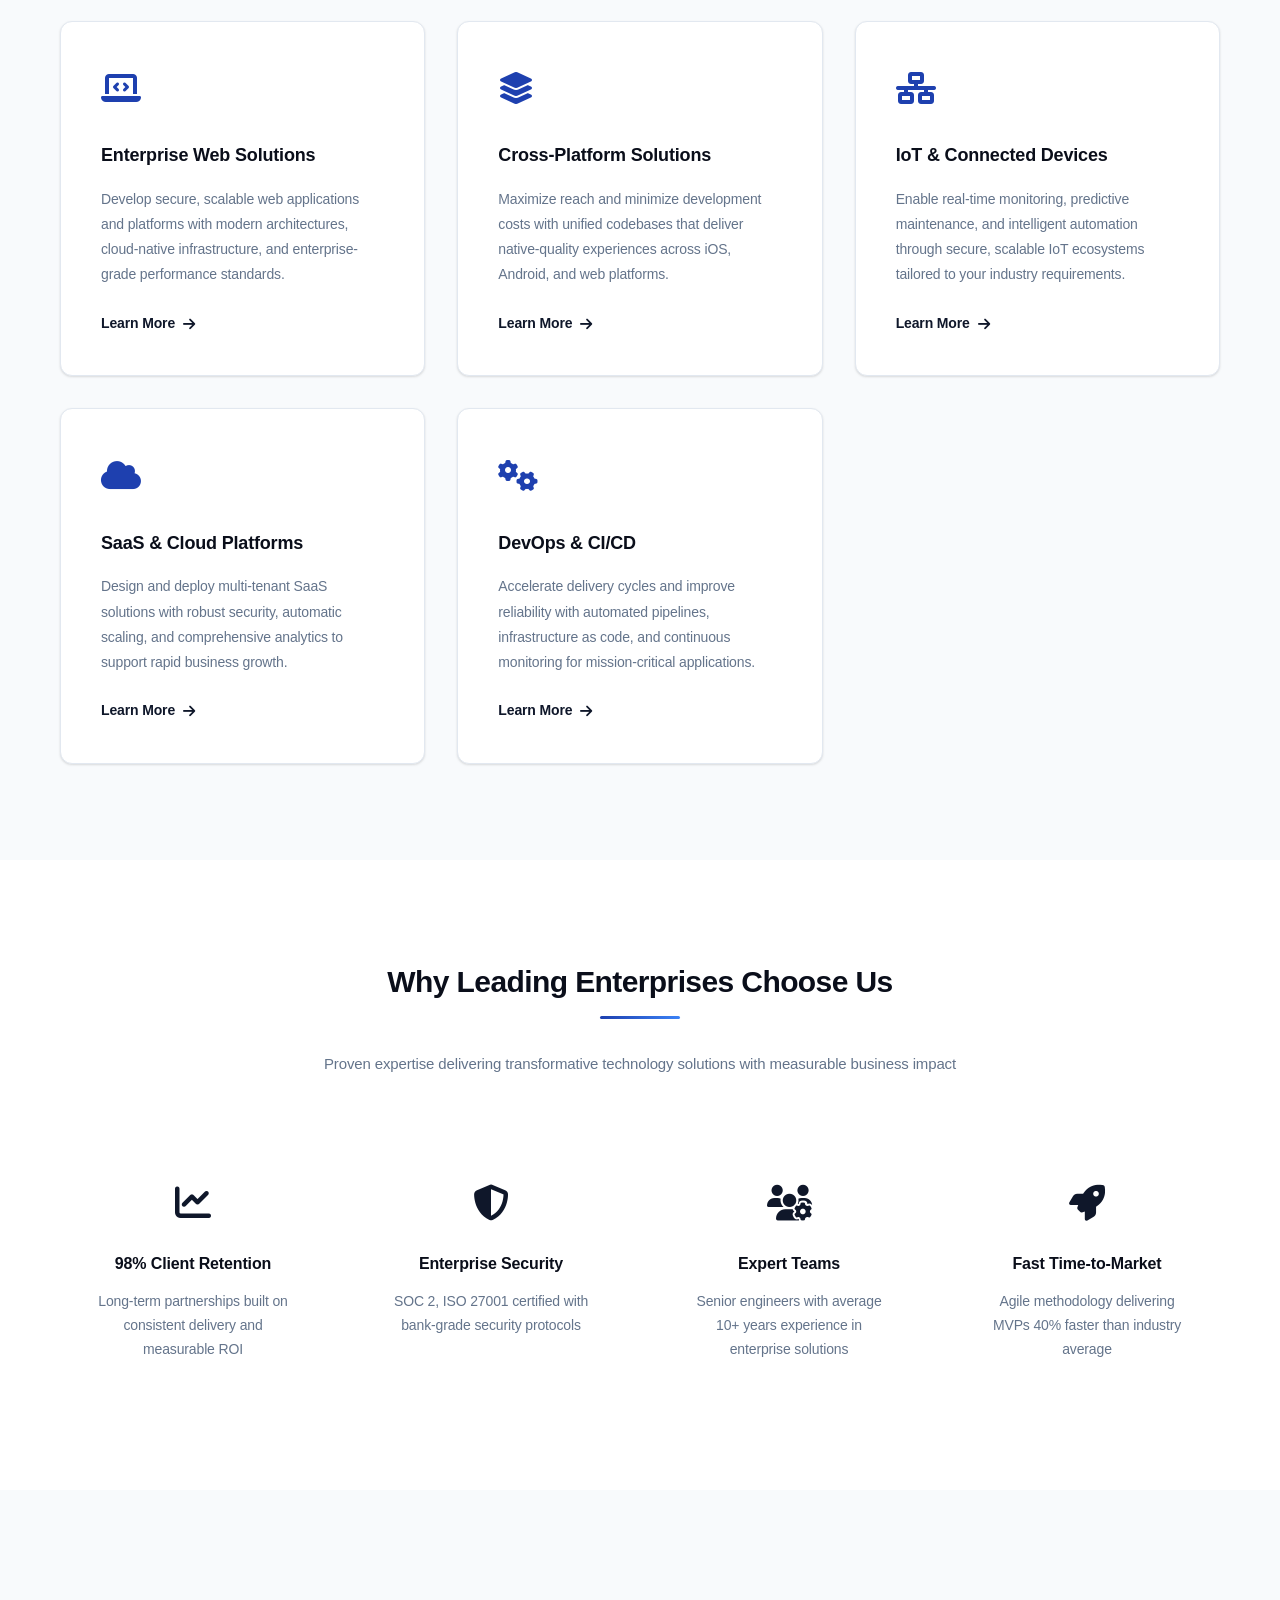
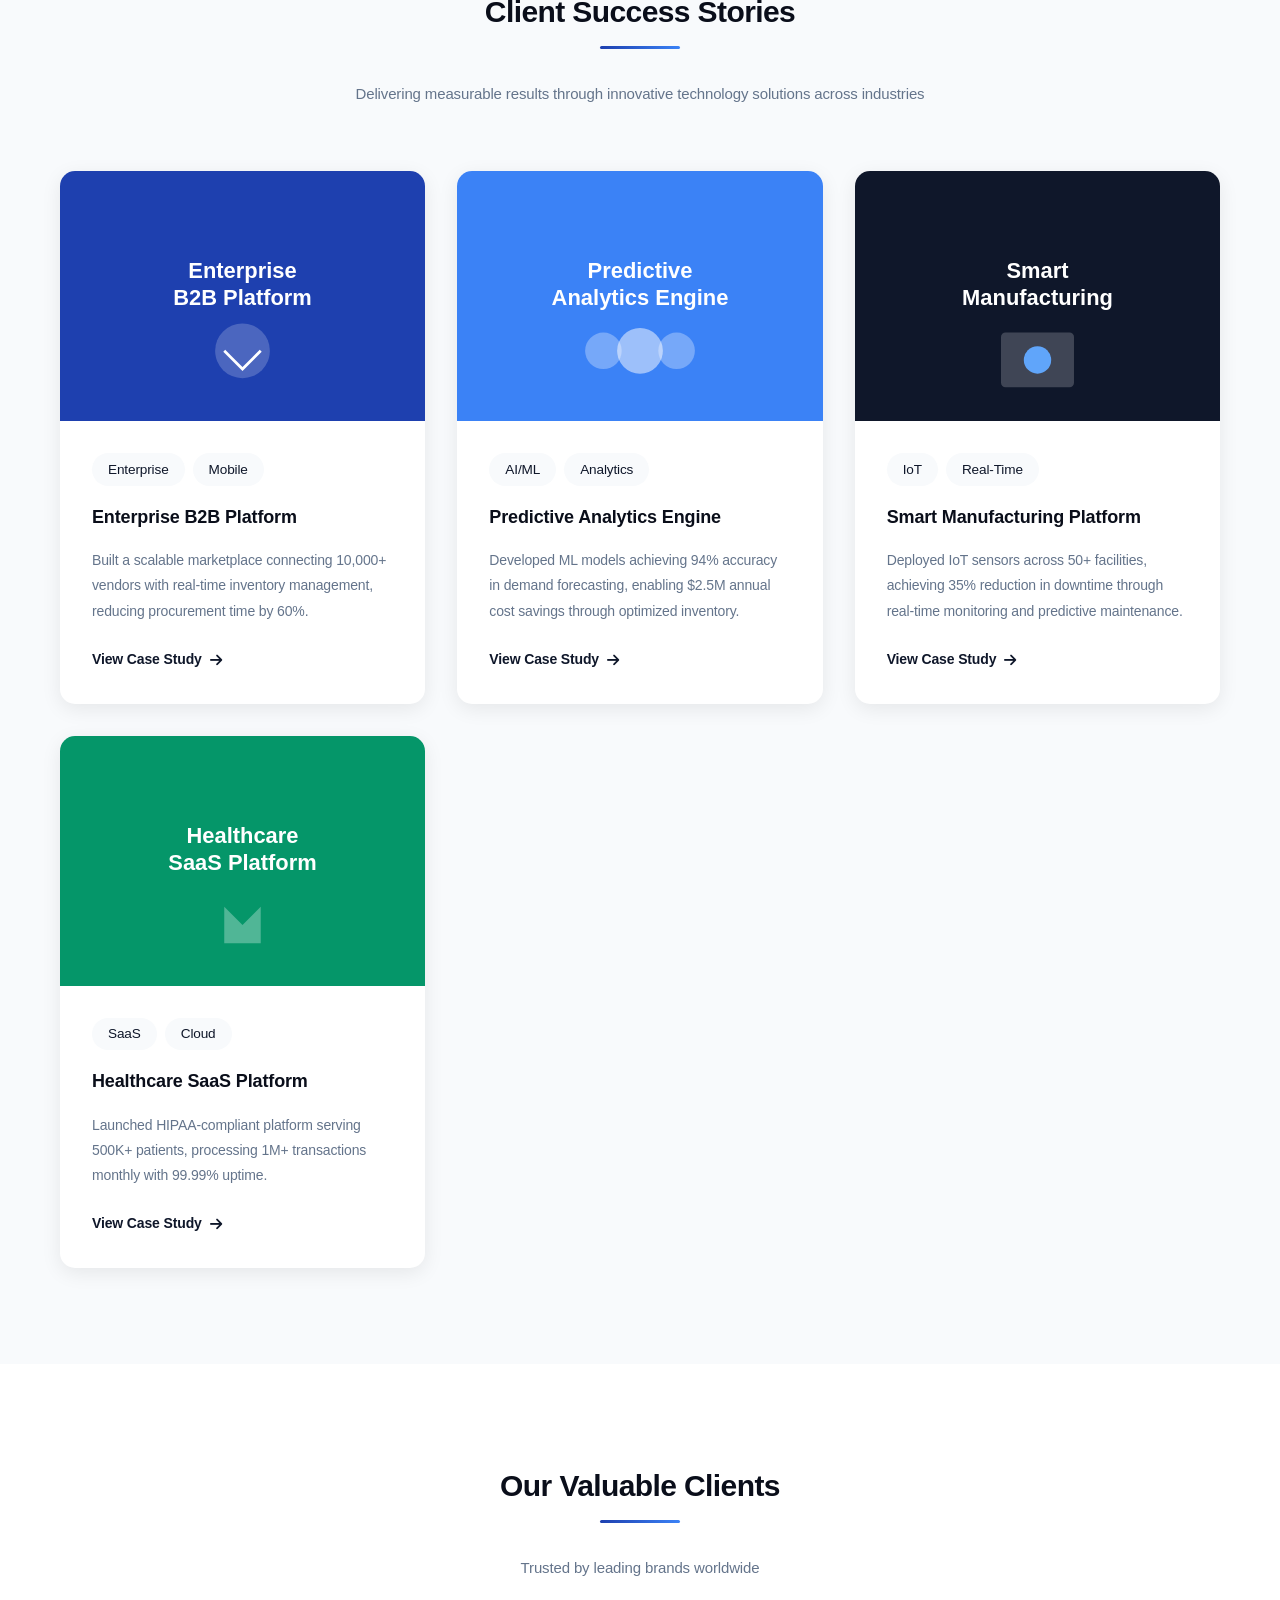
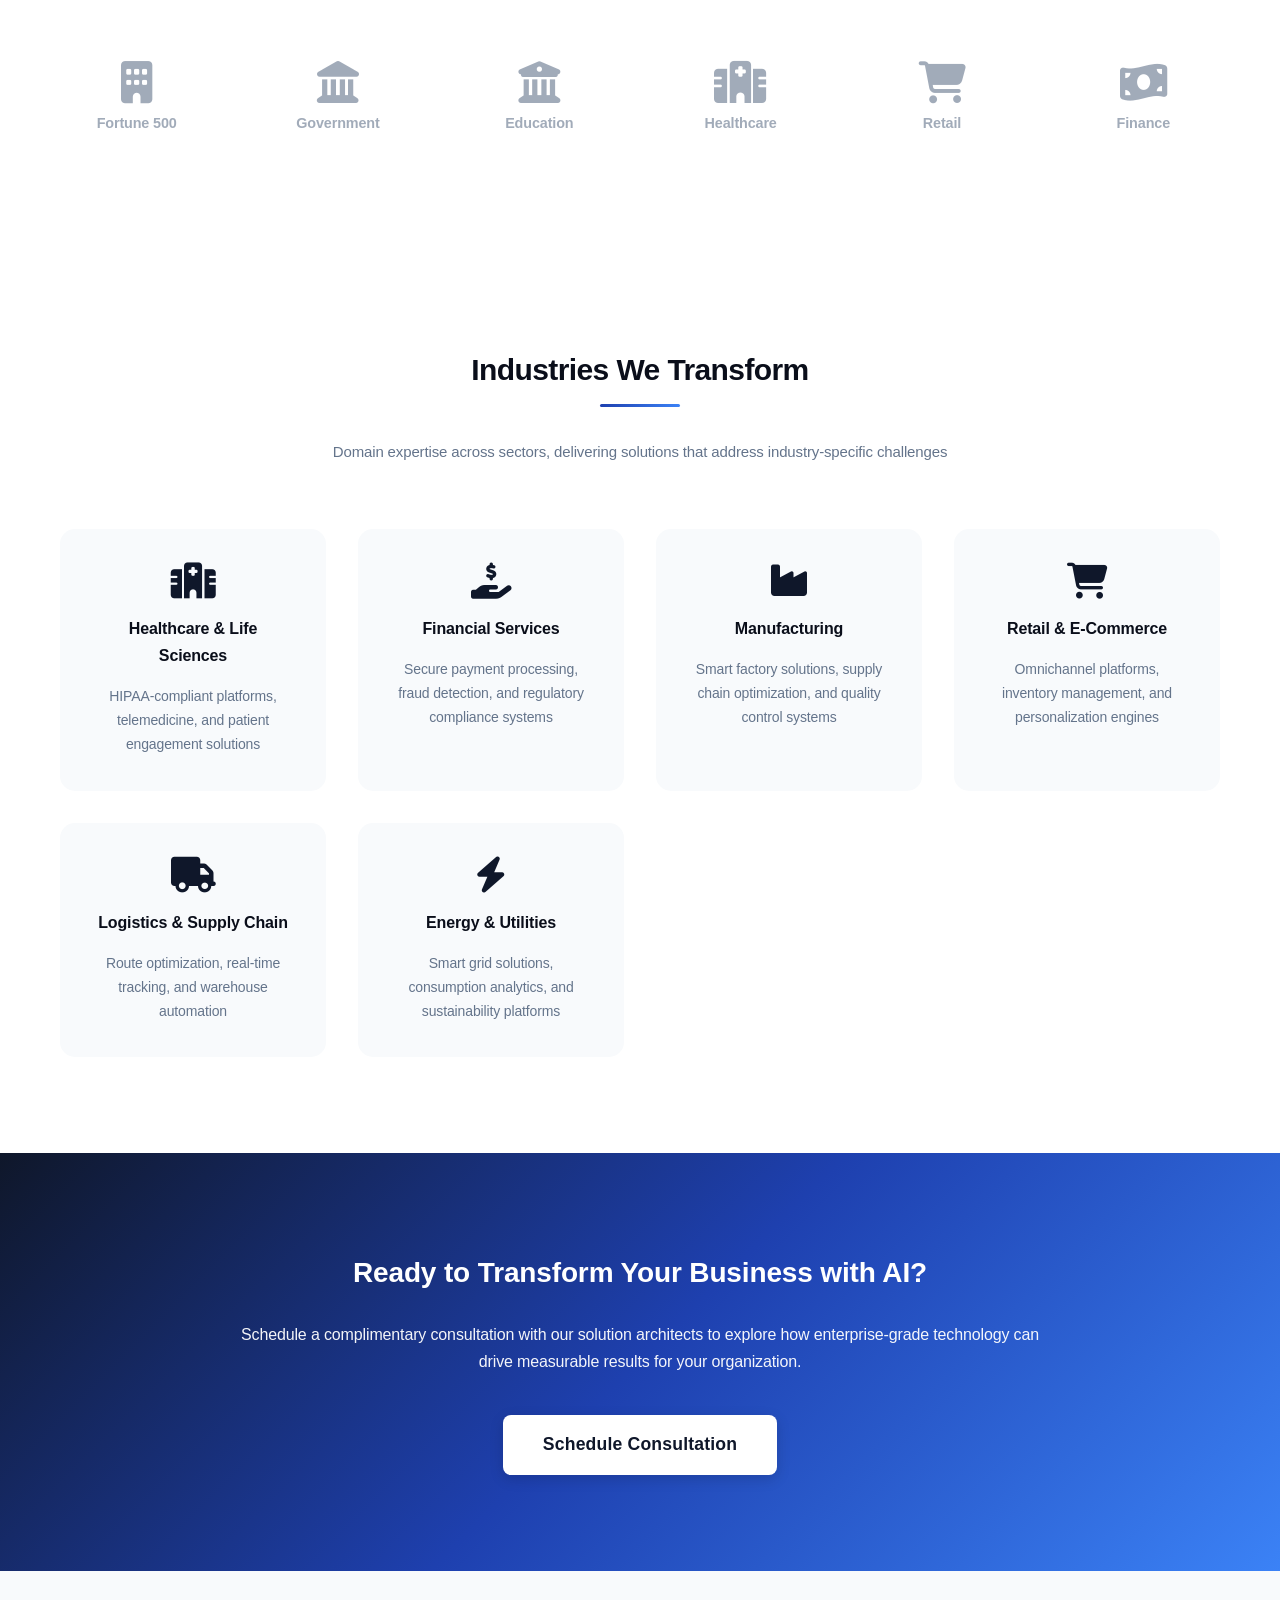
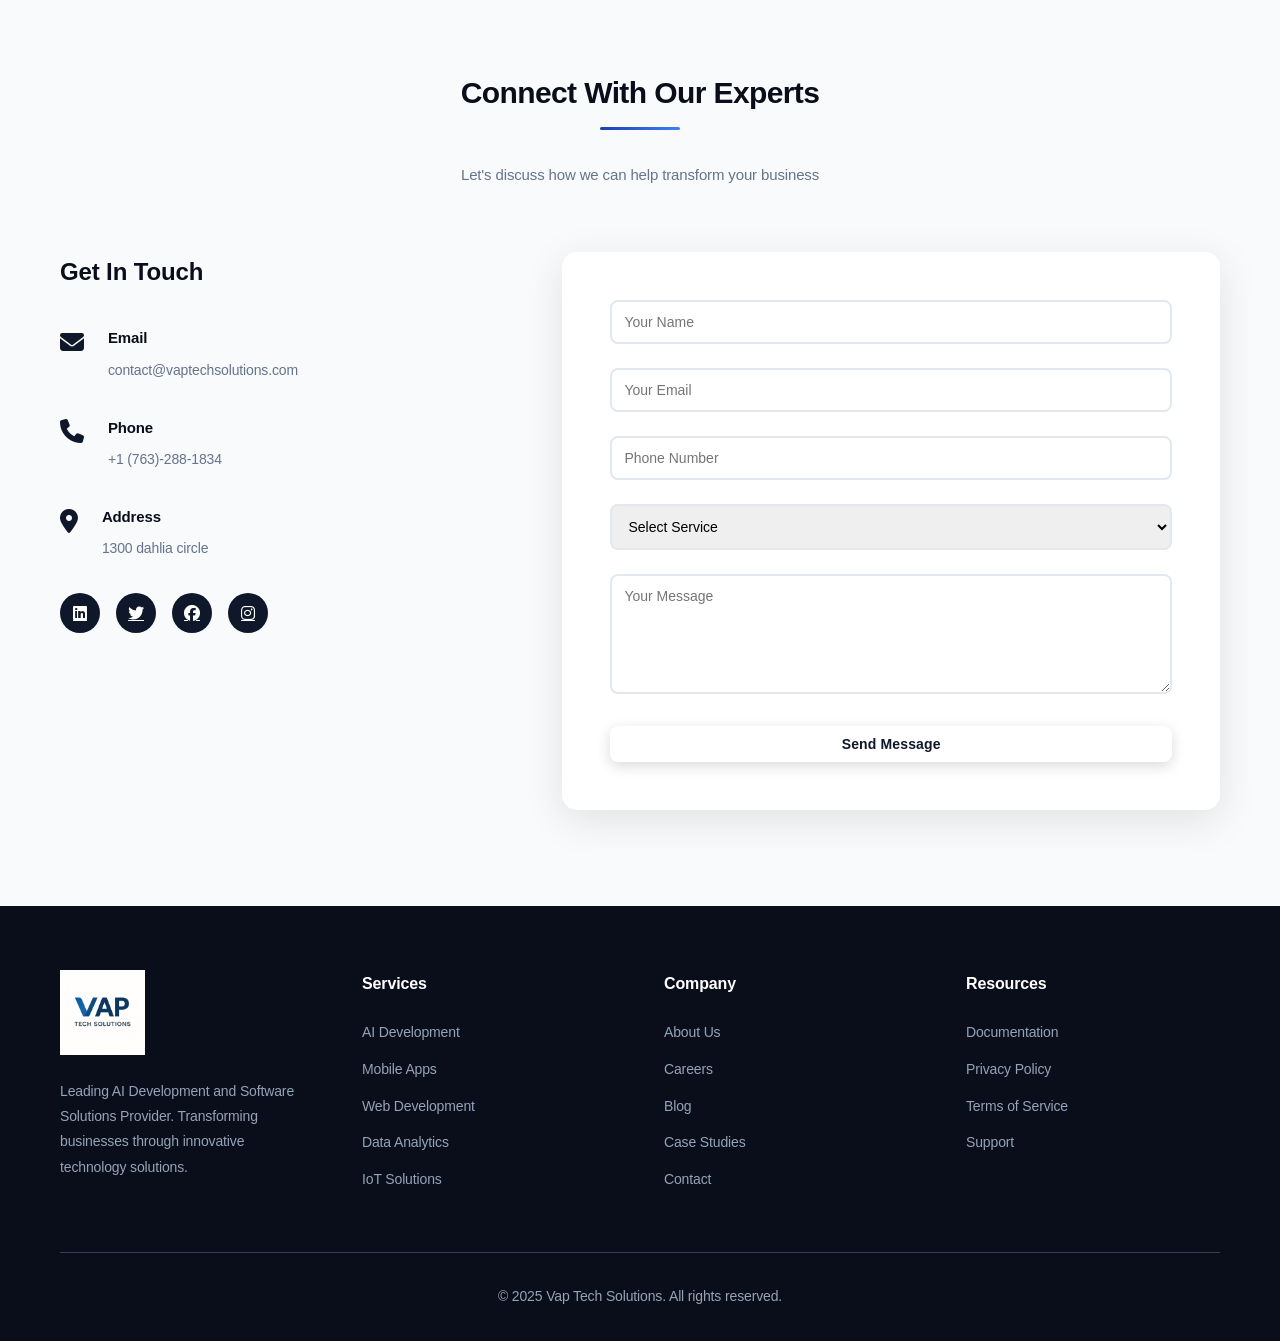
==== commit 3de74a35: "Update logo to use images/logo.jpeg and optimize header spacing" ====
--- a/index.html
+++ b/index.html
@@ -7,14 +7,14 @@
     <title>Vap Tech Solutions - AI Development for Your Business</title>
     <link rel="icon" type="image/svg+xml" href="favicon.svg">
     <link rel="stylesheet" href="styles.css">
-    <link rel="stylesheet" href="https://cdnjs.cloudflare.com/ajax/libs/font-awesome/6.4.0/css/all.min.css">
+    <link rel="stylesheet" href="https://cdnjs.cloudflare.com/ajax/libs/font-awesome/6.4.0/css/all.min.css" integrity="sha512-iecdLmaskl7CVkqkXNQ/ZH/XLlvWZOJyj7Yy7tcenmpD1ypASozpmT/E0iPtmFIB46ZmdtAc9eNBvH0H/ZpiBw==" crossorigin="anonymous" referrerpolicy="no-referrer">
 </head>
 <body>
     <!-- Navigation -->
     <nav class="navbar">
         <div class="container">
             <div class="nav-brand">
-                <img src="logo.svg" alt="Vap Tech Solutions" class="logo">
+                <img src="images/logo.jpeg" alt="Vap Tech Solutions" class="logo">
             </div>
             <ul class="nav-menu" id="navMenu">
                 <li><a href="#home" class="nav-link">Home</a></li>
@@ -405,7 +405,7 @@
         <div class="container">
             <div class="footer-grid">
                 <div class="footer-col">
-                    <img src="logo-white.svg" alt="Vap Tech Solutions" class="footer-logo">
+                    <img src="images/logo.jpeg" alt="Vap Tech Solutions" class="footer-logo">
                     <p>Leading AI Development and Software Solutions Provider. Transforming businesses through innovative technology solutions.</p>
                 </div>
                 <div class="footer-col">
--- a/styles.css
+++ b/styles.css
@@ -61,7 +61,7 @@
     display: flex;
     justify-content: space-between;
     align-items: center;
-    padding: 1rem 20px;
+    padding: 0 20px;
 }
 
 .nav-brand h2 {
@@ -71,7 +71,7 @@
 }
 
 .nav-brand .logo {
-    height: 45px;
+    height: 80px;
     width: auto;
     cursor: pointer;
     transition: opacity 0.3s ease;
@@ -814,7 +814,7 @@
 }
 
 .footer-logo {
-    height: 40px;
+    height: 85px;
     width: auto;
     margin-bottom: 1rem;
 }
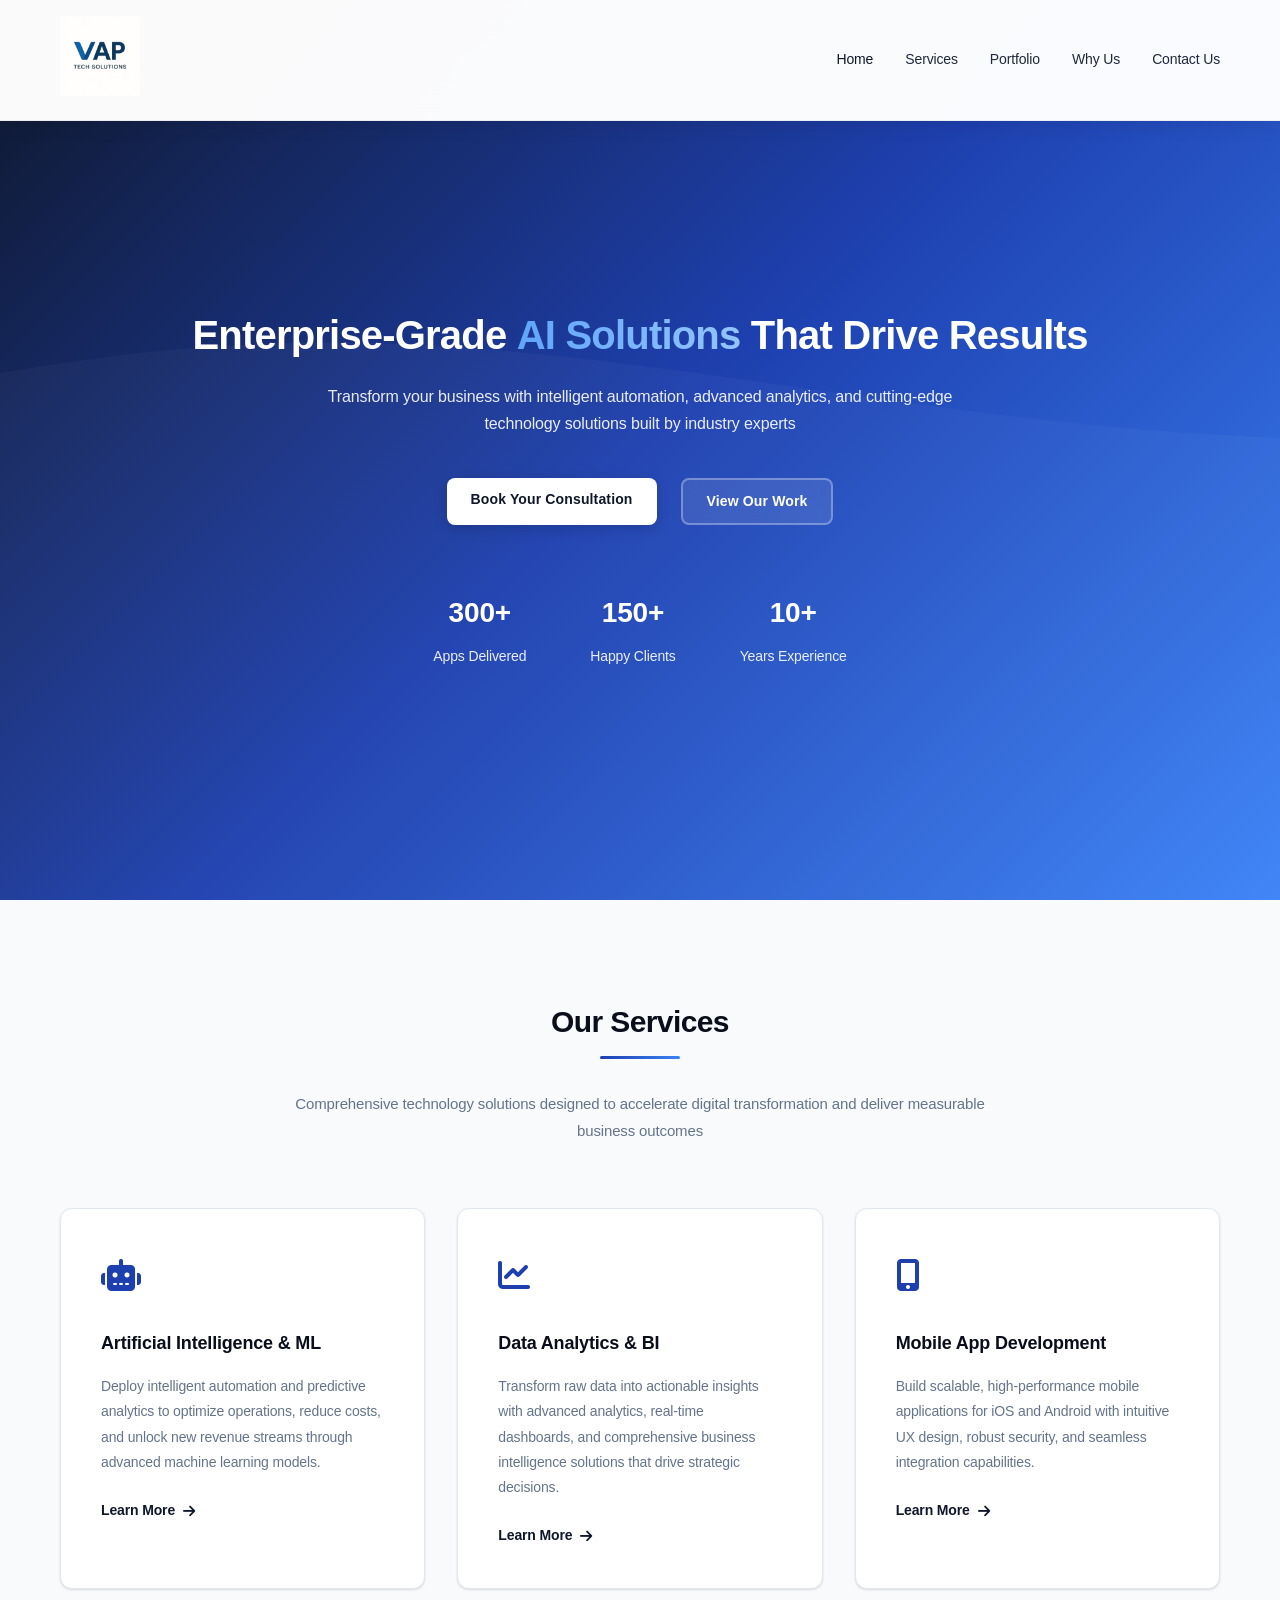
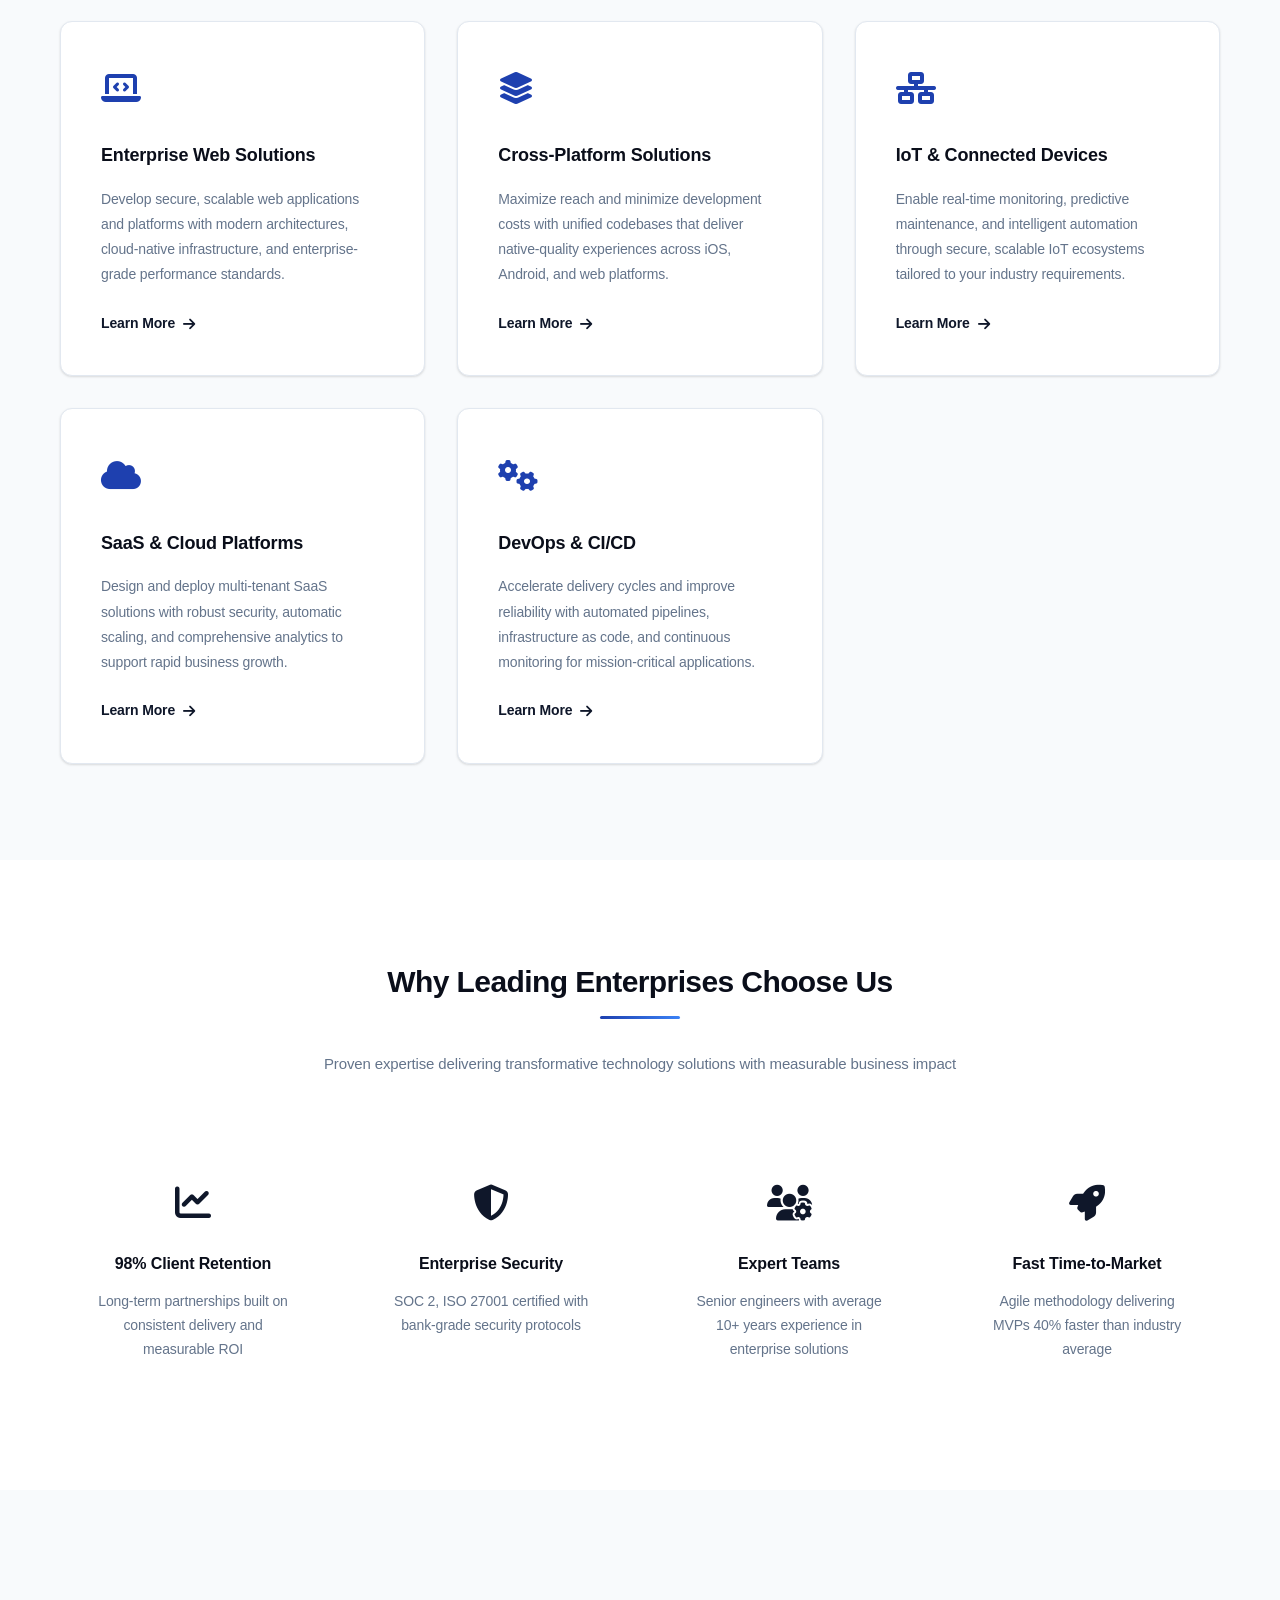
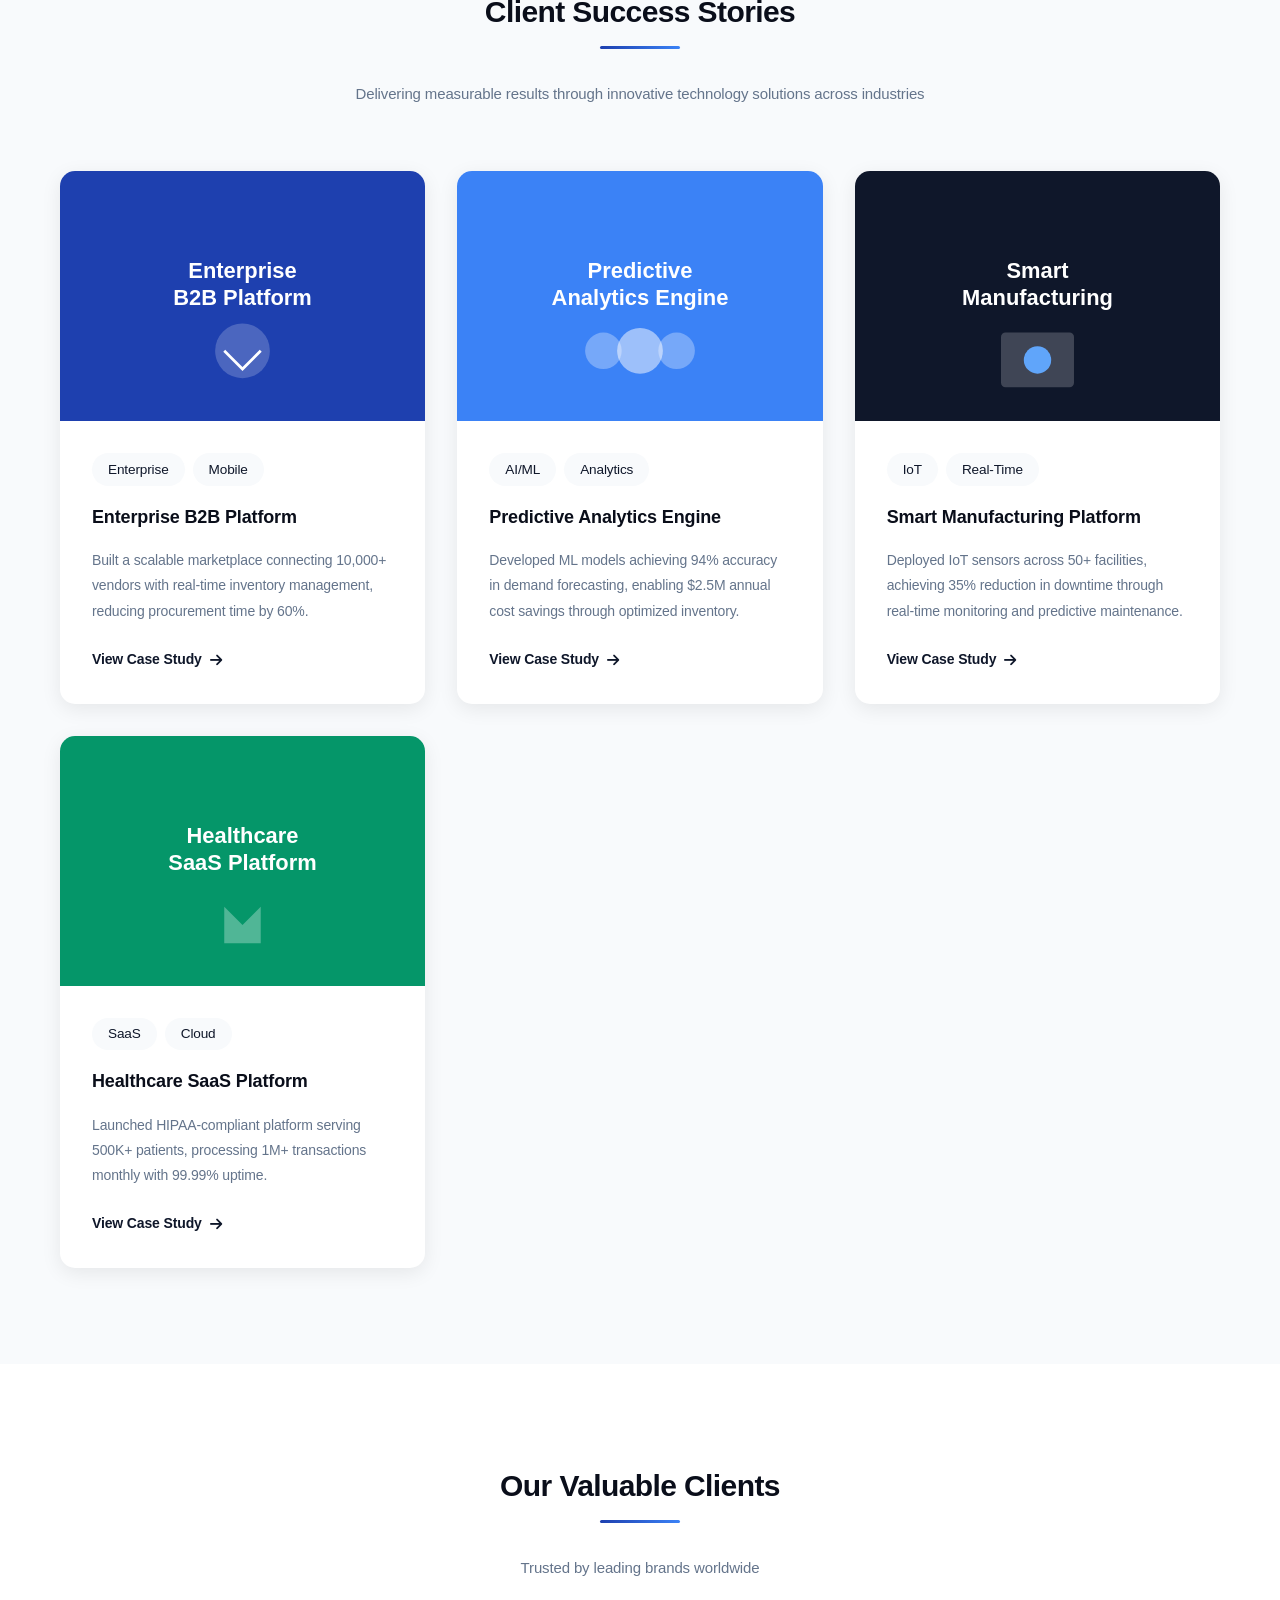
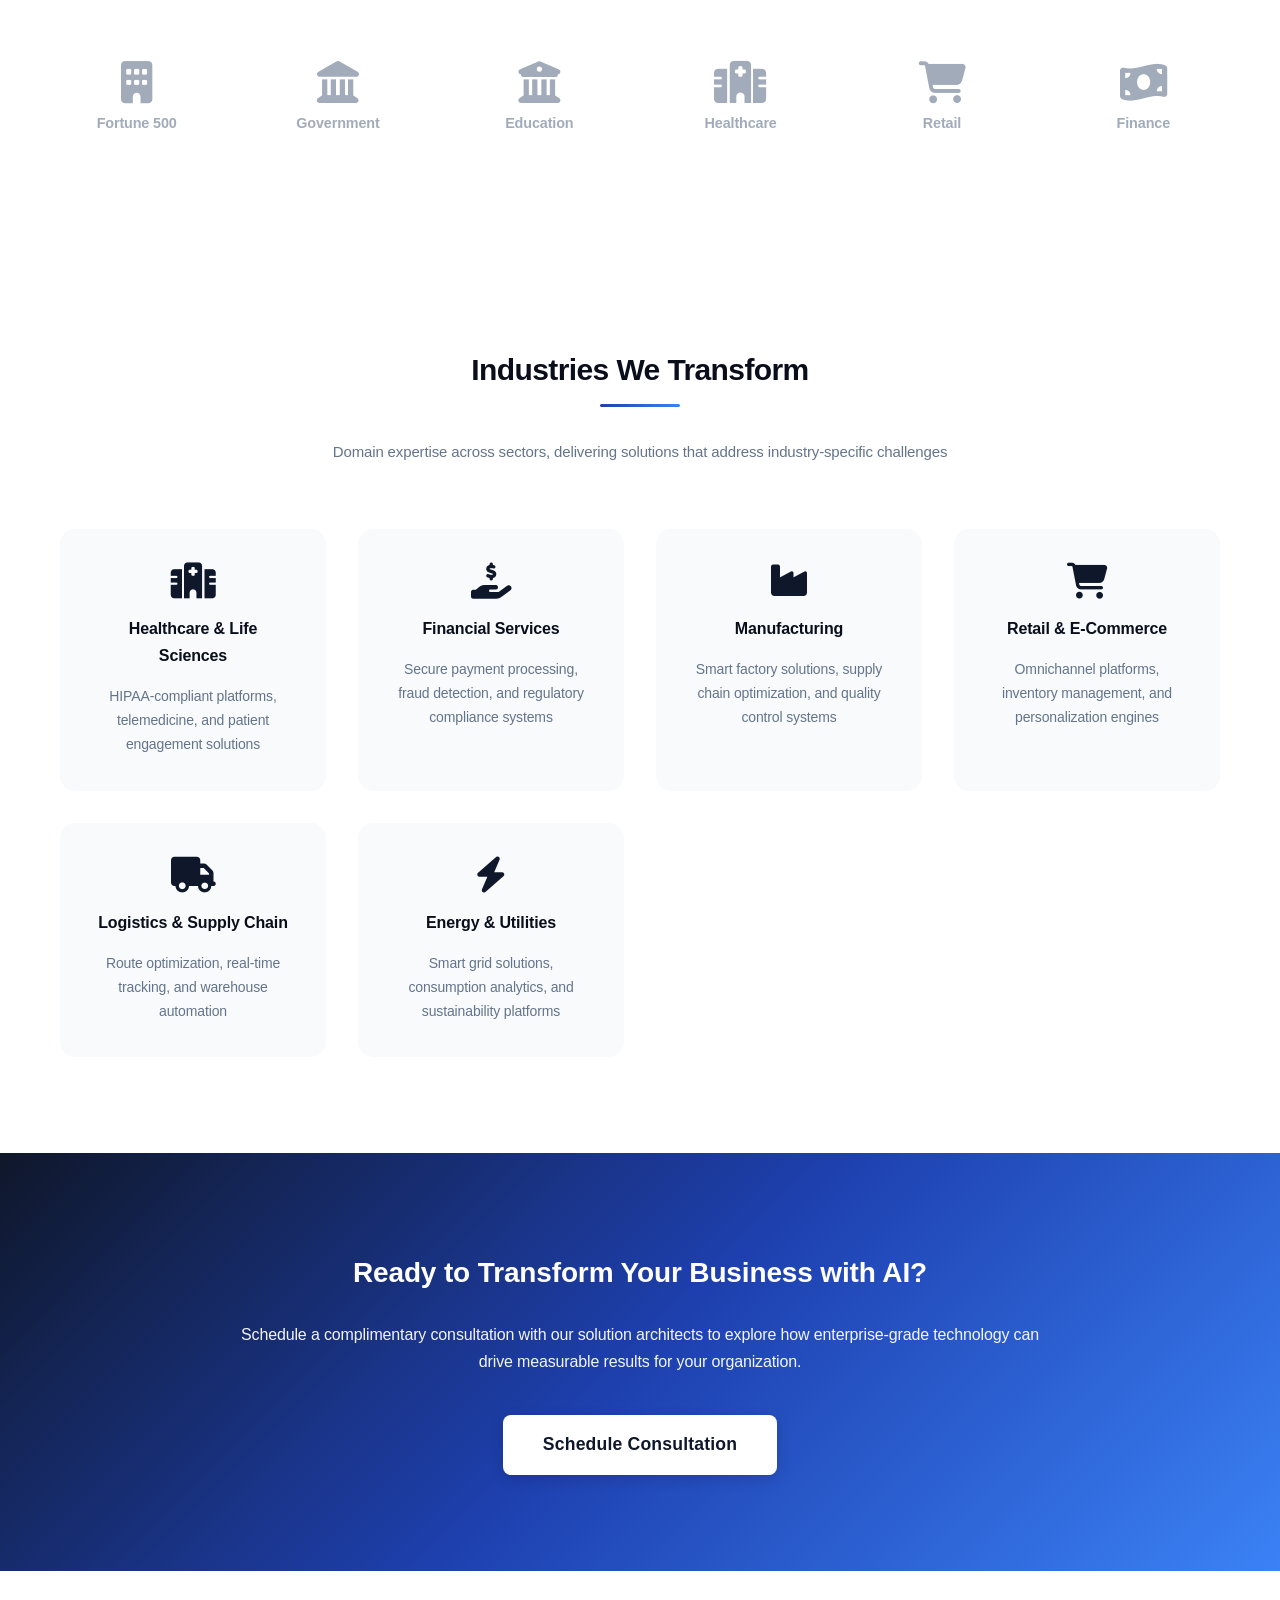
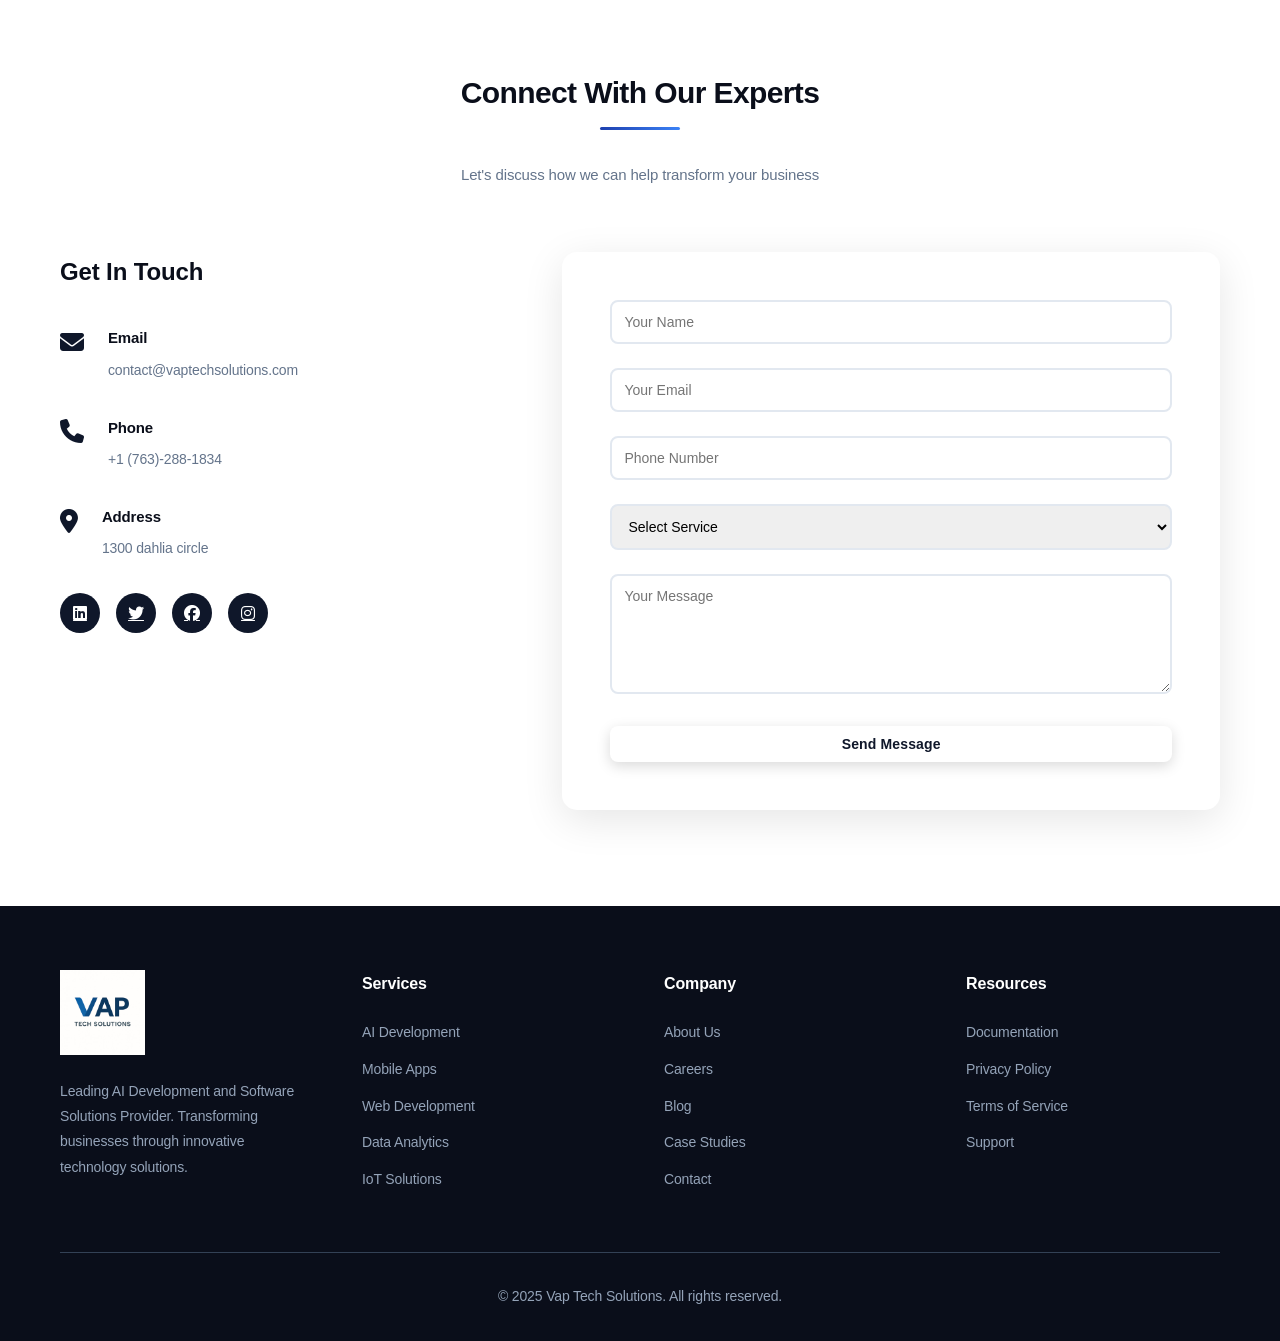
==== commit 84bcb6cd: "Remove background from Contact Us section" ====
--- a/index.html
+++ b/index.html
@@ -21,7 +21,7 @@
                 <li><a href="#services" class="nav-link">Services</a></li>
                 <li><a href="#portfolio" class="nav-link">Portfolio</a></li>
                 <li><a href="#why-us" class="nav-link">Why Us</a></li>
-                <li><a href="#contact" class="nav-link btn-primary">Contact Us</a></li>
+                <li><a href="#contact" class="nav-link">Contact Us</a></li>
             </ul>
             <div class="hamburger" id="hamburger">
                 <span></span>
--- a/styles.css
+++ b/styles.css
@@ -699,7 +699,6 @@
    ============================================ */
 .contact {
     padding: 6rem 0;
-    background: var(--light-color);
 }
 
 .contact-container {
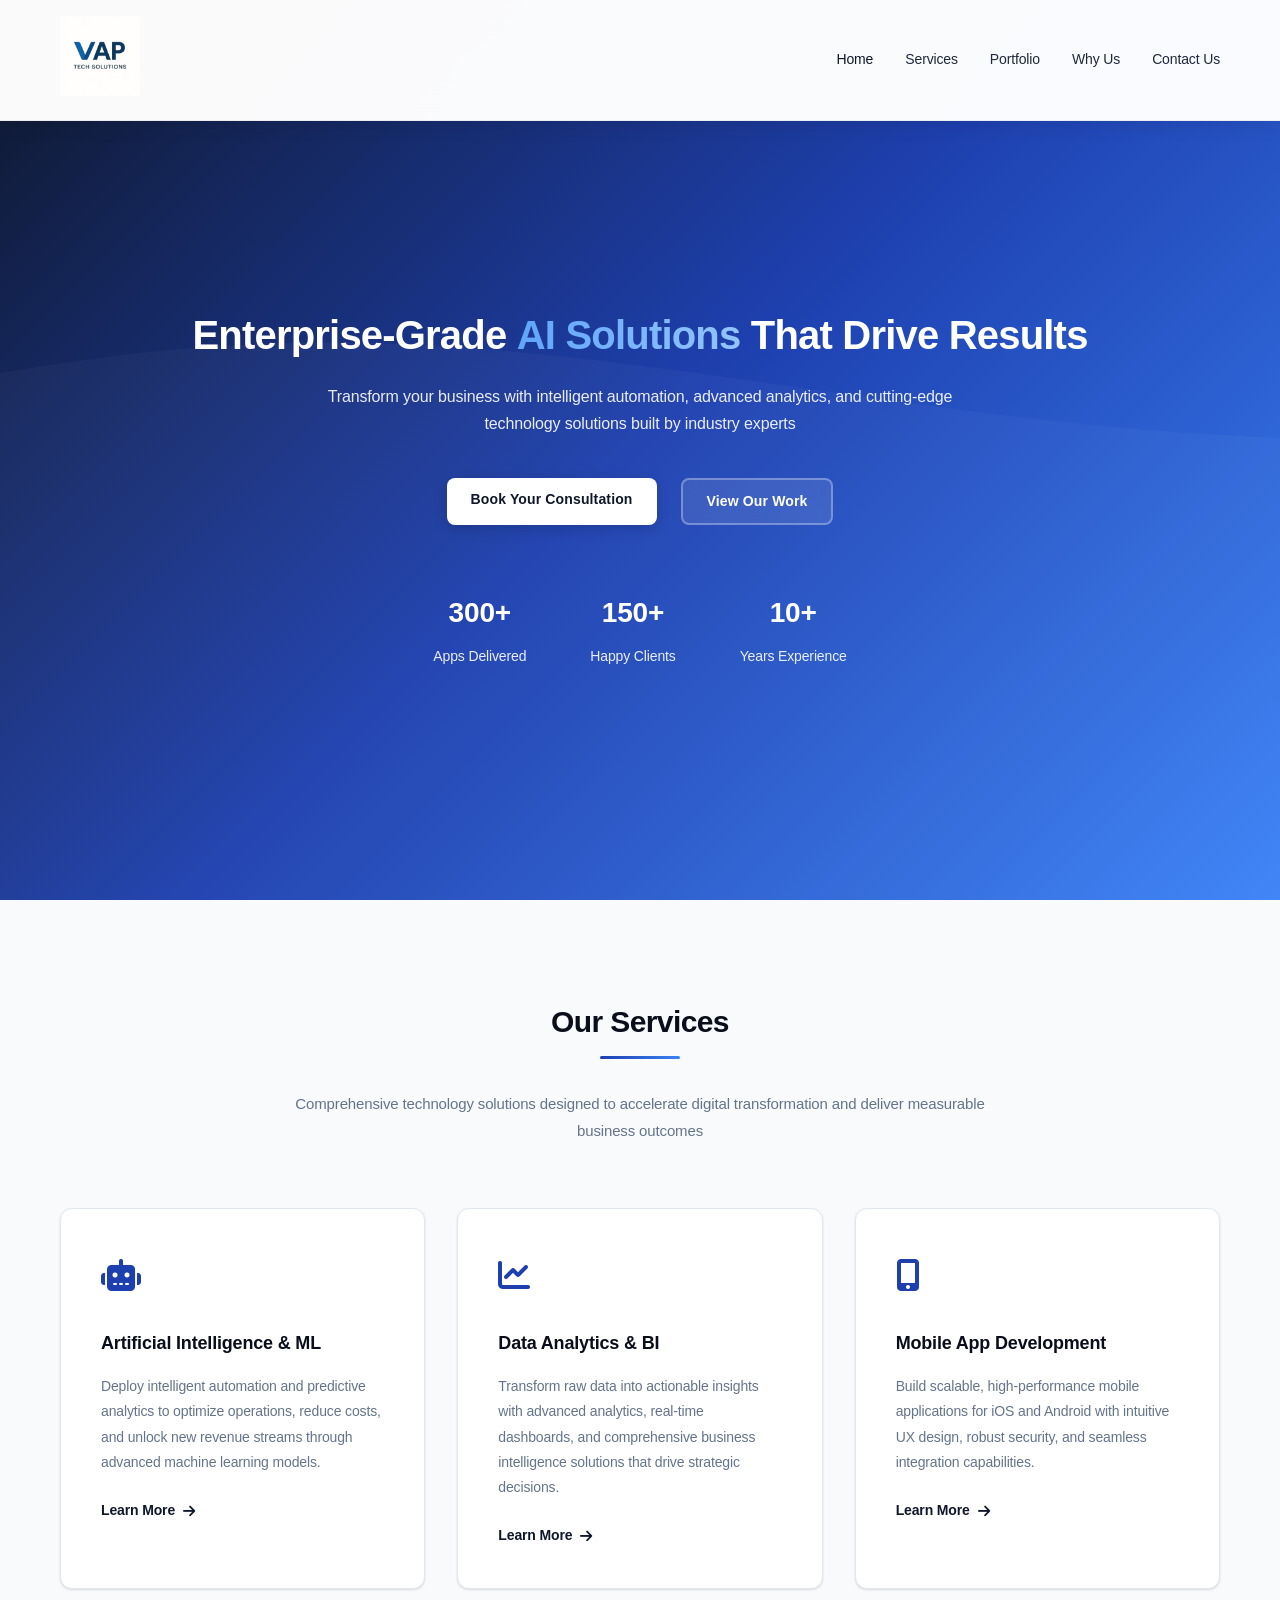
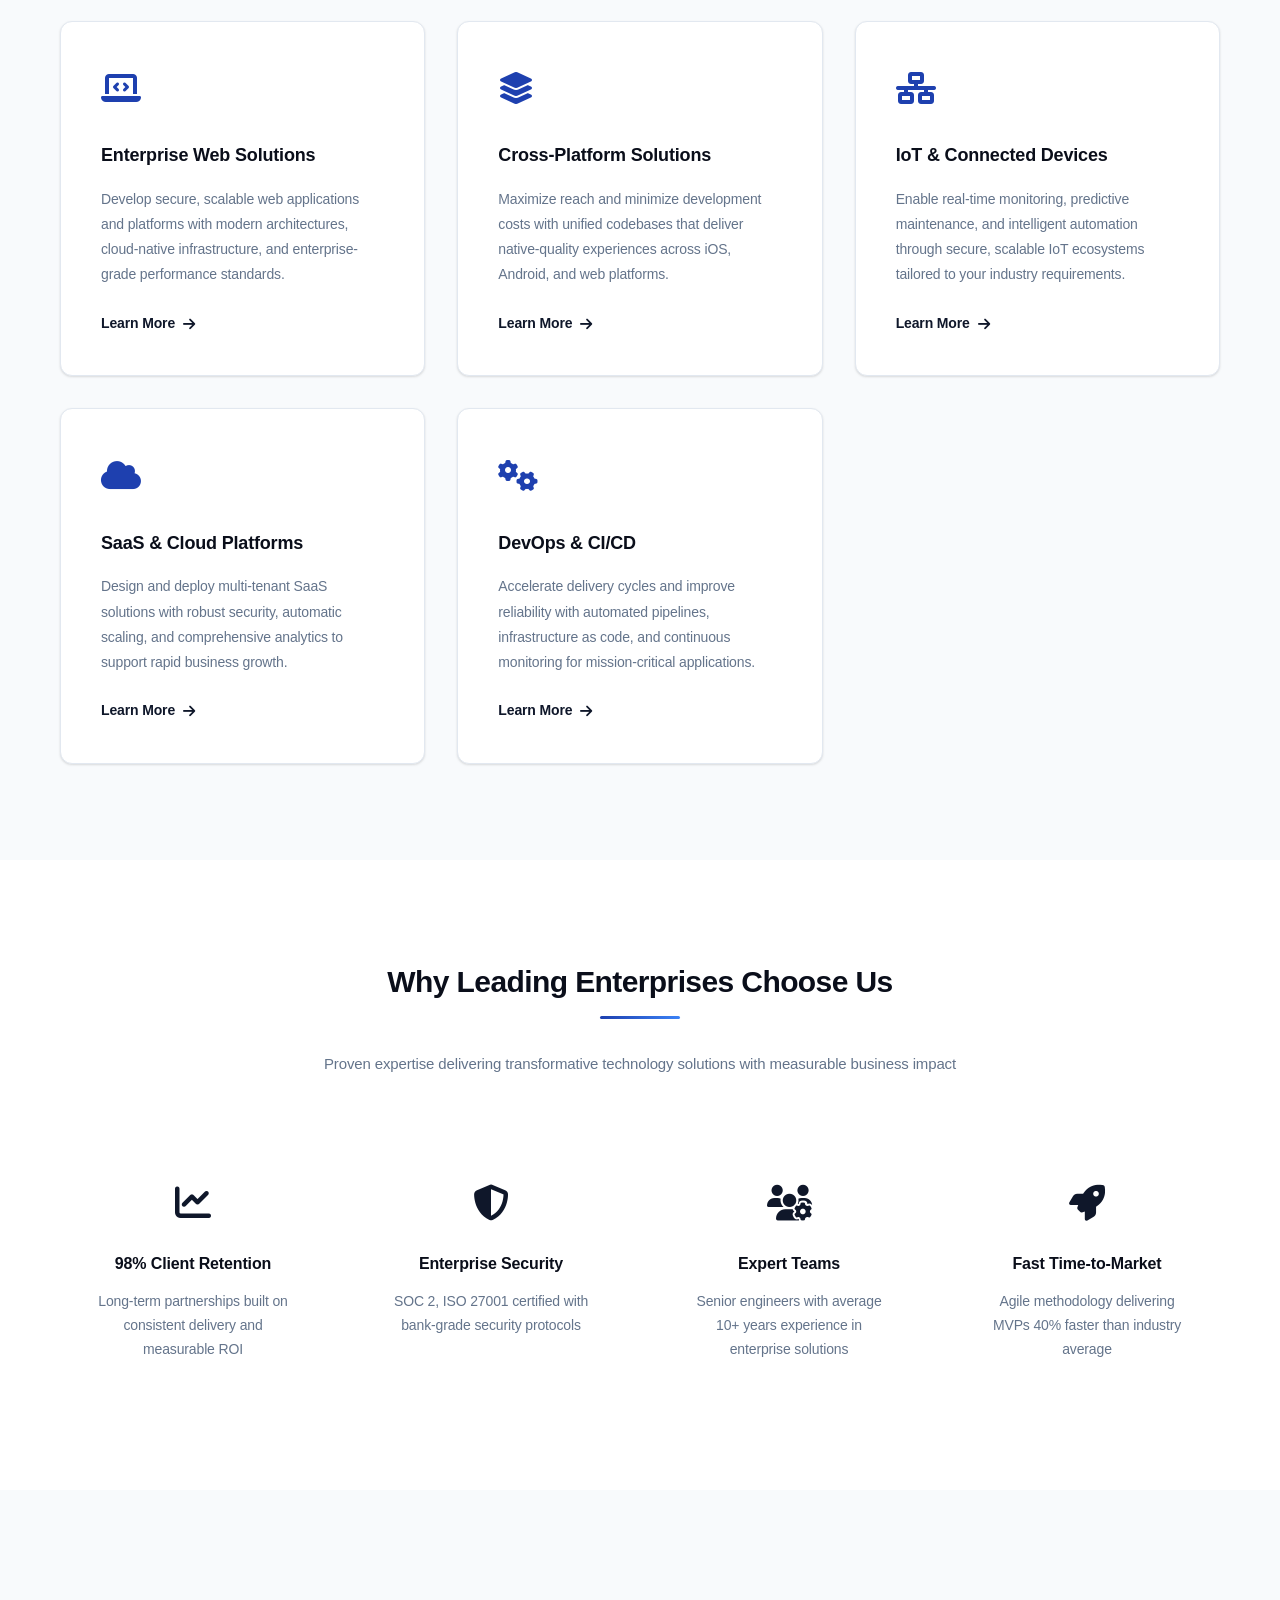
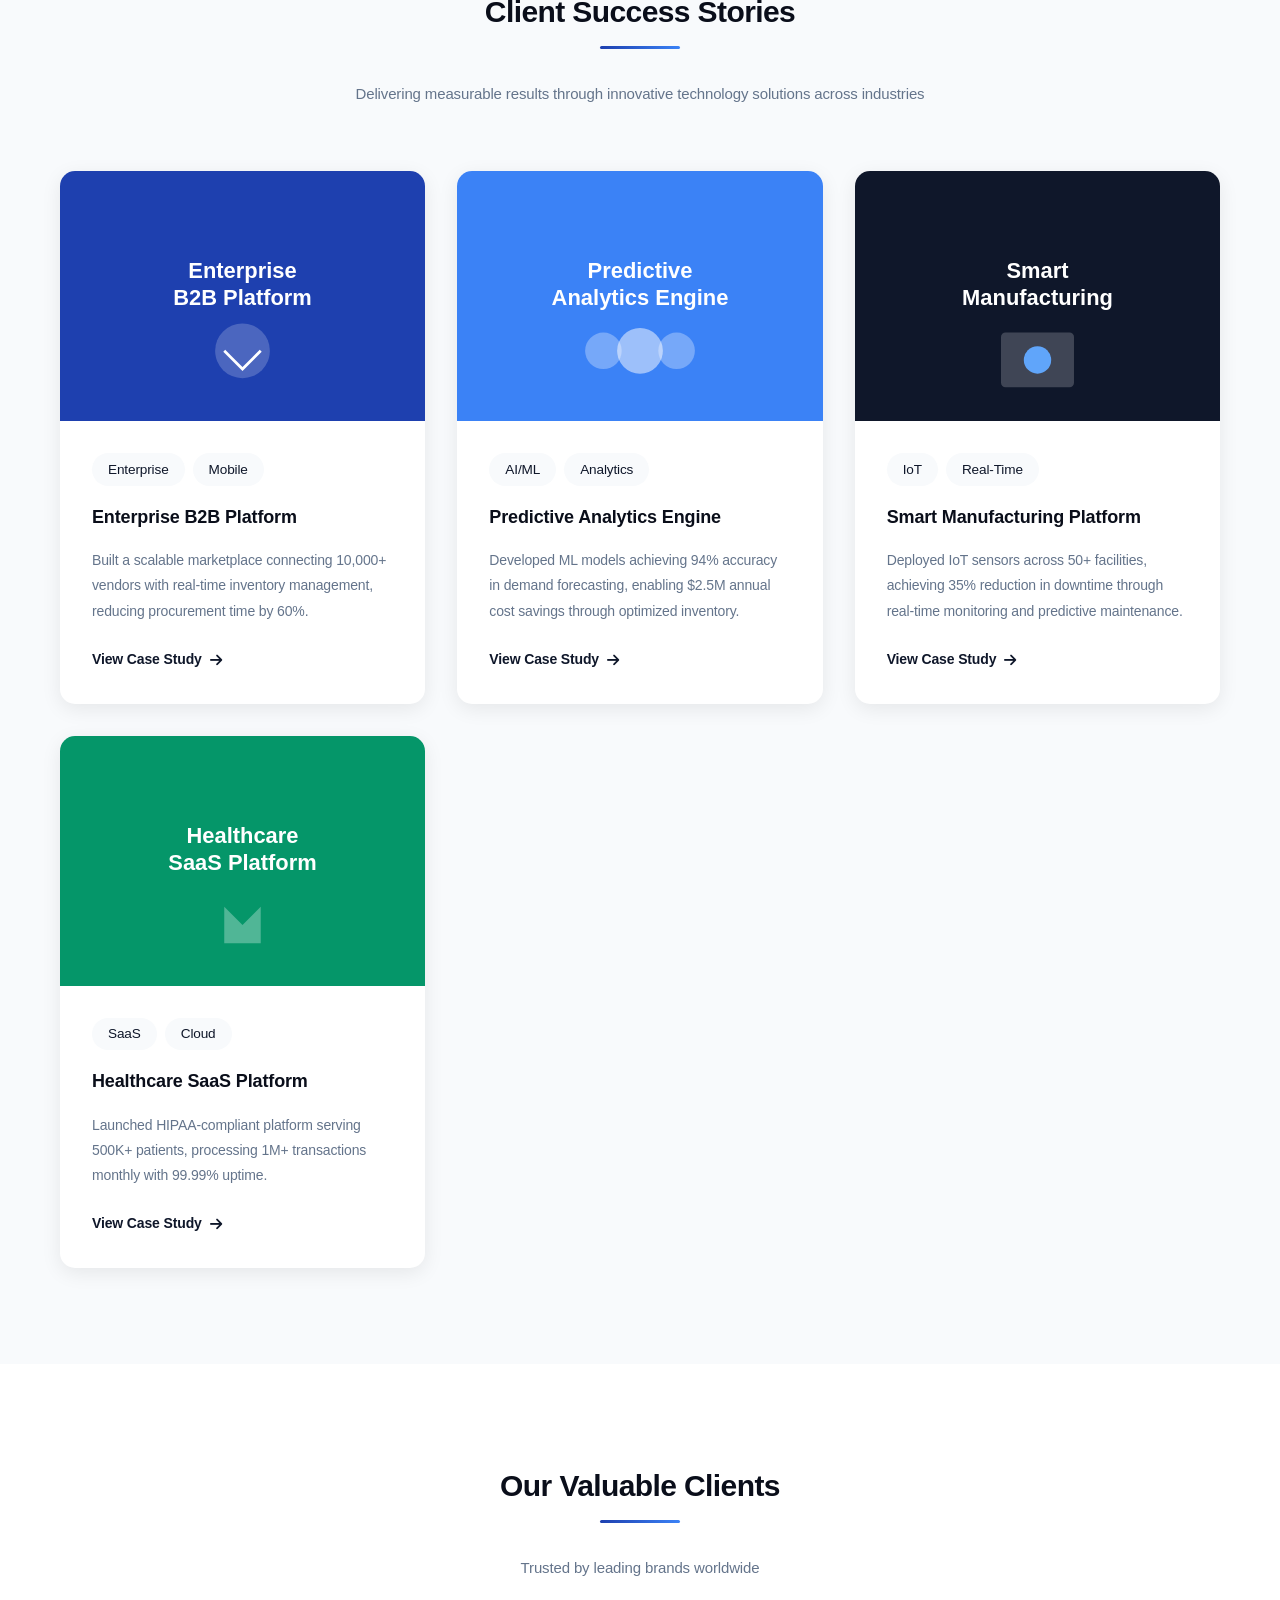
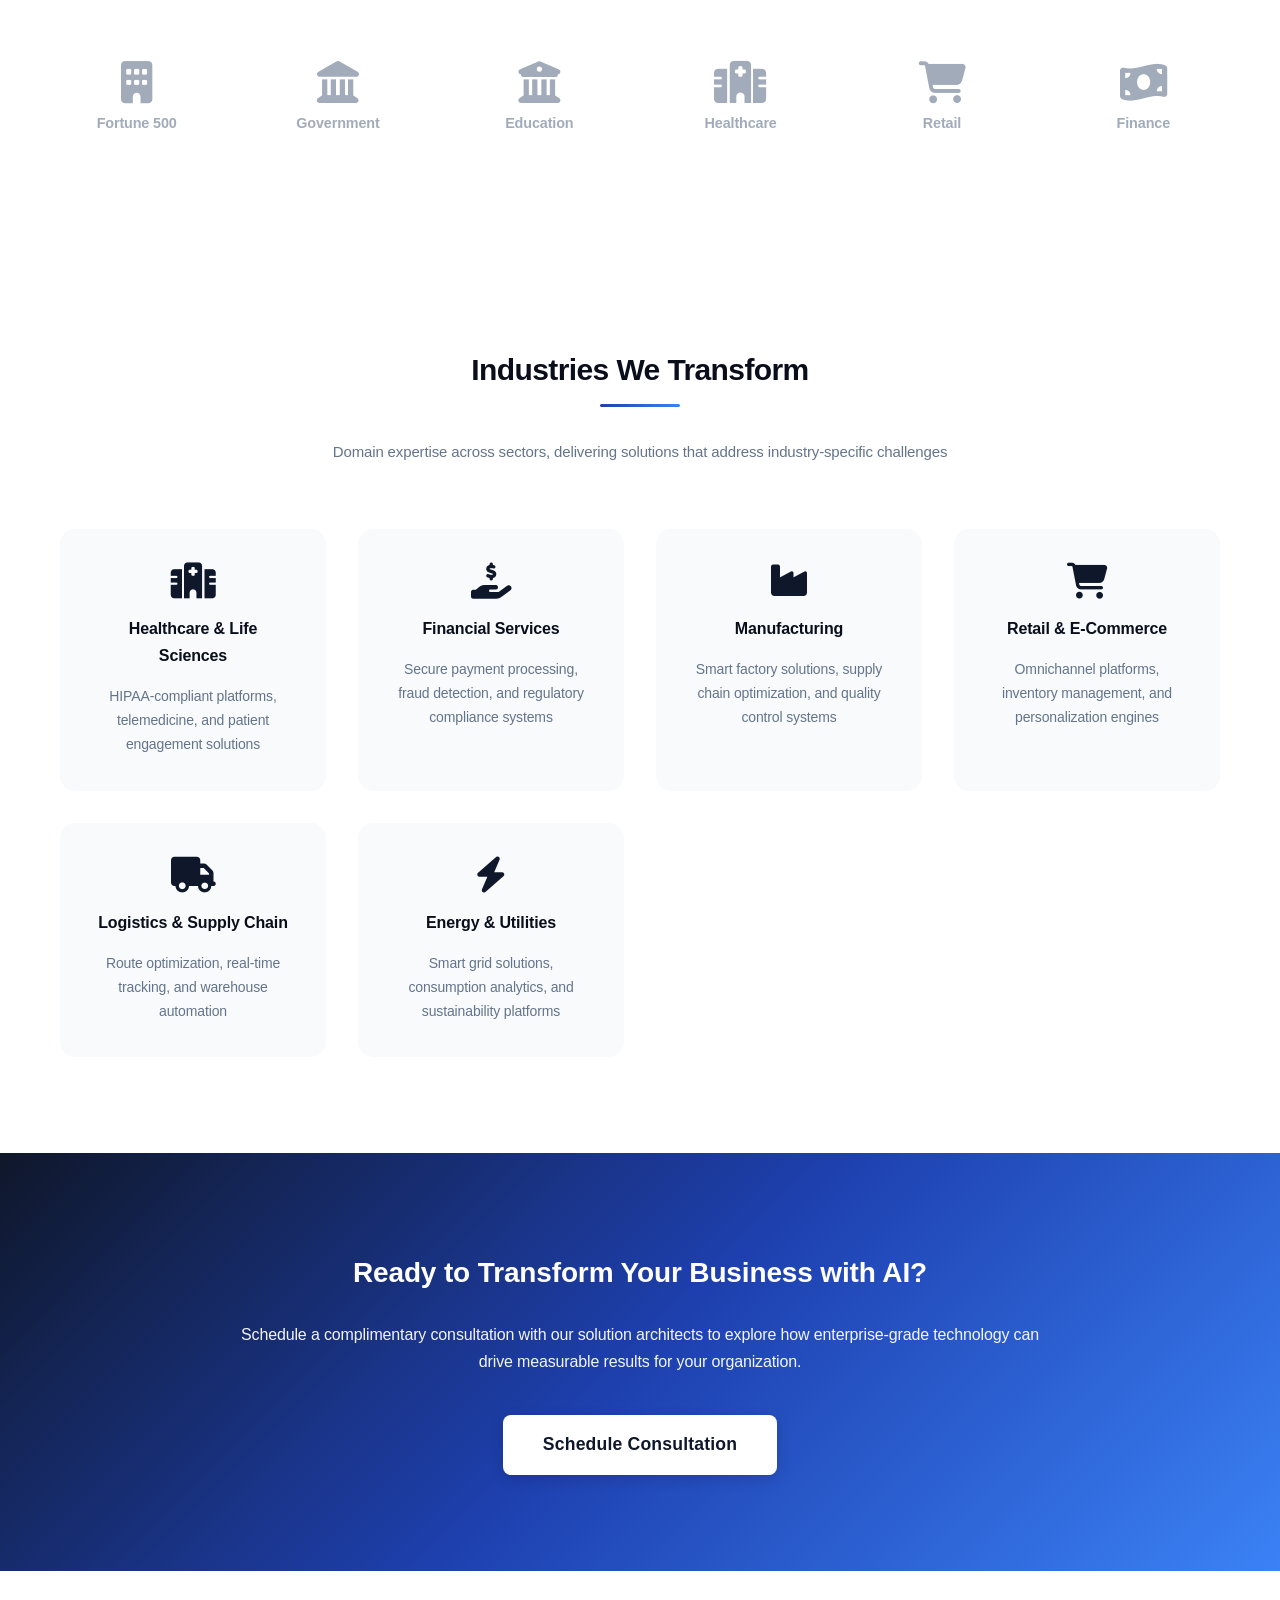
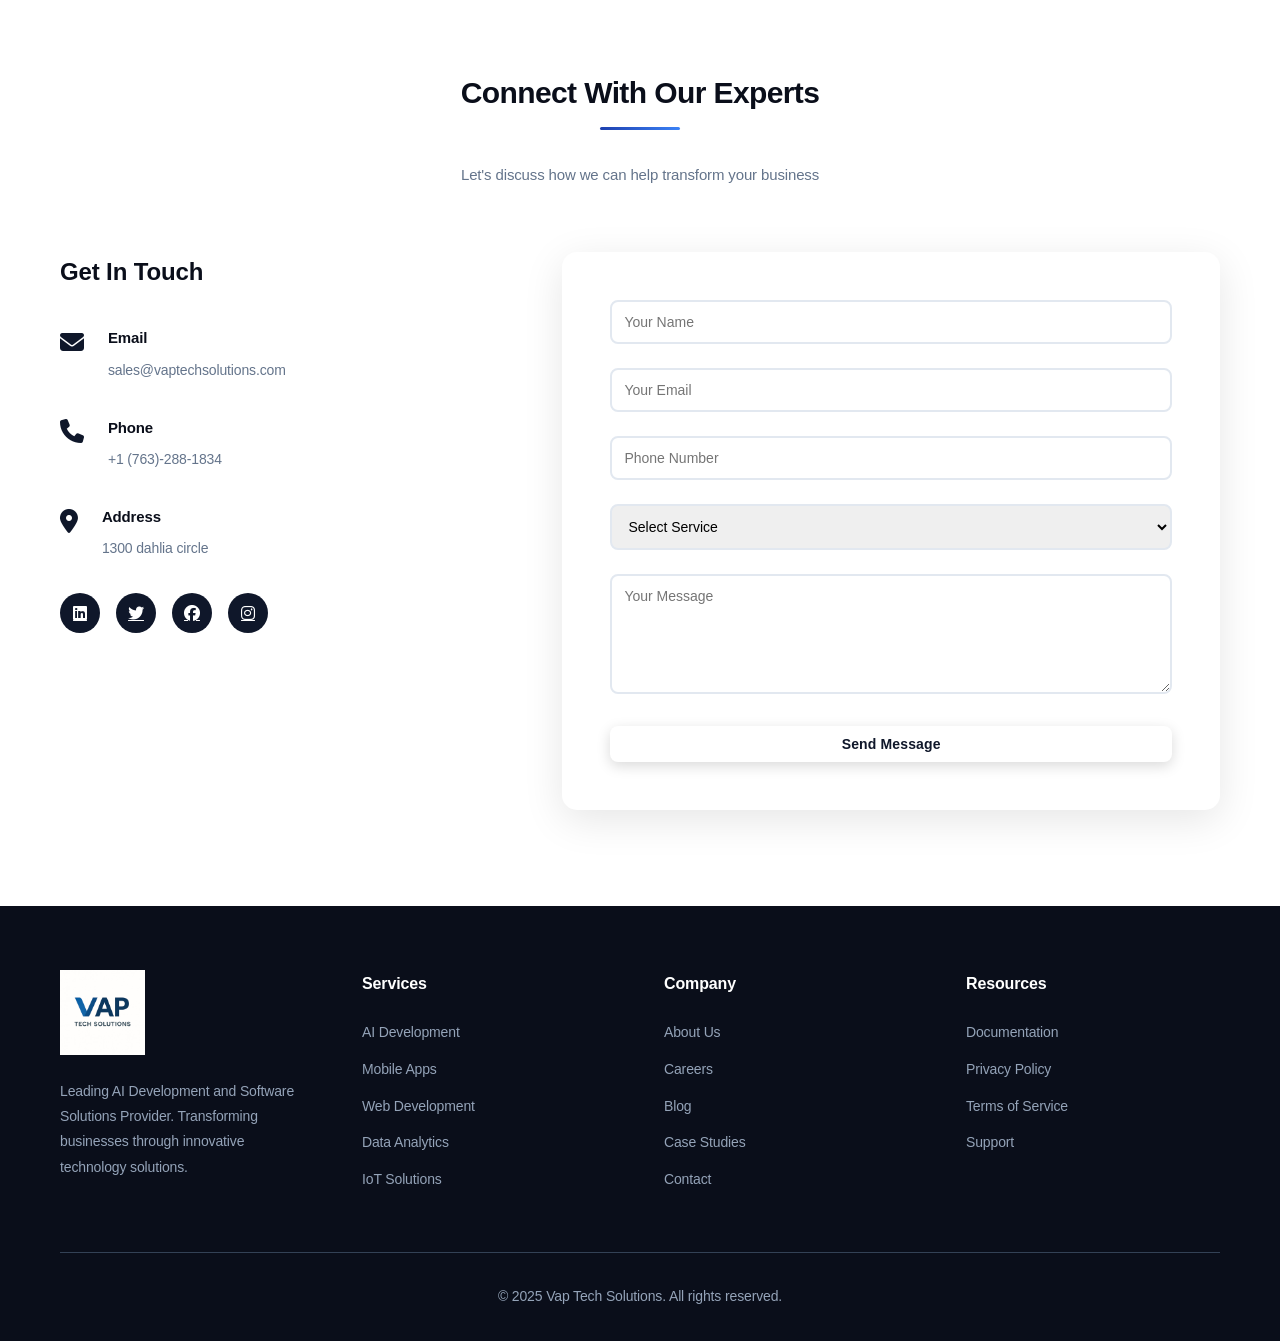
==== commit 7c7afdfa: "Update email to sales@vaptechsolutions.com" ====
--- a/index.html
+++ b/index.html
@@ -347,7 +347,7 @@
                         <i class="fas fa-envelope"></i>
                         <div>
                             <h4>Email</h4>
-                            <p>contact@vaptechsolutions.com</p>
+                            <p>sales@vaptechsolutions.com</p>
                         </div>
                     </div>
                     <div class="contact-item">
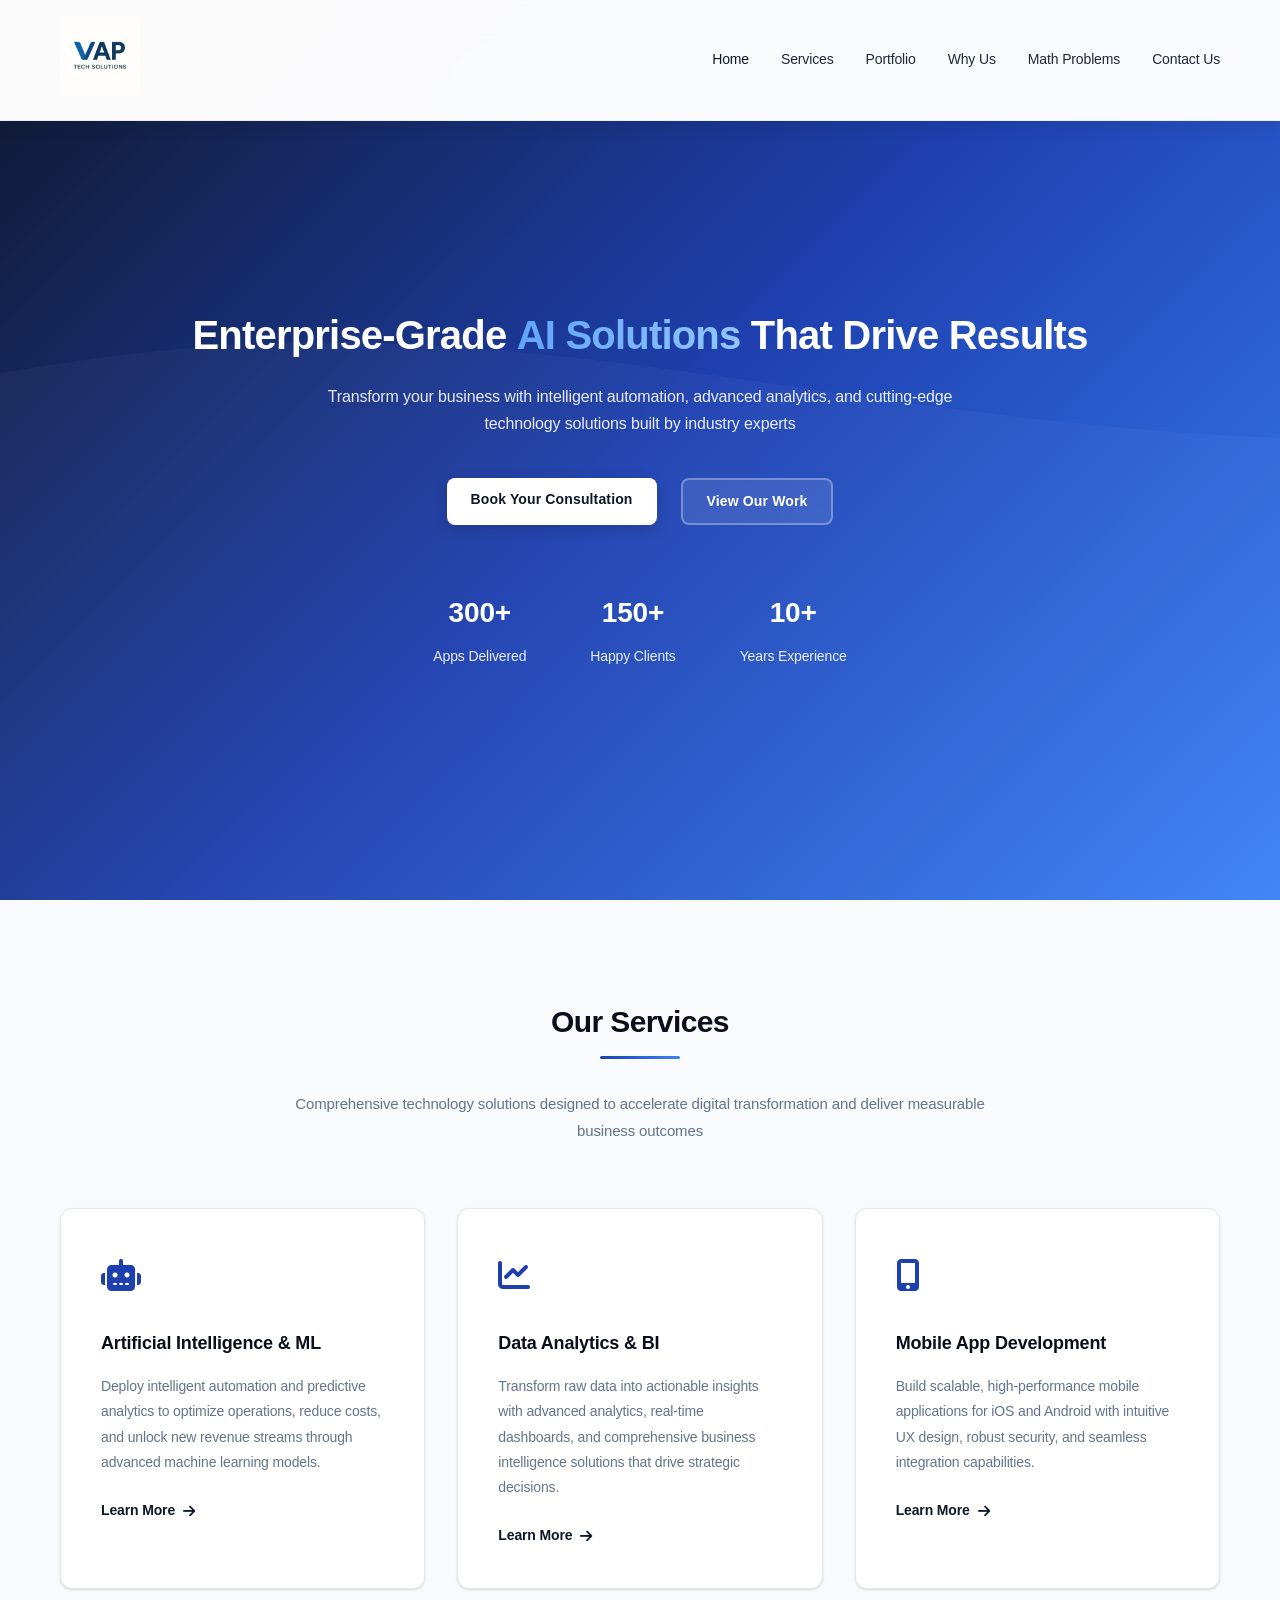
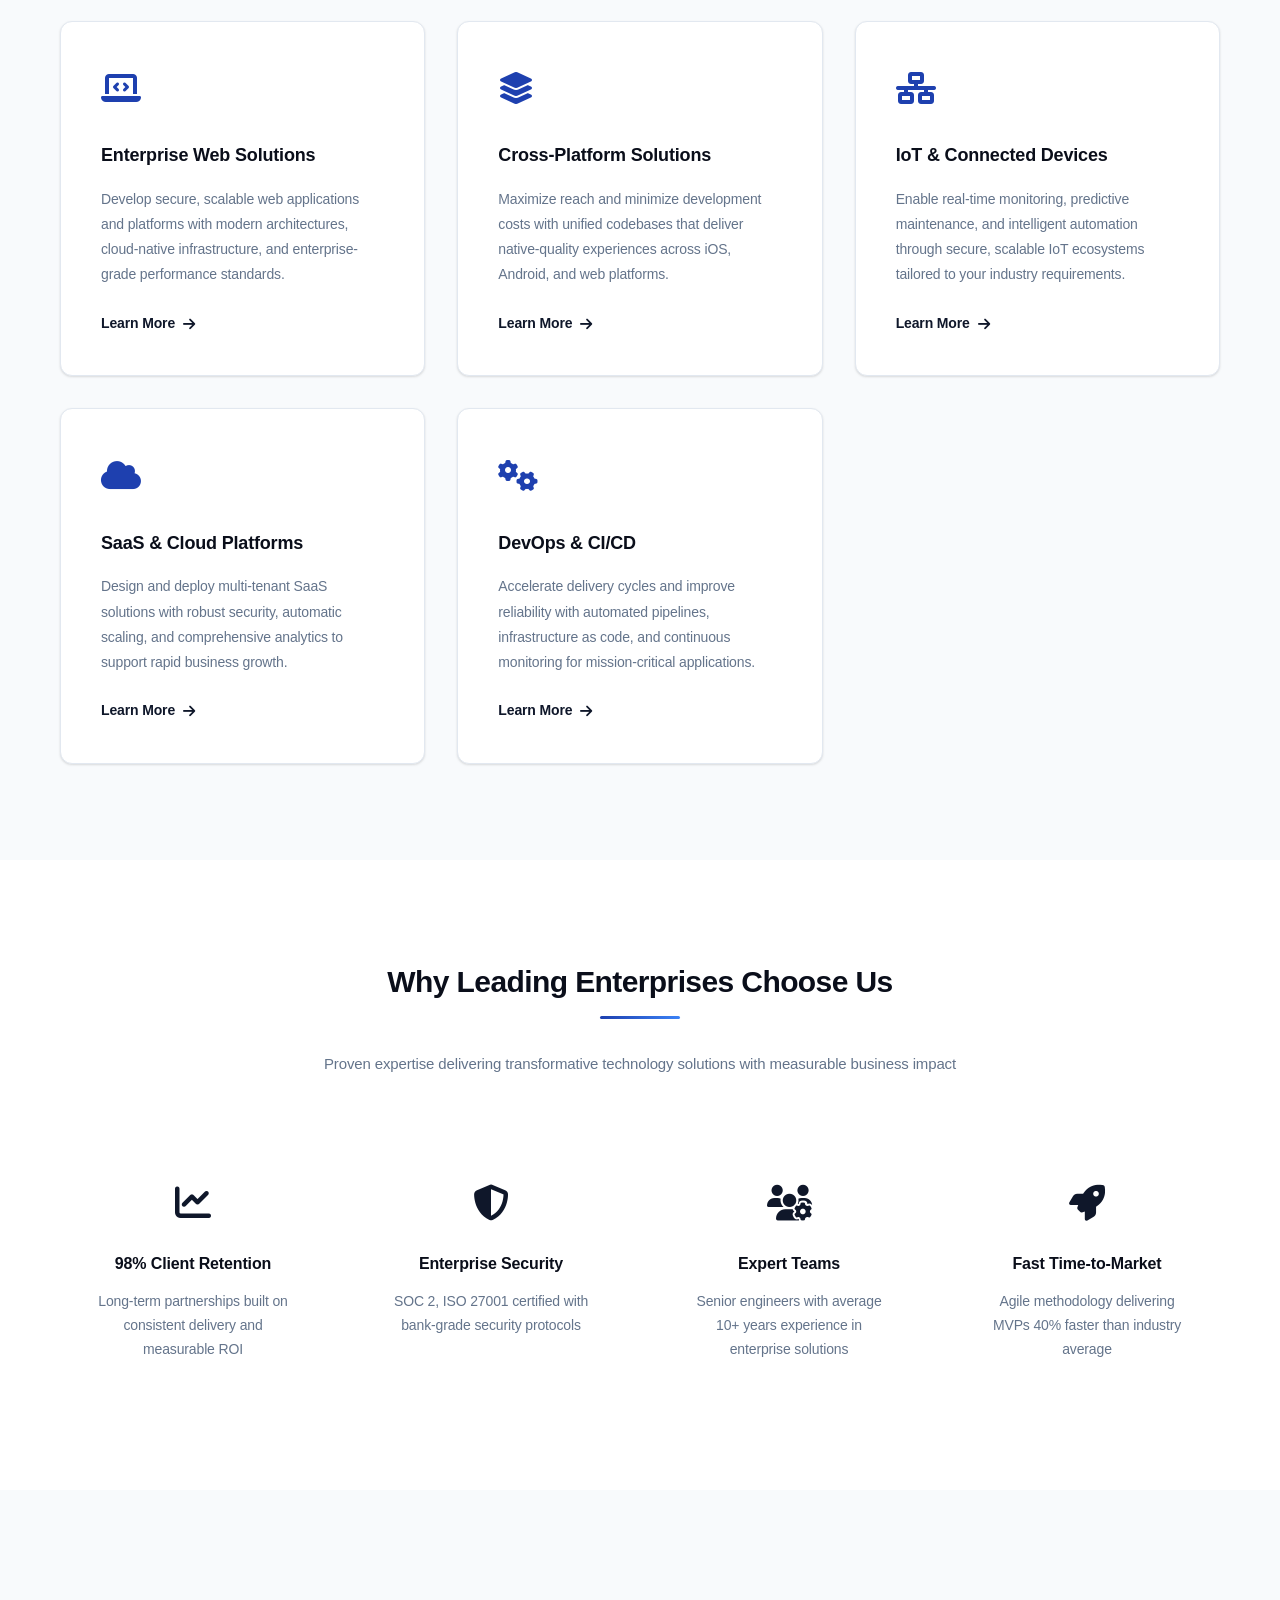
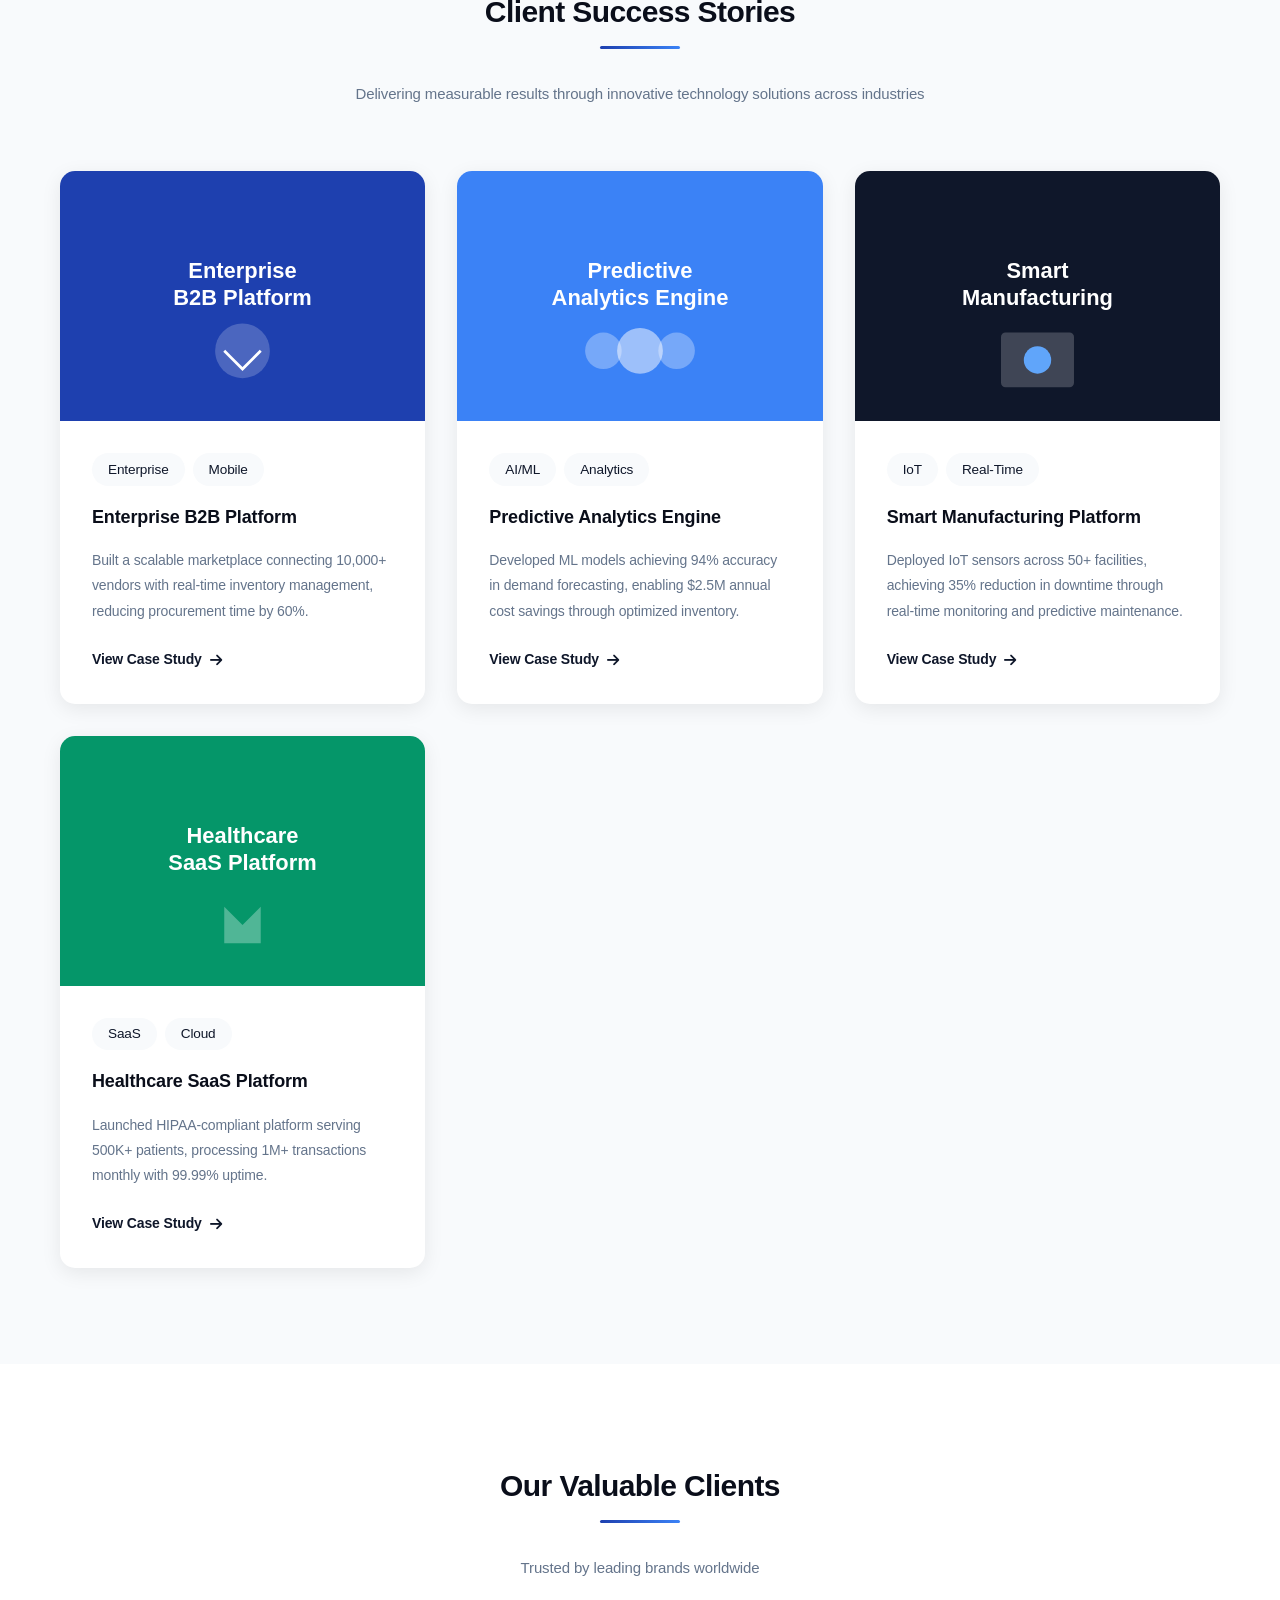
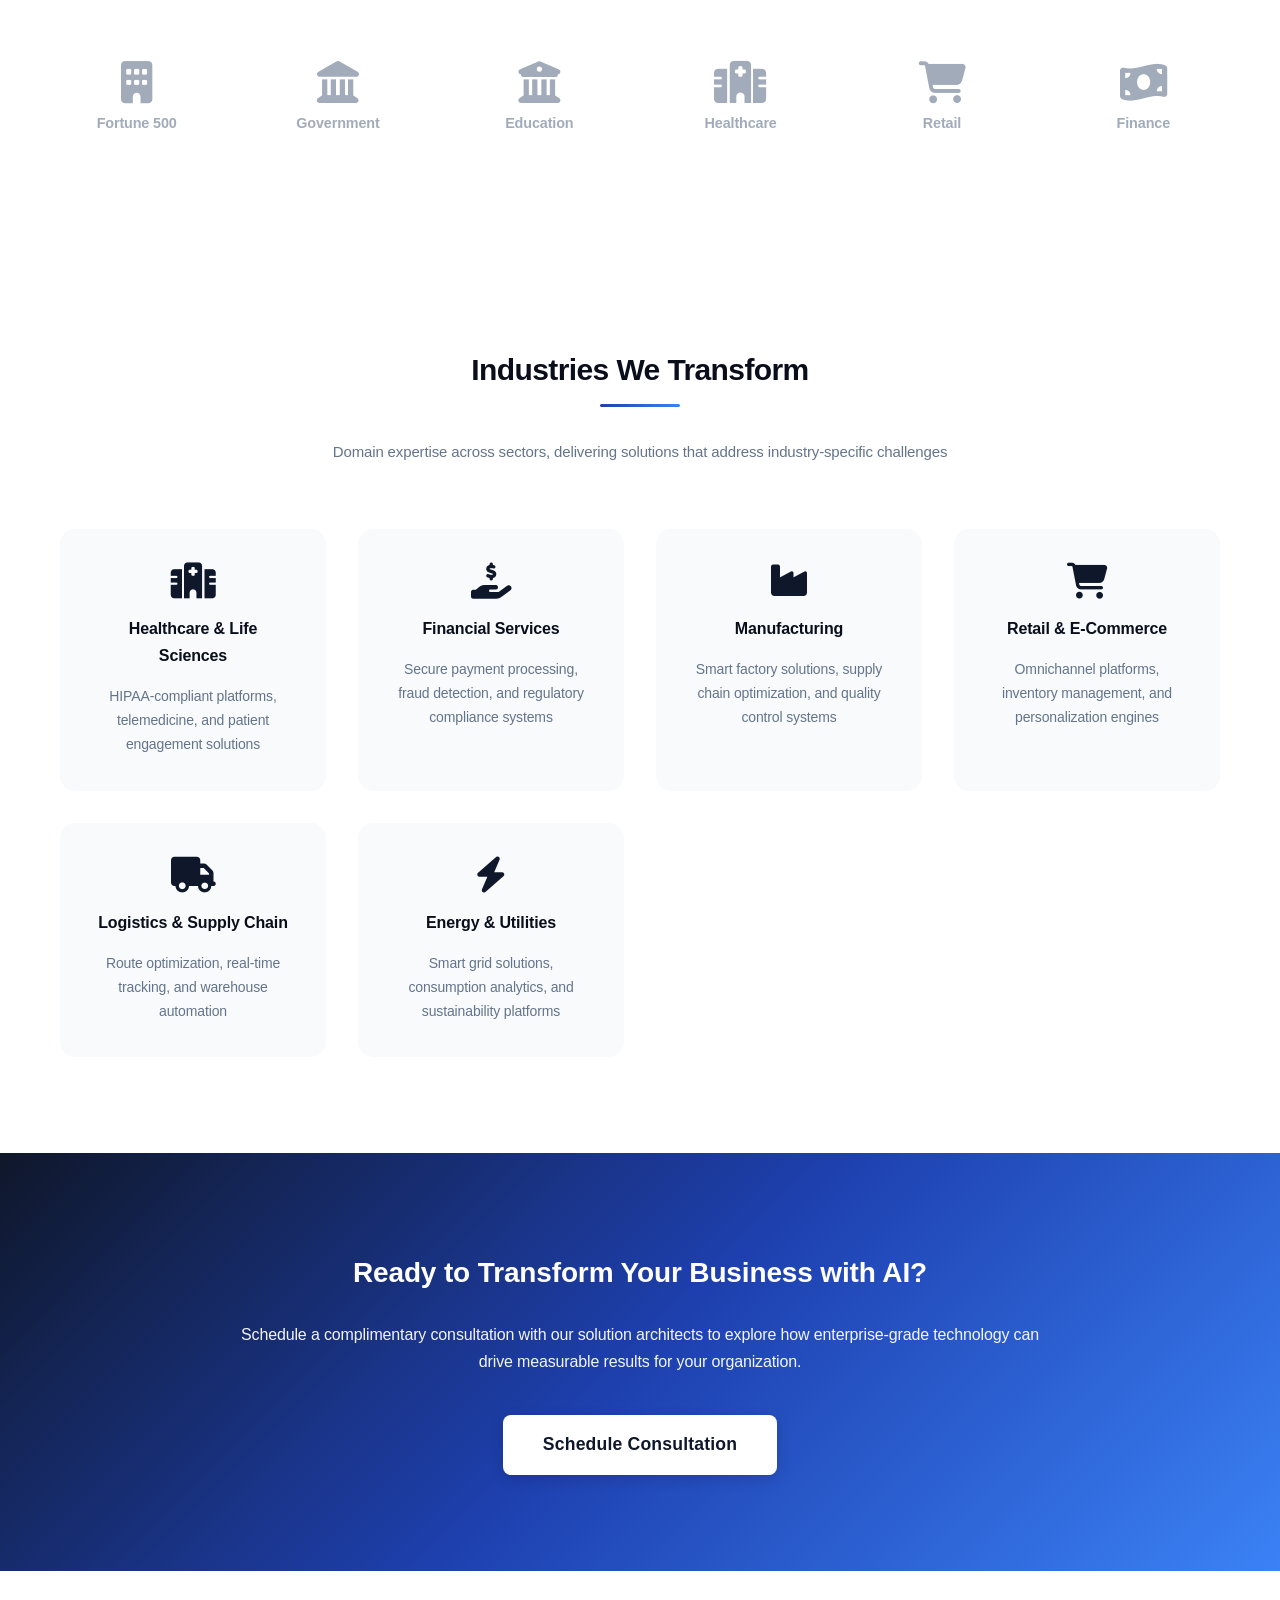
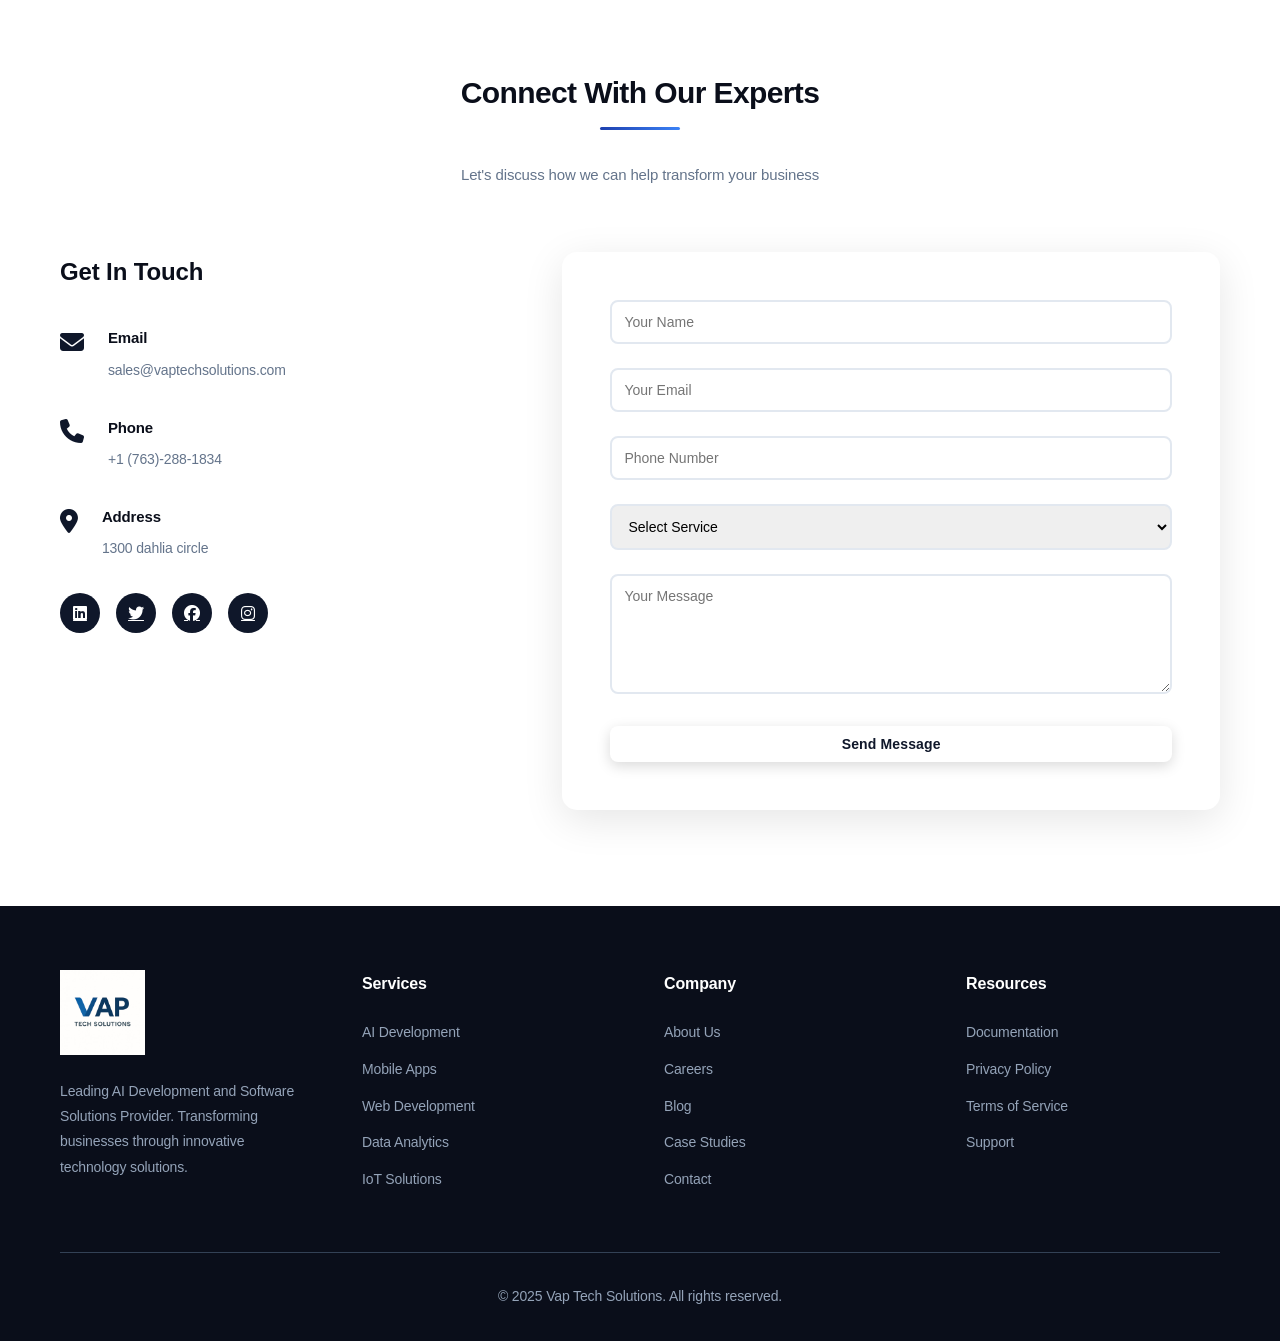
==== commit 12302247: "Add Grade 4 math word problems interactive quiz page Co-authored-by: Jitendraverma1989 <26879129+Jit" ====
--- a/index.html
+++ b/index.html
@@ -21,6 +21,7 @@
                 <li><a href="#services" class="nav-link">Services</a></li>
                 <li><a href="#portfolio" class="nav-link">Portfolio</a></li>
                 <li><a href="#why-us" class="nav-link">Why Us</a></li>
+                <li><a href="math-problems.html" class="nav-link">Math Problems</a></li>
                 <li><a href="#contact" class="nav-link">Contact Us</a></li>
             </ul>
             <div class="hamburger" id="hamburger">
